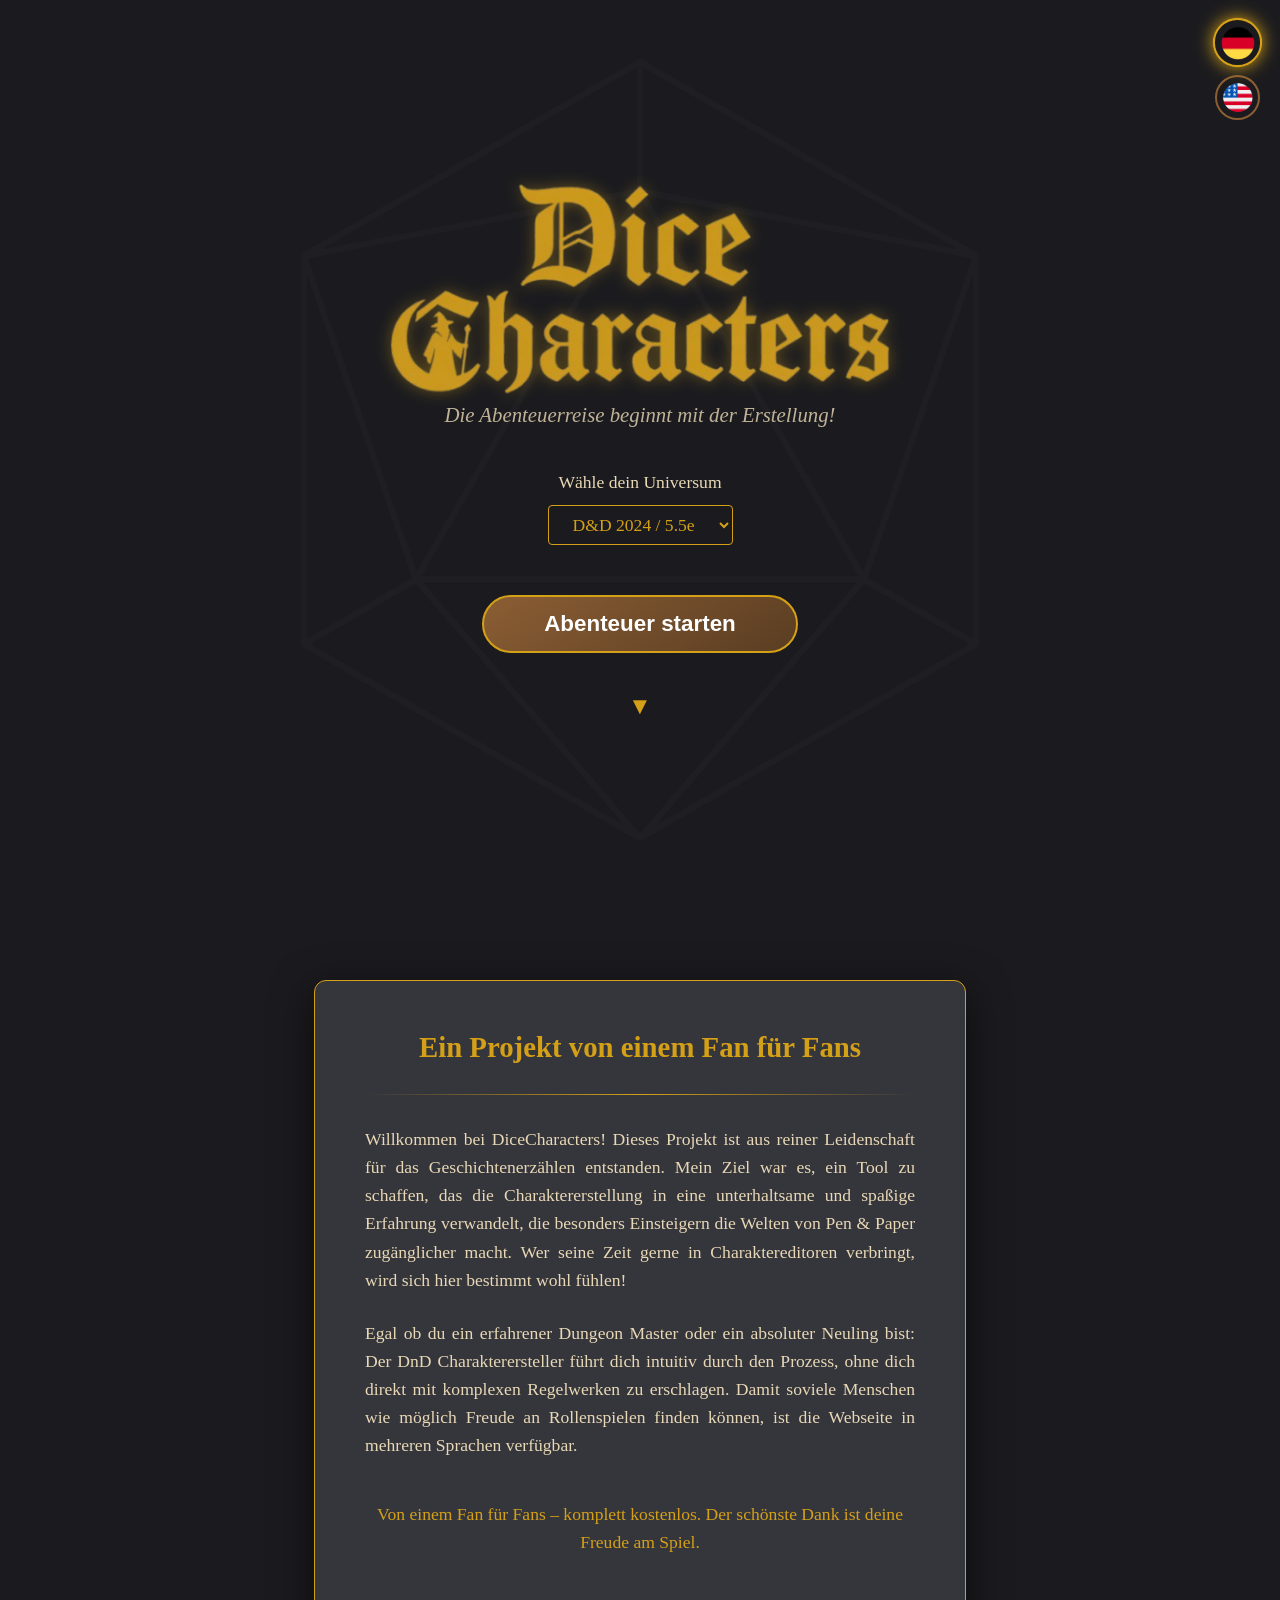
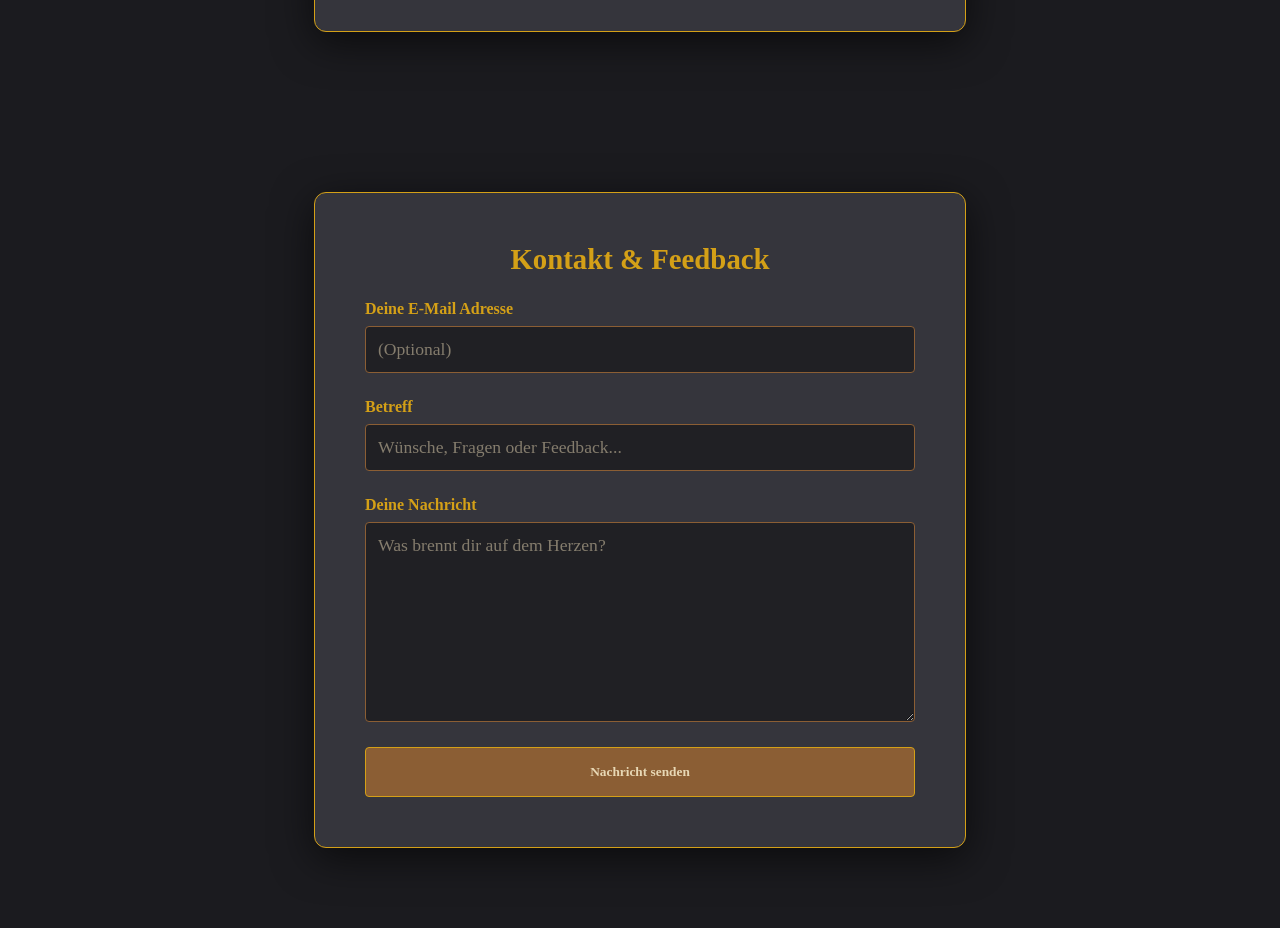
==== index.html @ 12846fd8 "Add files via upload" ====
<!DOCTYPE html>
<html lang="de">
<head>
    <meta charset="UTF-8">
    <meta name="viewport" content="width=device-width, initial-scale=1.0">
    <title id="pageTitle">DiceCharacters</title>
    <meta name="description" id="metaDesc" content="">
    <link rel="stylesheet" href="css/landing.css">

    <script defer data-domain="dicecharacters.com" src="https://plausible.io/js/script.js"></script>
</head>
<body>

    <div id="floatingLang">
        <button onclick="setLanguage('de')" id="langDe" title="Deutsch"><img src="images/germany.png" alt="DE"></button>
        <button onclick="setLanguage('en')" id="langEn" title="English"><img src="images/usa.png" alt="EN"></button>
    </div>

   <section class="hero">
       <div class="hero-content">
           <h1 class="hero-logo-container">
               <img src="images/dclogo_gold.png" alt="DiceCharacters" class="hero-logo">
           </h1>
           <p id="heroSubtitle" class="motto-text"></p>
            
            <div class="universe-group">
                <label for="universe" id="universeLabel"></label>
                <select id="universe" class="dropdown-fancy">
                    <option value="dnd2024" id="dndVersion"></option>
                </select>
            </div>
            
            <div class="cta-area">
                <button onclick="window.location.href='charaktererstellung.html'" class="btn-start" id="startAction"></button>
                <div class="scroll-indicator"><span>&#x25BC;</span></div>
            </div>
        </div>
    </section>

    <section class="info-section">
        <div class="info-card">
            <h2 id="aboutHeader"></h2>
            <div class="divider"></div>
            <p id="aboutText1"></p>
            <p id="aboutText2"></p>
            <p class="highlight-text" id="aboutFooter"></p>
        </div>
    </section>

    <section class="contact-section">
        <div class="contact-card">
            <h2 id="contactHeader"></h2>
        
            <div id="contactSuccessMessage" style="display: none; text-align: center; color: var(--gold); padding: 20px;">
                <p id="successText"></p>
            </div>

            <form id="contactForm" action="https://formspree.io/f/xreykybv" method="POST">
                <div class="input-group">
                    <label id="contactEmailLabel"></label>
                    <input type="email" name="email" id="emailInput">
                </div>

                <div class="input-group">
                    <label id="contactSubject"></label>
                    <input type="text" name="subject" id="subjectInput" required>
                </div>
            
                <div class="input-group">
                     <label id="contactMessage"></label>
                     <textarea name="message" id="messageInput" required></textarea>
                </div>
            
                <button type="submit" class="btn-send" id="contactSend"></button>
            </form>
        </div>
    </section>

    <script src="translations/translationsCore.js"></script>
    <script src="translations/translationsIndex.js"></script>
    <script>
    let currentLang = 'de';

    function setLanguage(lang) {
        currentLang = lang;
        const elements = translations[lang];
        
        // Titel und SEO
        document.title = elements.indexPageTitle;
        const meta = document.getElementById('metaDesc');
        if (meta) meta.content = elements.indexMetaDesc;

        // Auswahl für den Charakterersteller speichern
        localStorage.setItem("currentLanguage", lang);

        Object.keys(elements).forEach(key => {
            const el = document.getElementById(key);
            if (el) {
                if (el.tagName === "INPUT" || el.tagName === "TEXTAREA") {
                    // Automatischer Placeholder-Check
                    const placeholderKey = "contactPlaceholder" + key.replace("Input", "").replace("contact", "");
                    if (elements[placeholderKey]) el.placeholder = elements[placeholderKey];
                } else {
                    el.innerHTML = elements[key];
                }
            }
        });

	const emailField = document.getElementById('emailInput');
	if (emailField) emailField.placeholder = elements.optionalLabel || "Optional";

	document.getElementById('subjectInput').placeholder = elements.contactPlaceholderSubject;
	document.getElementById('messageInput').placeholder = elements.contactPlaceholderMessage;

	// Erfolgstext für später vorbereiten (wird angezeigt, wenn gesendet wurde)
	const successMsg = document.getElementById('successText');
	if (successMsg) successMsg.innerHTML = elements.contactSuccessNote || "";

        // Button-Highlighting
        document.getElementById('langDe').classList.toggle('active-lang', lang === 'de');
        document.getElementById('langEn').classList.toggle('active-lang', lang === 'en');
    }

    // BEIM LADEN: Erst schauen, ob schon was im Speicher ist, sonst 'de'
    document.addEventListener('DOMContentLoaded', () => {
        const savedLang = localStorage.getItem("currentLanguage") || 'de';
        setLanguage(savedLang);
    });


    // Den Formular-Versand abfangen (mit AJAX für Formspree)
    document.getElementById("contactForm").addEventListener("submit", function(ev) {
        ev.preventDefault(); // Verhindert das Neuladen der Seite
        
        const form = ev.target;
        const data = new FormData(form);
        const status = document.getElementById("contactSuccessMessage");
        const formElement = document.getElementById("contactForm");
        const submitBtn = document.getElementById("contactSend");

        // Sprache laden für Fehlermeldungen
        const lang = localStorage.getItem("currentLanguage") || 'de';
        const msg = translations[lang];

        // Button deaktivieren (Sperre gegen Mehrfachklicks)
        const originalBtnText = submitBtn.innerText;
        submitBtn.disabled = true;
        submitBtn.innerText = "..."; 

        fetch(form.action, {
            method: form.method,
            body: data,
            headers: {
                'Accept': 'application/json'
            }
        }).then(response => {
            if (response.ok) {
                // Erfolg: Formular weg, Nachricht da
                status.style.display = "block"; 
                formElement.style.display = "none";
                form.reset();
            } else {
                // Fehler von Formspree (z.B. falsche ID)
                alert(msg.contactErrorSending || "Error");
                submitBtn.disabled = false;
                submitBtn.innerText = originalBtnText;
            }
        }).catch(error => {
            // Netzwerkfehler (kein Internet etc.)
            alert(msg.contactErrorConnection || "Connection Error");
            submitBtn.disabled = false;
            submitBtn.innerText = originalBtnText;
        });
    });

    </script>
</body>
</html>
---- css/landing.css ----
/* landing.css */

:root {
    --bg-dark: #1b1b1f;
    --gold: #d4a017;
    --copper: #8b5e34;
    --text-light: #e8d8b5;
    --glass: rgba(58, 58, 65, 0.85);
}

body {
    background-color: var(--bg-dark);
    color: var(--text-light);
    font-family: 'Garamond', serif;
    margin: 0;
    scroll-behavior: smooth;
    overflow-x: hidden;
}

/* Floating Languages */
#floatingLang {
    position: fixed;
    top: 20px;
    right: 20px;
    display: flex;
    flex-direction: column;
    gap: 10px;
    z-index: 1000;
}
#floatingLang button {
    background: none;
    border: 2px solid var(--copper);
    border-radius: 50%;
    padding: 5px;
    cursor: pointer;
    transition: all 0.3s ease;
    width: 45px;
    height: 45px;
    display: flex;
    align-items: center;
    justify-content: center;
}
#floatingLang img { width: 30px; border-radius: 50%; }
.active-lang { border-color: var(--gold) !important; box-shadow: 0 0 15px var(--gold); transform: scale(1.1); }

/* Hero Section */
.hero {
    height: 100vh;
    display: flex;
    align-items: center;
    justify-content: center;
    text-align: center;
    position: relative;
    overflow: hidden;
}

/* --- DER D20 HINTERGRUND (EINGELOGGT) --- */
.hero::before {
    content: "";
    position: absolute;
    top: 50%;
    left: 50%;
    transform: translate(-50%, -50%);
    width: 92vmin; 
    height: 92vmin;
    
    /* Geometrie ist fix. 
       ÄNDERUNG 1: Deckkraft massiv gesenkt (von 0.04 auf 0.015)
       für maximale Verschmelzung mit dem Hintergrund.
    */
    background-image: url("data:image/svg+xml,%3Csvg xmlns='http://www.w3.org/2000/svg' viewBox='0 0 512 512'%3E%3Cpath fill='none' stroke='rgba(255, 255, 255, 0.015)' stroke-width='4' d='M256 16 L463.8 136 L463.8 376 L256 496 L48.2 376 L48.2 136 Z M256 96 L394.5 336 L117.5 336 Z M256 96 L256 16 M256 96 L463.8 136 M256 96 L48.2 136 M394.5 336 L463.8 136 M394.5 336 L463.8 376 M394.5 336 L256 496 M117.5 336 L256 496 M117.5 336 L48.2 376 M117.5 336 L48.2 136'/%3E%3C/svg%3E");
    background-repeat: no-repeat;
    background-position: center;
    z-index: 0;
    pointer-events: none;
    
    /* Weicher Übergang für den Hover-Effekt */
    transition: background-image 0.4s ease-in-out;
}

/* --- HOVER-INTERAKTION: DUNKLES, MATTES KUPFER --- */
.hero:has(.btn-start:hover)::before {
    /* Farbe: #5a3e2b (Rustikales Bronze-Kupfer)
       Dieses Kupfer ist dunkler und weniger gesättigt, was den "matten" Look erzeugt.
    */
    background-image: url("data:image/svg+xml,%3Csvg xmlns='http://www.w3.org/2000/svg' viewBox='0 0 512 512'%3E%3Cpath fill='none' stroke='%235a3e2b' stroke-width='4' d='M256 16 L463.8 136 L463.8 376 L256 496 L48.2 376 L48.2 136 Z M256 96 L394.5 336 L117.5 336 Z M256 96 L256 16 M256 96 L463.8 136 M256 96 L48.2 136 M394.5 336 L463.8 136 M394.5 336 L463.8 376 M394.5 336 L256 496 M117.5 336 L256 496 M117.5 336 L48.2 376 M117.5 336 L48.2 136'/%3E%3C/svg%3E");
    opacity: 0.6; /* Durch Senken der Opazität des gesamten Elements wirkt die Farbe noch dezenter */
}

.hero-content {
    position: relative;
    z-index: 1;
    display: flex;
    flex-direction: column;
    align-items: center;
}

.hero-content {
    position: relative;
    z-index: 1; /* Text liegt über dem Würfel */
    display: flex;
    flex-direction: column;
    align-items: center;
}

.hero-content h1 {
    font-size: clamp(2.5rem, 8vw, 4.5rem);
    line-height: 1;
    margin: 0;
    text-transform: none;
    letter-spacing: 2px;
    filter: drop-shadow(0 0 8px rgba(212, 160, 23, 0.4));
}
.gold-text { color: var(--gold); }
.motto-text {
    font-size: 1.3rem;
    font-style: italic;
    margin: 2px 0px 40px 0px;
    opacity: 0.8;
    text-align: center; /* Erzwungene Zentrierung */
    width: 100%;
}

/* Universe Selector */
.universe-group {
    display: flex;
    flex-direction: column;
    align-items: center;
    gap: 12px;
    margin-bottom: 50px;
}
#universeLabel {
    font-size: 1.1rem; /* Entspricht Standard-Textgröße */
    color: var(--text-light);
}
.dropdown-fancy {
    background: var(--bg-dark);
    color: var(--gold);
    border: 1px solid var(--gold);
    padding: 8px 20px;
    border-radius: 4px;
    font-family: inherit;
    font-size: 1.1rem;
}

/* CTA Area & Arrow */
.cta-area {
    display: flex;
    flex-direction: column;
    align-items: center;
    gap: 40px;
}
.btn-start {
    background: linear-gradient(145deg, var(--copper), #5a3d22);
    color: white;
    padding: 14px 60px;
    font-size: 1.4rem;
    font-weight: bold;
    border: 2px solid var(--gold);
    border-radius: 50px;
    cursor: pointer;
    transition: all 0.3s ease;
}
.btn-start:hover { transform: scale(1.05); box-shadow: 0 0 25px var(--gold); }

.scroll-indicator {
    font-size: 1.5rem;
    color: var(--gold);
    animation: bounce 2s infinite;
}
@keyframes bounce {
    0%, 20%, 50%, 80%, 100% {transform: translateY(0);}
    40% {transform: translateY(-10px);}
    60% {transform: translateY(-5px);}
}

/* Cards & Titles */
.info-section, .contact-section { padding: 80px 20px; display: flex; justify-content: center; }
.info-card, .contact-card {
    background: var(--glass);
    border: 1px solid var(--gold);
    border-radius: 12px;
    padding: 50px;
    max-width: 550px;
    width: 100%;
    box-shadow: 0 10px 40px rgba(0,0,0,0.6);
}

/* NEU: Titel zentriert */
h2 { 
    color: var(--gold); 
    margin-top: 0; 
    font-size: 1.8rem; 
    text-align: center; 
}

p { line-height: 1.6; font-size: 1.1rem; margin-bottom: 25px; text-align: justify; }

.divider {
    height: 1px;
    background: linear-gradient(to right, transparent, var(--gold), transparent);
    margin: 30px 0;
}

/* NEU: Fußzeile schlicht (nicht fett, nicht kursiv) */
.highlight-text {
    color: var(--gold);
    font-weight: normal;
    font-style: normal;
    text-align: center;
    margin-top: 40px;
}

/* Contact Form - Zusammengefasst für absolute Einheitlichkeit */
.input-group { margin-bottom: 25px; text-align: left; }
.input-group label { display: block; margin-bottom: 8px; color: var(--gold); font-weight: bold; }

/* Alle Eingabefelder (jetzt inklusive Email) */
input[type="text"], 
input[type="email"], 
textarea {
    width: 100%;
    background: rgba(0,0,0,0.4);
    border: 1px solid var(--copper);
    color: var(--text-light);
    padding: 12px;
    border-radius: 4px;
    font-family: inherit; /* Vererbt 'Garamond' vom body */
    font-size: 1.1rem;    /* Feste Größe für den Text */
    box-sizing: border-box;
    display: block;
}

/* Fokus-Effekt für alle Felder */
input[type="text"]:focus,
input[type="email"]:focus,
textarea:focus {
    border-color: var(--gold);
    outline: none;
    background: rgba(0,0,0,0.5);
}

/* PLATZHALTER STYLING - Hier wird die Schriftart & Größe erzwungen */
::placeholder {
    font-family: 'Garamond', serif !important;
    font-size: 1.1rem;
    opacity: 0.5;
    color: var(--text-light);
}

/* Für Safari/Chrome */
::-webkit-input-placeholder {
    font-family: 'Garamond', serif !important;
    font-size: 1.1rem;
    color: var(--text-light);
}

/* Speziell für das Email-Feld, falls es unter dem Label steht */
input[type="email"] {
    margin-bottom: 5px;
}

textarea { height: 200px; resize: vertical; }

.btn-send {
    width: 100%;
    background-color: var(--copper);
    color: var(--text-light);
    padding: 16px;
    border: 1px solid var(--gold);
    border-radius: 4px;
    font-weight: bold;
    font-family: inherit;
    cursor: pointer;
    transition: background 0.3s;
}
.btn-send:hover { background-color: var(--gold); color: black; }

/* Styling für die Erfolgsnachricht */
#contactSuccessMessage {
    background: rgba(212, 160, 23, 0.1);
    border: 1px solid var(--gold);
    border-radius: 8px;
    margin-bottom: 20px;
}

#successText {
    color: var(--gold);
    font-weight: bold;
    text-align: center;
    margin: 0;
    padding: 15px;
}

/* Responsive */
@media (max-width: 768px) {
    #floatingLang { top: auto; bottom: 20px; flex-direction: row; right: auto; left: 50%; transform: translateX(-50%); }
    .hero-content h1 { font-size: 2.8rem; }
}

/* =======================================================================
   MOBILE ANPASSUNGEN (index.html)
   ======================================================================= */

@media (max-width: 768px) {
    /* 1. Zweites Info-Textfeld ausblenden (für besseren Lesefluss) */
    #aboutText2 {
        display: none !important;
    }

    /* 2. Platzhalter-Styling für Kontaktformular (Betreff & Nachricht) */
    /* Verhindert zu große/kleine Schrift im Vergleich zum Tipp-Text */
    
    #subjectInput::placeholder, 
    #messageInput::placeholder {
        font-size: 1.1rem !important;
        opacity: 0.5 !important;
        line-height: normal !important;
        font-family: 'Garamond', serif !important;
    }

    /* Vendor-Prefixes für mobile Safari & Chrome (iOS/Android) */
    #subjectInput::-webkit-input-placeholder,
    #messageInput::-webkit-input-placeholder {
        font-size: 1.1rem !important;
        opacity: 0.5 !important;
    }

    #subjectInput::-moz-placeholder,
    #messageInput::-moz-placeholder {
        font-size: 1.1rem !important;
        opacity: 0.5 !important;
    }

    /* 3. Padding der Cards auf Mobile etwas reduzieren */
    .info-card, .contact-card {
        padding: 30px 20px !important;
    }

    /* 4. Hero Subtitle Abstände optimieren */
    .motto-text {
        font-size: 1.1rem;
        margin-bottom: 25px;
    }
}


/* Logo Container Styling */
.hero-logo-container {
    margin: 0;
    padding: 0;
    filter: drop-shadow(0 0 15px rgba(212, 160, 23, 0.3)); /* Sanfter Gold-Glow um das Logo */
}

/* Das Logo selbst */
.hero-logo {
    width: 500px;         /* Standardbreite am PC */
    max-width: 80vw;      /* Verhindert Überlaufen am Rand */
    height: auto;         /* Proportionalität behalten */
    display: block;
    transition: transform 0.3s ease;
}

/* Kleiner Effekt: Logo hebt sich beim Hover des Start-Buttons leicht ab */
.hero:has(.btn-start:hover) .hero-logo {
    transform: scale(1.02);
    filter: drop-shadow(0 0 20px rgba(212, 160, 23, 0.5));
}

/* MOBILE ANPASSUNG */
@media (max-width: 768px) {
    .hero-logo {
        width: 280px;     /* Schmaler auf dem Handy */
    }
}
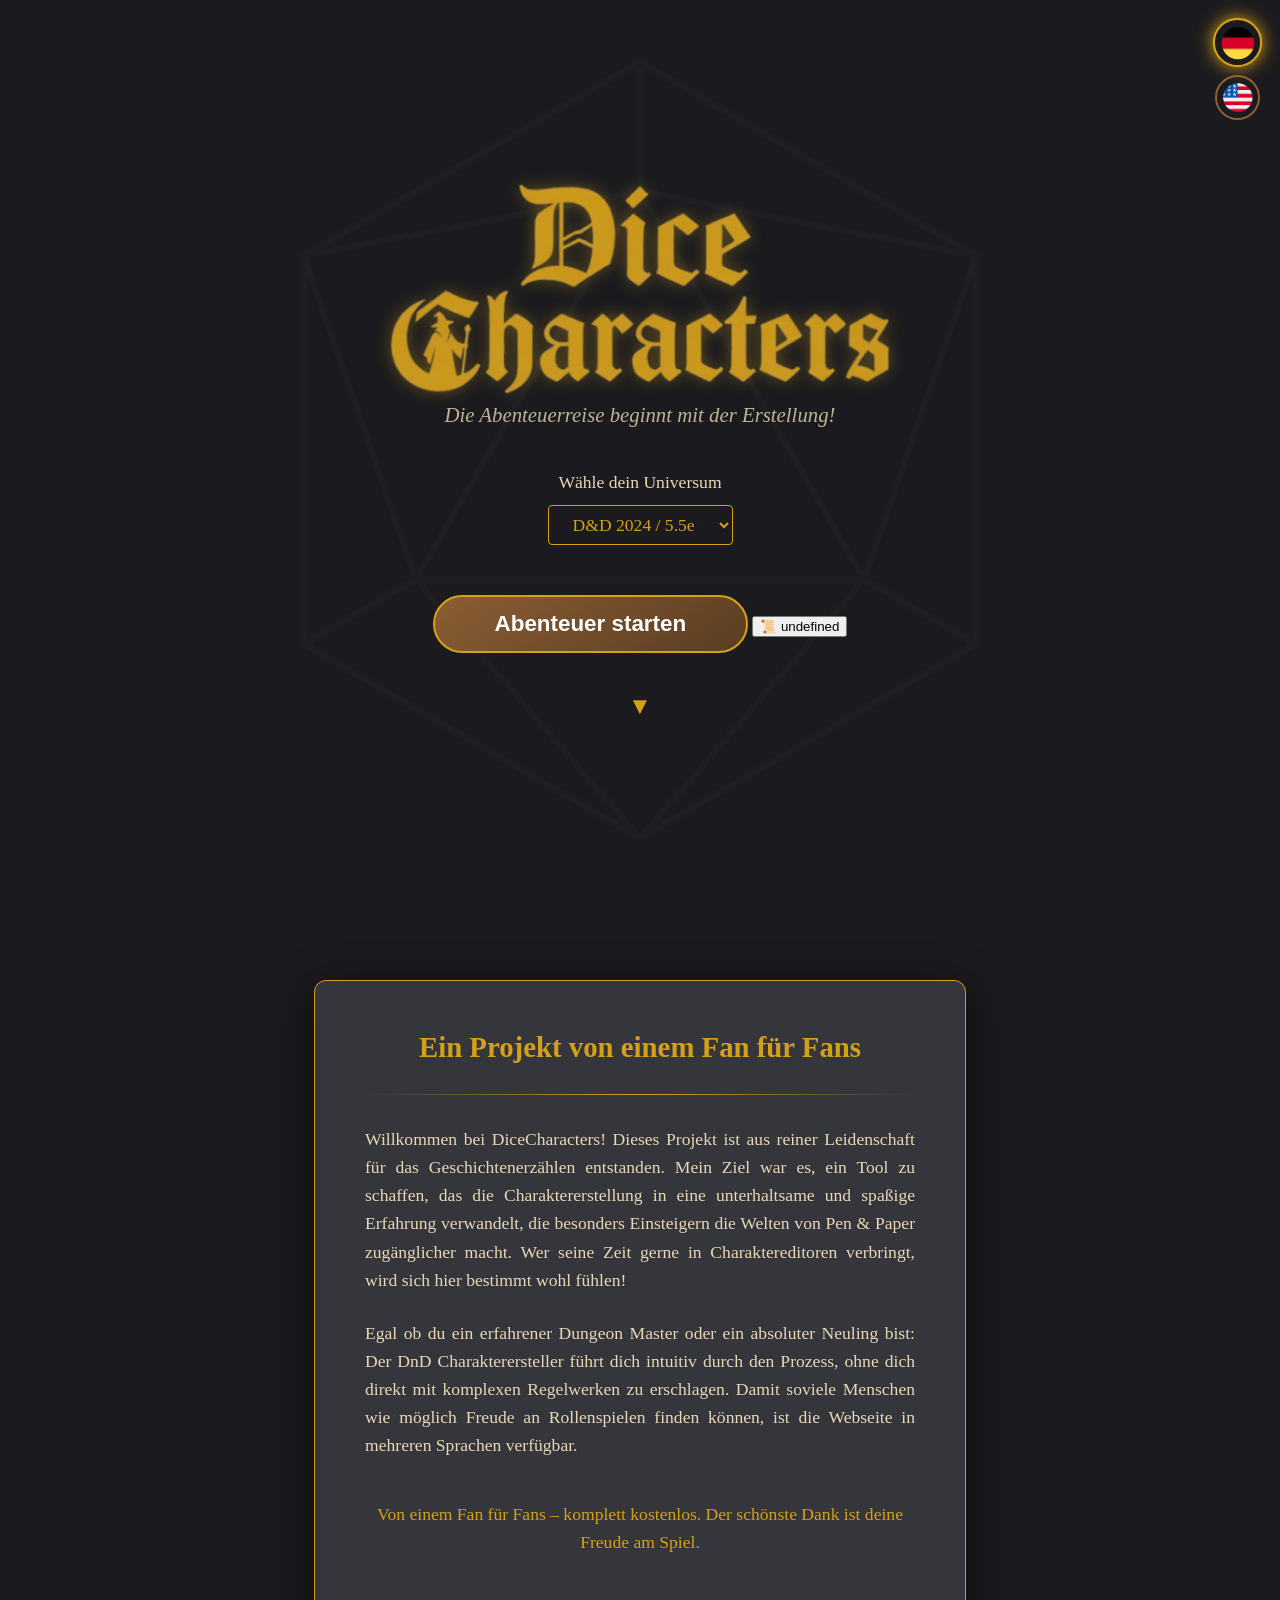
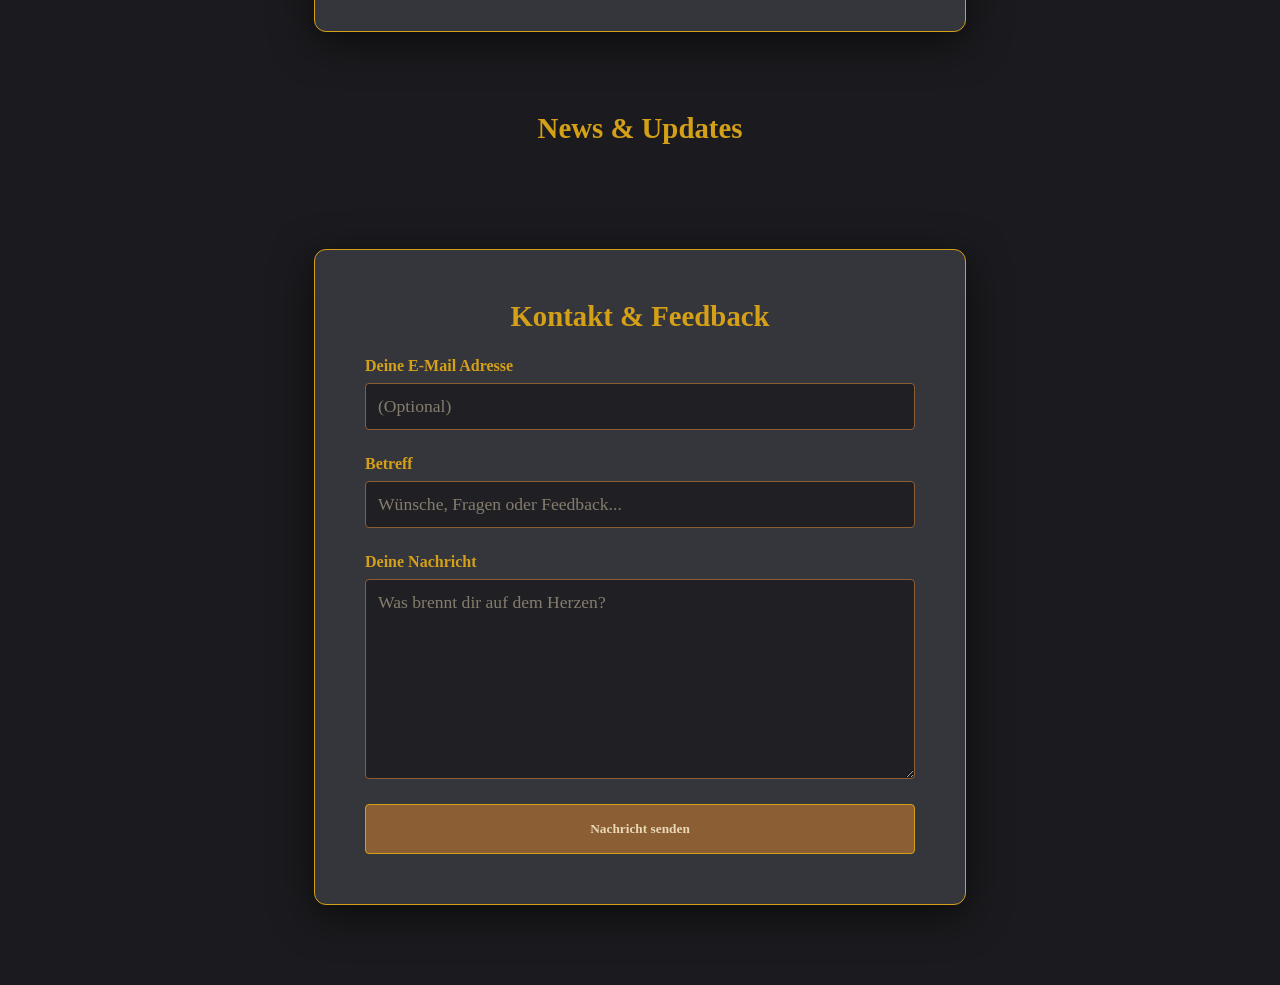
==== commit 5cc87fbd: "Add files via upload" ====
--- a/index.html
+++ b/index.html
@@ -7,21 +7,26 @@
     <meta name="description" id="metaDesc" content="">
     <link rel="stylesheet" href="css/landing.css">
 
-    <script defer data-domain="dicecharacters.com" src="https://plausible.io/js/script.js"></script>
+    <script defer src="https://cloud.umami.is/script.js" data-website-id="69f61406-c360-48a7-9559-13da14ddd7cb"></script>
+
 </head>
 <body>
 
     <div id="floatingLang">
-        <button onclick="setLanguage('de')" id="langDe" title="Deutsch"><img src="images/germany.png" alt="DE"></button>
-        <button onclick="setLanguage('en')" id="langEn" title="English"><img src="images/usa.png" alt="EN"></button>
+        <button onclick="setLanguage('de')" id="langDe" title="Deutsch">
+            <img src="images/germany.png" alt="DE">
+        </button>
+        <button onclick="setLanguage('en')" id="langEn" title="English">
+            <img src="images/usa.png" alt="EN">
+        </button>
     </div>
 
-   <section class="hero">
-       <div class="hero-content">
-           <h1 class="hero-logo-container">
-               <img src="images/dclogo_gold.png" alt="DiceCharacters" class="hero-logo">
-           </h1>
-           <p id="heroSubtitle" class="motto-text"></p>
+    <section class="hero">
+        <div class="hero-content">
+            <h1 class="hero-logo-container">
+                <img src="images/dclogo_gold.png" alt="DiceCharacters" class="hero-logo">
+            </h1>
+            <p id="heroSubtitle" class="motto-text"></p>
             
             <div class="universe-group">
                 <label for="universe" id="universeLabel"></label>
@@ -31,7 +36,14 @@
             </div>
             
             <div class="cta-area">
-                <button onclick="window.location.href='charaktererstellung.html'" class="btn-start" id="startAction"></button>
+                <div class="cta-buttons">
+                    <button onclick="window.location.href='charaktererstellung.html'" class="btn-start" id="startAction"></button>
+                    
+                    <button onclick="clearAndGoToSheet()" class="btn-direct-sheet" id="directToSheetBtn">
+                        <span class="direct-icon-symbol">📜</span>
+                        <span class="tooltip-text" id="directToSheetTextLabel"></span>
+                    </button>
+                </div>
                 <div class="scroll-indicator"><span>&#x25BC;</span></div>
             </div>
         </div>
@@ -47,6 +59,13 @@
         </div>
     </section>
 
+    <section class="news-section">
+        <div class="news-card">
+            <h2 id="newsTitle">News & Updates</h2>
+            <div id="newsContainer" class="news-container"></div>
+        </div>
+    </section>
+
     <section class="contact-section">
         <div class="contact-card">
             <h2 id="contactHeader"></h2>
@@ -76,9 +95,11 @@
         </div>
     </section>
 
+    <script src="data/newsData.js"></script>
     <script src="translations/translationsCore.js"></script>
     <script src="translations/translationsIndex.js"></script>
     <script>
+
     let currentLang = 'de';
 
     function setLanguage(lang) {
@@ -119,6 +140,12 @@
         // Button-Highlighting
         document.getElementById('langDe').classList.toggle('active-lang', lang === 'de');
         document.getElementById('langEn').classList.toggle('active-lang', lang === 'en');
+
+        // Übersetzung Hover-Schrift (Direkt zum Bogen - Button)
+	const directLabel = document.getElementById('directToSheetTextLabel');
+	if (directLabel) directLabel.innerText = elements.directToSheetText;
+
+        renderNews();
     }
 
     // BEIM LADEN: Erst schauen, ob schon was im Speicher ist, sonst 'de'
@@ -173,6 +200,43 @@
         });
     });
 
+    function renderNews() {
+        const container = document.getElementById('newsContainer');
+        if (!container) return;
+
+        container.innerHTML = ""; // Container leeren
+
+        newsUpdates.forEach(update => {
+            const entry = document.createElement('div');
+            entry.className = 'news-entry';
+        
+            entry.innerHTML = `
+                <div class="news-header">
+                    <span class="news-date">${update.date}</span>
+                    <span class="news-version">${update.version}</span>
+                </div>
+                <div class="news-content">
+                    <p>${update.content}</p>
+                </div>
+            `;
+            container.appendChild(entry);
+        });
+    }
+
+    function clearAndGoToSheet() {
+    // Sprache merken
+    const lang = localStorage.getItem("currentLanguage") || 'de';
+    
+    // Alles löschen
+    localStorage.clear();
+    
+    // Sprache wiederherstellen
+    localStorage.setItem("currentLanguage", lang);
+    
+    // Weiterleitung zum Bogen (Dateiname anpassen, falls deiner anders heißt)
+    window.location.href = 'charakterbogen.html';
+    }
+
     </script>
 </body>
 </html>
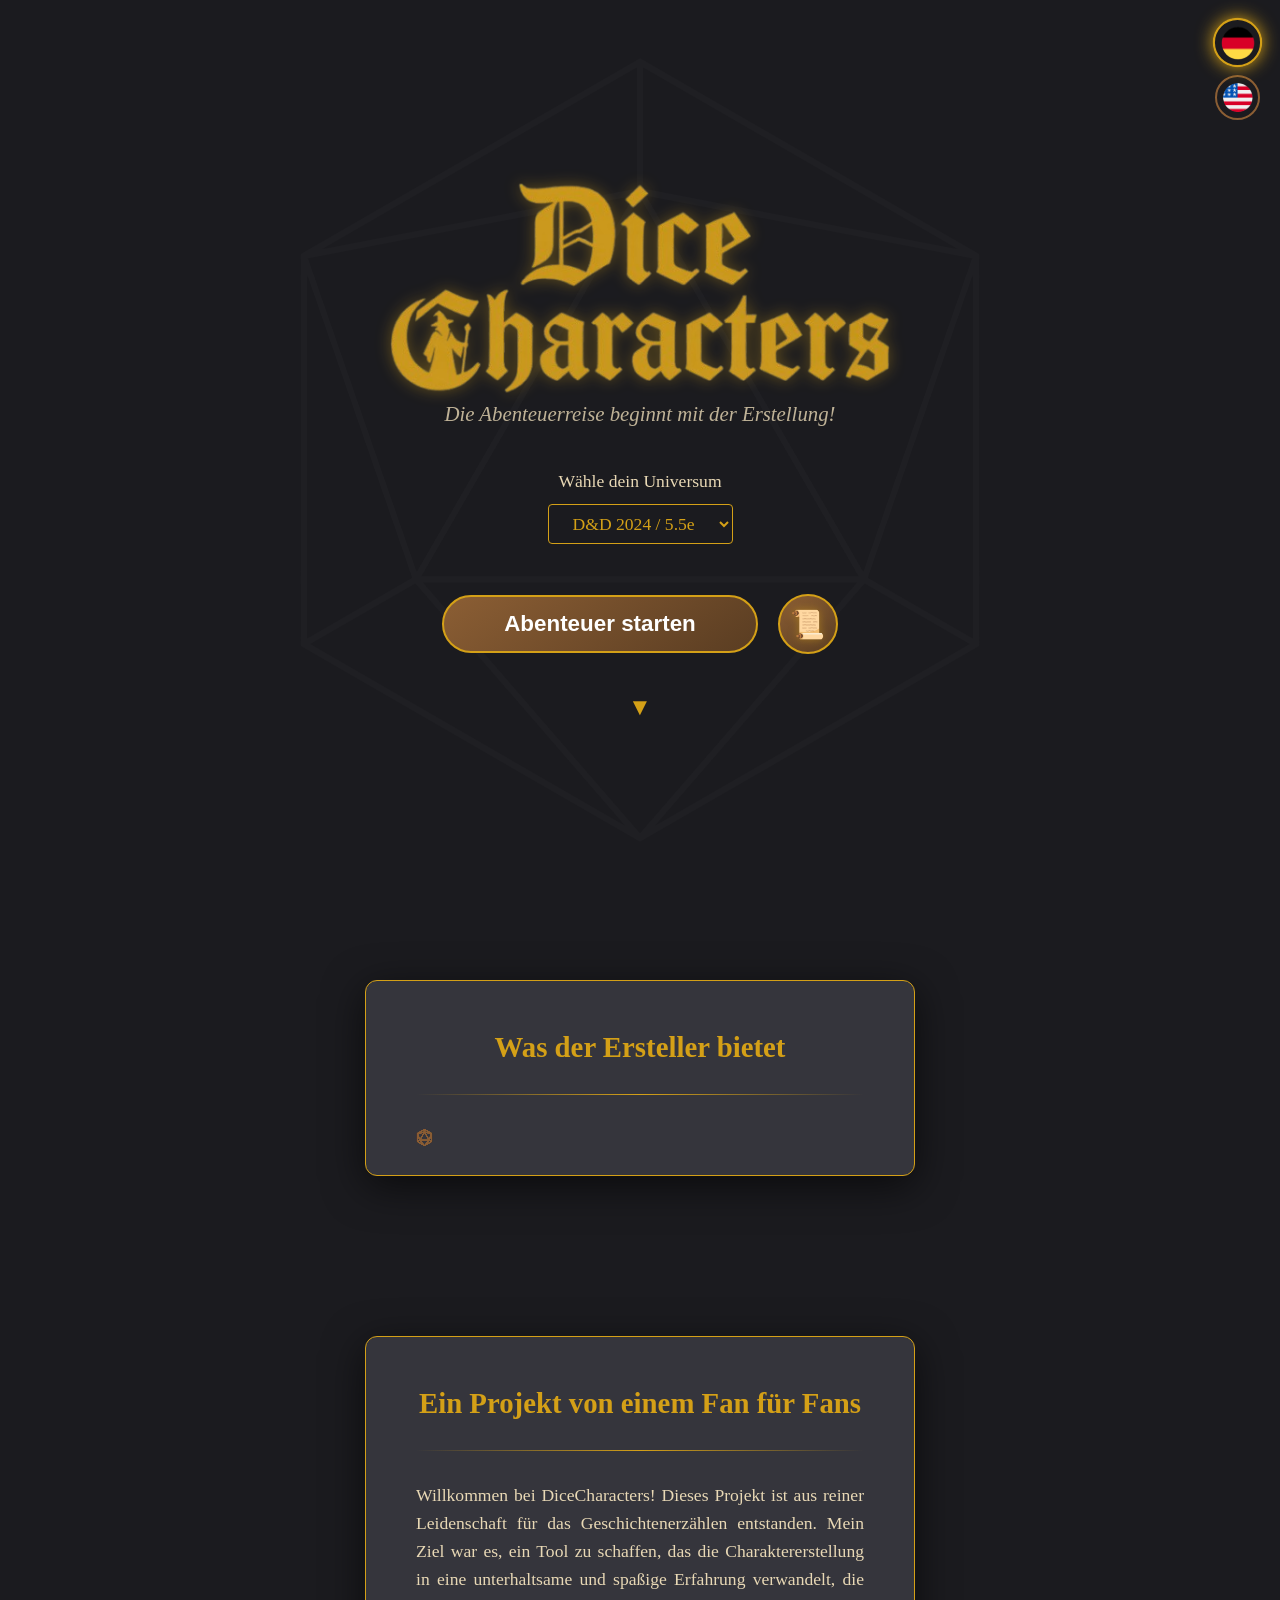
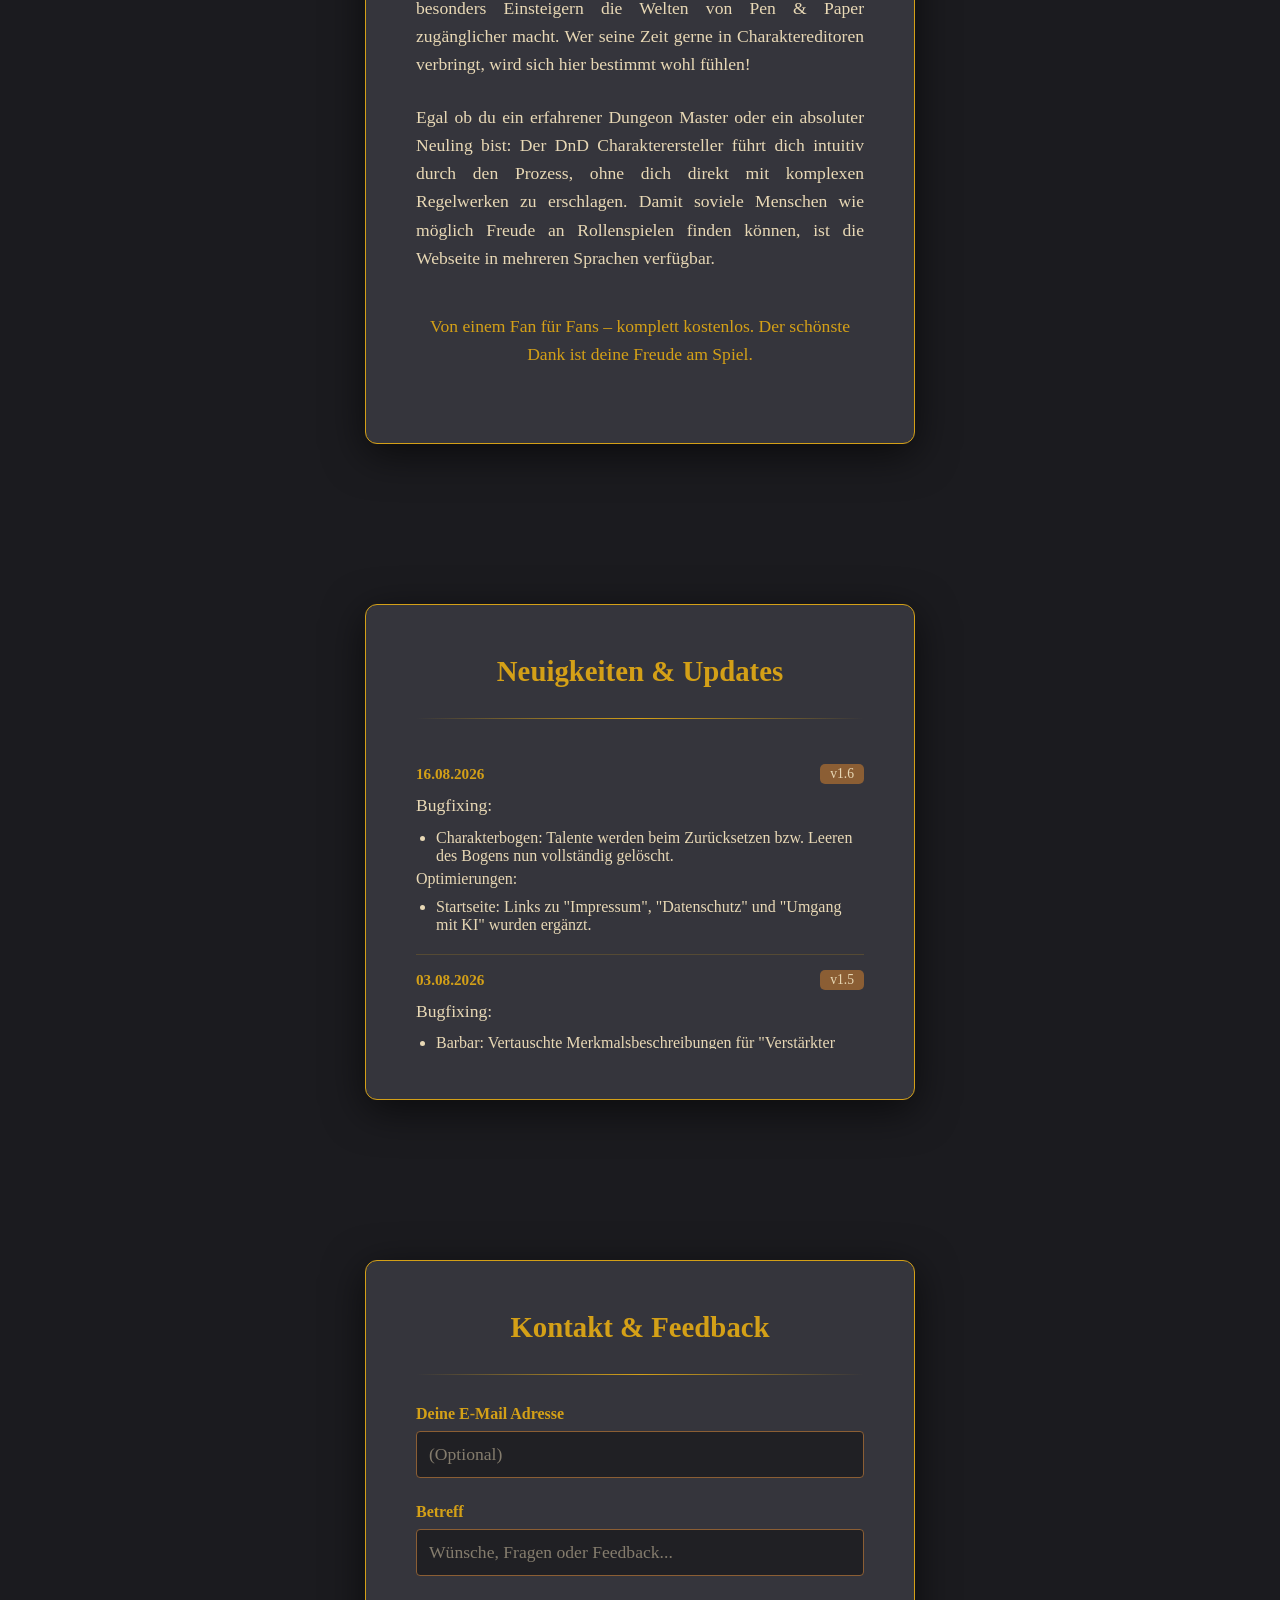
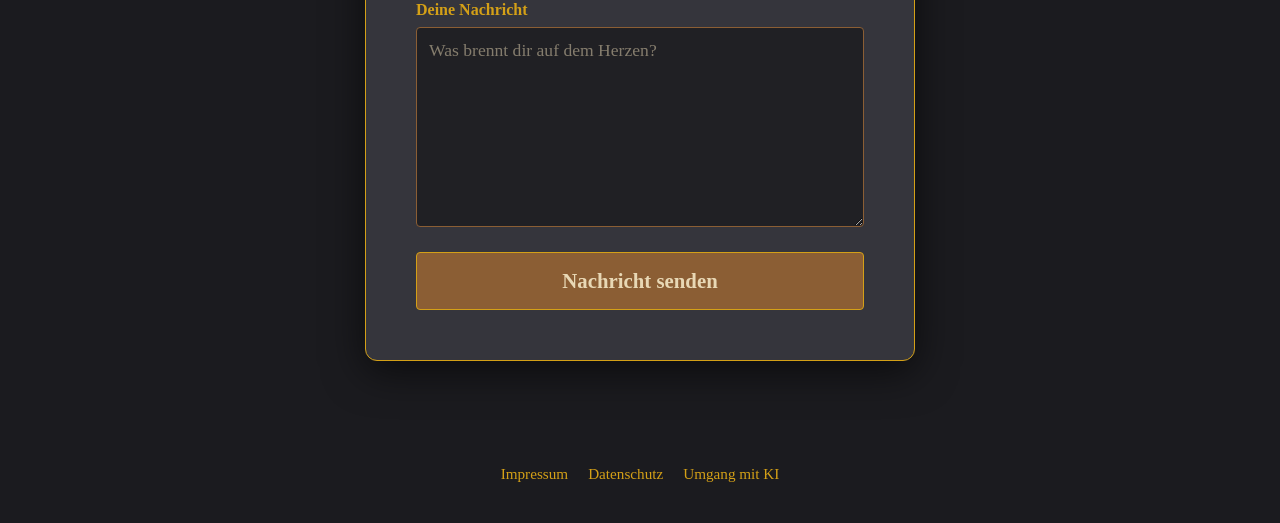
==== commit 8da723e8: "Add files via upload" ====
--- a/index.html
+++ b/index.html
@@ -3,9 +3,35 @@
 <head>
     <meta charset="UTF-8">
     <meta name="viewport" content="width=device-width, initial-scale=1.0">
-    <title id="pageTitle">DiceCharacters</title>
-    <meta name="description" id="metaDesc" content="">
+    <title id="pageTitle">DiceCharacters | Dein Charakterersteller</title>
+    <meta name="description" id="metaDesc" content="Erstelle deinen DnD 5.5e Charakter einfach, kostenlos und auf Deutsch. Der einsteigerfreundliche Generator für deine Abenteuerreise.">
+    <link rel="canonical" href="https://www.dicecharacters.com/">
+    <meta property="og:type" content="website">
+    <meta property="og:locale" content="de_CH">
+    <meta property="og:url" content="https://www.dicecharacters.com/">
+    <meta property="og:title" id="ogTitle" content="DiceCharacters | Dein Charakterersteller">
+    <meta property="og:description" id="ogDesc" content="Erstelle deinen DnD 5.5e Charakter einfach, kostenlos und auf Deutsch. Der einsteigerfreundliche Generator für deine Abenteuerreise.">
+    <meta property="og:image" content="https://www.dicecharacters.com/images/dclogo_gold.png">
+    <meta name="twitter:card" content="summary">
+    <meta name="twitter:title" id="twitterTitle" content="DiceCharacters | Dein Charakterersteller">
+    <meta name="twitter:description" id="twitterDesc" content="Erstelle deinen DnD 5.5e Charakter einfach, kostenlos und auf Deutsch. Der einsteigerfreundliche Generator für deine Abenteuerreise.">
+    <link rel="icon" type="image/webp" href="images/dcLogo_C.webp">
     <link rel="stylesheet" href="css/landing.css">
+
+    <script type="application/ld+json" id="structuredData">
+    {
+        "@context": "https://schema.org",
+        "@type": "WebApplication",
+        "name": "DiceCharacters",
+        "url": "https://www.dicecharacters.com/",
+        "applicationCategory": "GameApplication",
+        "operatingSystem": "Web",
+        "inLanguage": ["de", "en"],
+        "isAccessibleForFree": true,
+        "offers": { "@type": "Offer", "price": "0", "priceCurrency": "CHF" },
+        "description": "Erstelle deinen DnD 5.5e Charakter einfach, kostenlos und auf Deutsch. Der einsteigerfreundliche Generator für deine Abenteuerreise."
+    }
+    </script>
 
     <script defer src="https://cloud.umami.is/script.js" data-website-id="69f61406-c360-48a7-9559-13da14ddd7cb"></script>
 
@@ -25,19 +51,20 @@
         <div class="hero-content">
             <h1 class="hero-logo-container">
                 <img src="images/dclogo_gold.png" alt="DiceCharacters" class="hero-logo">
+                <span id="indexH1" class="visually-hidden">D&amp;D 2024 Charakter erstellen – kostenlos auf Deutsch</span>
             </h1>
-            <p id="heroSubtitle" class="motto-text"></p>
+            <p id="heroSubtitle" class="motto-text">Die Abenteuerreise beginnt mit der Erstellung!</p>
             
             <div class="universe-group">
-                <label for="universe" id="universeLabel"></label>
+                <label for="universe" id="universeLabel">Wähle dein Universum</label>
                 <select id="universe" class="dropdown-fancy">
-                    <option value="dnd2024" id="dndVersion"></option>
+                    <option value="dnd2024" id="dndVersion">D&amp;D 2024 / 5.5e</option>
                 </select>
             </div>
             
             <div class="cta-area">
                 <div class="cta-buttons">
-                    <button onclick="window.location.href='charaktererstellung.html'" class="btn-start" id="startAction"></button>
+                    <button onclick="window.location.href='charaktererstellung.html'" class="btn-start" id="startAction">Abenteuer starten</button>
                     
                     <button onclick="clearAndGoToSheet()" class="btn-direct-sheet" id="directToSheetBtn">
                         <span class="direct-icon-symbol">📜</span>
@@ -49,26 +76,45 @@
         </div>
     </section>
 
+    <section class="info-section" id="universeCardSection">
+        <div class="info-card">
+            <h2 id="universeCardHeading">Was der Ersteller bietet</h2>
+            <div class="divider"></div>
+            <ul id="universeCardList" class="universe-card-list">
+                <li id="universeCardDnd1">D&amp;D-Charakterersteller vollständig auf Deutsch</li>
+                <li id="universeCardDnd2">Kostenloses Fan-Projekt, ohne Werbung und ohne kommerziellen Nutzen</li>
+                <li id="universeCardDnd3">Keine Anmeldung erforderlich</li>
+                <li id="universeCardDnd4">Alle Klassen, Hintergründe und Völker bis Stufe 20 (D&amp;D 2024)</li>
+                <li id="universeCardDnd5">Führt Einsteiger Schritt für Schritt und intuitiv durch die Erstellung</li>
+                <li id="universeCardDnd6">Charakterbogen im DIN-A4-Format, speicherbar, mit PDF-Export</li>
+                <li id="universeCardDnd7">Bearbeitbarer Bogen: Merkmale und Talente rechnen Spielwerte automatisch mit</li>
+                <li id="universeCardDnd8">Läuft am zuverlässigsten in Google Chrome</li>
+            </ul>
+        </div>
+    </section>
+
     <section class="info-section">
         <div class="info-card">
-            <h2 id="aboutHeader"></h2>
+            <h2 id="aboutHeader">Ein Projekt von einem Fan für Fans</h2>
             <div class="divider"></div>
-            <p id="aboutText1"></p>
-            <p id="aboutText2"></p>
-            <p class="highlight-text" id="aboutFooter"></p>
+            <p id="aboutText1">Willkommen bei DiceCharacters! Dieses Projekt ist aus reiner Leidenschaft für das Geschichtenerzählen entstanden. Mein Ziel war es, ein Tool zu schaffen, das die Charaktererstellung in eine unterhaltsame und spaßige Erfahrung verwandelt, die besonders Einsteigern die Welten von Pen &amp; Paper zugänglicher macht. Wer seine Zeit gerne in Charaktereditoren verbringt, wird sich hier bestimmt wohl fühlen!</p>
+            <p id="aboutText2">Egal ob du ein erfahrener Dungeon Master oder ein absoluter Neuling bist: Der DnD Charakterersteller führt dich intuitiv durch den Prozess, ohne dich direkt mit komplexen Regelwerken zu erschlagen. Damit soviele Menschen wie möglich Freude an Rollenspielen finden können, ist die Webseite in mehreren Sprachen verfügbar.</p>
+            <p class="highlight-text" id="aboutFooter">Von einem Fan für Fans – komplett kostenlos. Der schönste Dank ist deine Freude am Spiel.</p>
         </div>
     </section>
 
     <section class="news-section">
         <div class="news-card">
-            <h2 id="newsTitle">News & Updates</h2>
+            <h2 id="newsTitle">Neuigkeiten &amp; Updates</h2>
+            <div class="divider"></div>
             <div id="newsContainer" class="news-container"></div>
         </div>
     </section>
 
     <section class="contact-section">
         <div class="contact-card">
-            <h2 id="contactHeader"></h2>
+            <h2 id="contactHeader">Kontakt &amp; Feedback</h2>
+            <div class="divider"></div>
         
             <div id="contactSuccessMessage" style="display: none; text-align: center; color: var(--gold); padding: 20px;">
                 <p id="successText"></p>
@@ -76,24 +122,32 @@
 
             <form id="contactForm" action="https://formspree.io/f/xreykybv" method="POST">
                 <div class="input-group">
-                    <label id="contactEmailLabel"></label>
+                    <label id="contactEmailLabel">Deine E-Mail Adresse</label>
                     <input type="email" name="email" id="emailInput">
                 </div>
 
                 <div class="input-group">
-                    <label id="contactSubject"></label>
+                    <label id="contactSubject">Betreff</label>
                     <input type="text" name="subject" id="subjectInput" required>
                 </div>
             
                 <div class="input-group">
-                     <label id="contactMessage"></label>
+                     <label id="contactMessage">Deine Nachricht</label>
                      <textarea name="message" id="messageInput" required></textarea>
                 </div>
             
-                <button type="submit" class="btn-send" id="contactSend"></button>
+                <button type="submit" class="btn-send" id="contactSend">Nachricht senden</button>
             </form>
         </div>
     </section>
+
+    <footer class="site-footer">
+        <nav>
+            <a href="impressum.html" id="footerImpressum">Impressum</a>
+            <a href="datenschutz.html" id="footerPrivacy">Datenschutz</a>
+            <a href="umgang-ki.html" id="footerAi">Umgang mit KI</a>
+        </nav>
+    </footer>
 
     <script src="data/newsData.js"></script>
     <script src="translations/translationsCore.js"></script>
@@ -106,10 +160,30 @@
         currentLang = lang;
         const elements = translations[lang];
         
-        // Titel und SEO
+        // Titel, Sprache und SEO (auch ohne JavaScript steht Deutsch schon im HTML)
+        document.documentElement.lang = lang === 'en' ? 'en' : 'de';
         document.title = elements.indexPageTitle;
         const meta = document.getElementById('metaDesc');
         if (meta) meta.content = elements.indexMetaDesc;
+        const ogTitle = document.getElementById('ogTitle');
+        const ogDesc = document.getElementById('ogDesc');
+        const twitterTitle = document.getElementById('twitterTitle');
+        const twitterDesc = document.getElementById('twitterDesc');
+        if (ogTitle) ogTitle.setAttribute('content', elements.indexPageTitle);
+        if (ogDesc) ogDesc.setAttribute('content', elements.indexMetaDesc);
+        if (twitterTitle) twitterTitle.setAttribute('content', elements.indexPageTitle);
+        if (twitterDesc) twitterDesc.setAttribute('content', elements.indexMetaDesc);
+        const structured = document.getElementById('structuredData');
+        if (structured) {
+            try {
+                const data = JSON.parse(structured.textContent);
+                data.description = elements.indexMetaDesc;
+                data.inLanguage = lang === 'en' ? ['en', 'de'] : ['de', 'en'];
+                structured.textContent = JSON.stringify(data);
+            } catch (err) {
+                // Strukturierte Daten bleiben beim HTML-Default
+            }
+        }
 
         // Auswahl für den Charakterersteller speichern
         localStorage.setItem("currentLanguage", lang);
@@ -117,6 +191,8 @@
         Object.keys(elements).forEach(key => {
             const el = document.getElementById(key);
             if (el) {
+                // Title/Meta nicht per innerHTML überschreiben (kollidiert mit translationsCore.pageTitle)
+                if (el.tagName === "TITLE" || el.tagName === "META" || el.tagName === "SCRIPT") return;
                 if (el.tagName === "INPUT" || el.tagName === "TEXTAREA") {
                     // Automatischer Placeholder-Check
                     const placeholderKey = "contactPlaceholder" + key.replace("Input", "").replace("contact", "");
@@ -146,12 +222,44 @@
 	if (directLabel) directLabel.innerText = elements.directToSheetText;
 
         renderNews();
+        renderUniverseCard();
+    }
+
+    // Punkte der Universum-Karte: Keys pro Universum, Text aus der aktuellen Sprache
+    const universeCardItems = {
+        dnd2024: [
+            "universeCardDnd1",
+            "universeCardDnd2",
+            "universeCardDnd3",
+            "universeCardDnd4",
+            "universeCardDnd5",
+            "universeCardDnd6",
+            "universeCardDnd7",
+            "universeCardDnd8"
+        ]
+    };
+
+    function renderUniverseCard() {
+        const list = document.getElementById("universeCardList");
+        const select = document.getElementById("universe");
+        if (!list || !select) return;
+
+        const universe = select.value || "dnd2024";
+        const keys = universeCardItems[universe] || universeCardItems.dnd2024;
+        const elements = translations[currentLang] || translations.de;
+
+        list.innerHTML = keys.map((key) => {
+            const text = elements[key] || "";
+            return `<li id="${key}">${text}</li>`;
+        }).join("");
     }
 
     // BEIM LADEN: Erst schauen, ob schon was im Speicher ist, sonst 'de'
     document.addEventListener('DOMContentLoaded', () => {
         const savedLang = localStorage.getItem("currentLanguage") || 'de';
         setLanguage(savedLang);
+        const universeSelect = document.getElementById("universe");
+        if (universeSelect) universeSelect.addEventListener("change", renderUniverseCard);
     });
 
 
--- a/css/landing.css
+++ b/css/landing.css
@@ -161,7 +161,90 @@
     cursor: pointer;
     transition: all 0.3s ease;
 }
+
 .btn-start:hover { transform: scale(1.05); box-shadow: 0 0 25px var(--gold); }
+
+/* Container für die Buttons */
+.cta-buttons {
+    display: flex;
+    align-items: center;
+    gap: 20px;
+}
+
+/* Der kreisrunde Button */
+.btn-direct-sheet {
+    position: relative; /* Für Tooltip */
+    background: linear-gradient(145deg, var(--copper), #5a3d22);
+    border: 2px solid var(--gold);
+    border-radius: 50%;
+    width: 60px;
+    height: 60px;
+    cursor: pointer;
+    display: flex;
+    align-items: center;
+    justify-content: center;
+    transition: all 0.3s ease;
+}
+
+.btn-direct-sheet:hover {
+    transform: scale(1.1);
+    box-shadow: 0 0 25px var(--gold);
+}
+
+.direct-icon-symbol {
+    font-size: 28px; /* Größe des Symbols */
+    line-height: 1;
+    display: block;
+    transform: translate(0px, 1px);
+    /* Optional: Ein leichter Schatten macht es plastischer */
+    filter: drop-shadow(0 0 5px rgba(212, 160, 23, 0.5));
+}
+
+/* Tooltip (Hover-Text) */
+.tooltip-text {
+    visibility: hidden;
+    width: 220px;
+    background-color: var(--glass);
+    color: var(--gold);
+    text-align: center;
+    border: 1px solid var(--gold);
+    border-radius: 6px;
+    padding: 10px;
+    position: absolute;
+    z-index: 10;
+    bottom: 125%; /* Über dem Button */
+    left: 50%;
+    transform: translateX(-50%);
+    opacity: 0;
+    transition: opacity 0.3s;
+    font-family: 'Garamond', serif;
+    font-size: 0.9rem;
+    pointer-events: none;
+}
+
+.btn-direct-sheet:hover .tooltip-text {
+    visibility: visible;
+    opacity: 1;
+}
+
+/* Versteckt den Direkt-Button auf mobilen Geräten */
+@media (max-width: 767px) {
+    #directToSheetBtn {
+        display: none !important;
+    }
+    
+    /* Zentriert den verbleibenden Start-Button auf Mobile */
+    .cta-buttons {
+        justify-content: center;
+    }
+}
+
+/* Styling für das 📜 Symbol */
+.direct-icon-symbol {
+    font-size: 28px;
+    display: block;
+    line-height: 1;
+}
 
 .scroll-indicator {
     font-size: 1.5rem;
@@ -174,9 +257,20 @@
     60% {transform: translateY(-5px);}
 }
 
-/* Cards & Titles */
-.info-section, .contact-section { padding: 80px 20px; display: flex; justify-content: center; }
-.info-card, .contact-card {
+/* Cards & Titles — alle drei Blöcke teilen dieselben Maße */
+.info-section,
+.news-section,
+.contact-section {
+    padding: 80px 20px;
+    display: flex;
+    justify-content: center;
+}
+
+.info-card,
+.news-card,
+.contact-card {
+    box-sizing: border-box;
+    min-width: 0; /* Flex-Kinder dürfen nicht durch Inhalt breiter werden als max-width */
     background: var(--glass);
     border: 1px solid var(--gold);
     border-radius: 12px;
@@ -186,7 +280,7 @@
     box-shadow: 0 10px 40px rgba(0,0,0,0.6);
 }
 
-/* NEU: Titel zentriert */
+/* Titel zentriert */
 h2 { 
     color: var(--gold); 
     margin-top: 0; 
@@ -196,13 +290,47 @@
 
 p { line-height: 1.6; font-size: 1.1rem; margin-bottom: 25px; text-align: justify; }
 
+/* Aufzählung in der Universum-Karte — kupferfarbene D20-Icons */
+.universe-card-list {
+    margin: 0;
+    padding-left: 0;
+    list-style: none;
+}
+
+.universe-card-list li {
+    position: relative;
+    margin-bottom: 12px;
+    padding-left: 1.7em;
+    line-height: 1.5;
+    font-size: 1.1rem;
+    text-align: left;
+    color: var(--text-light);
+}
+
+.universe-card-list li:last-child {
+    margin-bottom: 0;
+}
+
+.universe-card-list li::before {
+    content: "";
+    position: absolute;
+    left: 0;
+    top: 0.22em;
+    width: 0.95em;
+    height: 0.95em;
+    background-image: url("data:image/svg+xml,%3Csvg xmlns='http://www.w3.org/2000/svg' viewBox='0 0 512 512'%3E%3Cpath fill='none' stroke='%238b5e34' stroke-width='28' d='M256 16 L463.8 136 L463.8 376 L256 496 L48.2 376 L48.2 136 Z M256 96 L394.5 336 L117.5 336 Z M256 96 L256 16 M256 96 L463.8 136 M256 96 L48.2 136 M394.5 336 L463.8 136 M394.5 336 L463.8 376 M394.5 336 L256 496 M117.5 336 L256 496 M117.5 336 L48.2 376 M117.5 336 L48.2 136'/%3E%3C/svg%3E");
+    background-repeat: no-repeat;
+    background-position: center;
+    background-size: contain;
+}
+
 .divider {
     height: 1px;
     background: linear-gradient(to right, transparent, var(--gold), transparent);
     margin: 30px 0;
 }
 
-/* NEU: Fußzeile schlicht (nicht fett, nicht kursiv) */
+/* Fußzeile schlicht (nicht fett, nicht kursiv) */
 .highlight-text {
     color: var(--gold);
     font-weight: normal;
@@ -271,6 +399,7 @@
     border-radius: 4px;
     font-weight: bold;
     font-family: inherit;
+    font-size: 1.3rem;
     cursor: pointer;
     transition: background 0.3s;
 }
@@ -292,25 +421,119 @@
     padding: 15px;
 }
 
-/* Responsive */
+/* --- News & Updates: nur Innenleben, Kartenmaß kommt von der gemeinsamen Card-Regel --- */
+.news-container {
+    box-sizing: border-box;
+    min-width: 0;
+    width: 100%;
+    max-height: 300px;
+    overflow-x: hidden;
+    overflow-y: auto; /* Scrollbar nur bei Bedarf — sonst wird die Karte auf Android breiter */
+    margin-top: 0; /* Abstand kommt vom Divider unter der Überschrift */
+}
+
+/* --- Scrollbar Styling (Dauerhaft Gold) --- */
+.news-container::-webkit-scrollbar {
+    width: 8px;
+}
+.news-container::-webkit-scrollbar-track {
+    background: rgba(255, 255, 255, 0.05);
+    border-radius: 10px;
+}
+.news-container::-webkit-scrollbar-thumb {
+    background: var(--copper);
+    border-radius: 10px;
+    border: 2px solid #1b1b1f;
+}
+
+/* Firefox Support */
+.news-container {
+    scrollbar-width: thin;
+    scrollbar-color: var(--copper) rgba(255, 255, 255, 0.05);
+}
+
+/* --- News Einträge --- */
+.news-entry {
+    border-bottom: 1px solid rgba(212, 160, 23, 0.2);
+    padding: 15px 0;
+}
+.news-entry:last-child { border-bottom: none; }
+
+.news-header {
+    display: flex;
+    justify-content: space-between;
+    align-items: center;
+    flex-wrap: wrap;
+    gap: 8px;
+    min-width: 0;
+    margin-bottom: 8px;
+}
+
+.news-date {
+    color: var(--gold);
+    font-weight: bold;
+    font-size: 0.95rem;
+}
+
+.news-version {
+    background: var(--copper);
+    color: var(--text-light);
+    padding: 2px 10px;
+    border-radius: 5px;
+    font-size: 0.85rem;
+}
+
+.news-content,
+.news-content p,
+.news-list,
+.news-list li {
+    min-width: 0;
+    overflow-wrap: break-word;
+    word-wrap: break-word;
+}
+
+.news-content p {
+    margin: 0;
+    line-height: 1.5;
+    color: var(--text-light);
+    font-size: 1.1rem;
+    text-align: left; /* Bei News ist Blocksatz oft schwer lesbar */
+}
+
+/* Styling für Listen innerhalb der News */
+.news-list {
+    margin: 10px 0 0 0;
+    padding-left: 20px; /* Sorgt für das bündige Einrücken */
+    list-style-type: disc; /* Klassische Punkte */
+}
+
+.news-list li {
+    margin-bottom: 5px;
+    color: var(--text-light);
+    text-align: left; /* Wichtig für die Bündigkeit */
+}
+
+/* Optional: Farbe der Aufzählungspunkte anpassen */
+.news-list li::marker {
+    color: var(--text-light);
+}
+
+
+/* =======================================================================
+   MOBILE ANPASSUNGEN (index.html)
+   ======================================================================= */
+
+/* Responsive — ein Breakpoint, alle drei Karten gleich */
 @media (max-width: 768px) {
     #floatingLang { top: auto; bottom: 20px; flex-direction: row; right: auto; left: 50%; transform: translateX(-50%); }
     .hero-content h1 { font-size: 2.8rem; }
-}
-
-/* =======================================================================
-   MOBILE ANPASSUNGEN (index.html)
-   ======================================================================= */
-
-@media (max-width: 768px) {
+
     /* 1. Zweites Info-Textfeld ausblenden (für besseren Lesefluss) */
     #aboutText2 {
         display: none !important;
     }
 
     /* 2. Platzhalter-Styling für Kontaktformular (Betreff & Nachricht) */
-    /* Verhindert zu große/kleine Schrift im Vergleich zum Tipp-Text */
-    
     #subjectInput::placeholder, 
     #messageInput::placeholder {
         font-size: 1.1rem !important;
@@ -319,7 +542,6 @@
         font-family: 'Garamond', serif !important;
     }
 
-    /* Vendor-Prefixes für mobile Safari & Chrome (iOS/Android) */
     #subjectInput::-webkit-input-placeholder,
     #messageInput::-webkit-input-placeholder {
         font-size: 1.1rem !important;
@@ -332,9 +554,11 @@
         opacity: 0.5 !important;
     }
 
-    /* 3. Padding der Cards auf Mobile etwas reduzieren */
-    .info-card, .contact-card {
-        padding: 30px 20px !important;
+    /* 3. Padding aller Karten identisch */
+    .info-card,
+    .news-card,
+    .contact-card {
+        padding: 30px 20px;
     }
 
     /* 4. Hero Subtitle Abstände optimieren */
@@ -372,4 +596,100 @@
     .hero-logo {
         width: 280px;     /* Schmaler auf dem Handy */
     }
+}
+
+/* SEO-H1 unsichtbar, Logo bleibt das sichtbare Zeichen */
+.visually-hidden {
+    position: absolute;
+    width: 1px;
+    height: 1px;
+    padding: 0;
+    margin: -1px;
+    overflow: hidden;
+    clip: rect(0, 0, 0, 0);
+    white-space: nowrap;
+    border: 0;
+}
+
+/* Rechtliche Seiten: gleiche Kartenbreite wie Info/News/Kontakt */
+.legal-card h1 {
+    color: var(--gold);
+    margin-top: 0;
+    font-size: 1.8rem;
+    text-align: center;
+}
+
+.legal-card h2 {
+    font-size: 1.2rem;
+    text-align: left;
+    margin: 28px 0 10px;
+}
+
+.legal-card p,
+.legal-dl {
+    text-align: left;
+}
+
+.legal-dl {
+    margin: 0 0 20px;
+}
+
+.legal-dl dt {
+    color: var(--gold);
+    font-weight: bold;
+    margin-top: 14px;
+}
+
+.legal-dl dd {
+    margin: 4px 0 0;
+}
+
+/* Zurück-Link im Gold der Landingpage */
+.legal-back {
+    display: block;
+    text-align: center;
+    margin-top: 28px;
+    text-decoration: none;
+    color: var(--gold);
+}
+
+.legal-back:hover {
+    color: #e8b84a;
+    text-decoration: underline;
+}
+
+/* Gedecktes Blau nur für E-Mail-Links, nicht für Footer oder Zurück */
+.legal-card a[href^="mailto"],
+.legal-dl a[href^="mailto"] {
+    color: #6d8aa3;
+}
+
+.legal-card a[href^="mailto"]:hover,
+.legal-dl a[href^="mailto"]:hover {
+    color: #8aa6bc;
+    text-decoration: underline;
+}
+
+/* Schlichter Footer — einziger sichtbarer Phase-0-Zusatz auf der Startseite */
+.site-footer {
+    padding: 24px 20px 40px;
+    text-align: center;
+}
+
+.site-footer nav {
+    display: flex;
+    justify-content: center;
+    flex-wrap: wrap;
+    gap: 8px 20px;
+}
+
+.site-footer a {
+    color: var(--gold);
+    text-decoration: none;
+    font-size: 0.95rem;
+}
+
+.site-footer a:hover {
+    color: #e8b84a;
+    text-decoration: underline;
 }
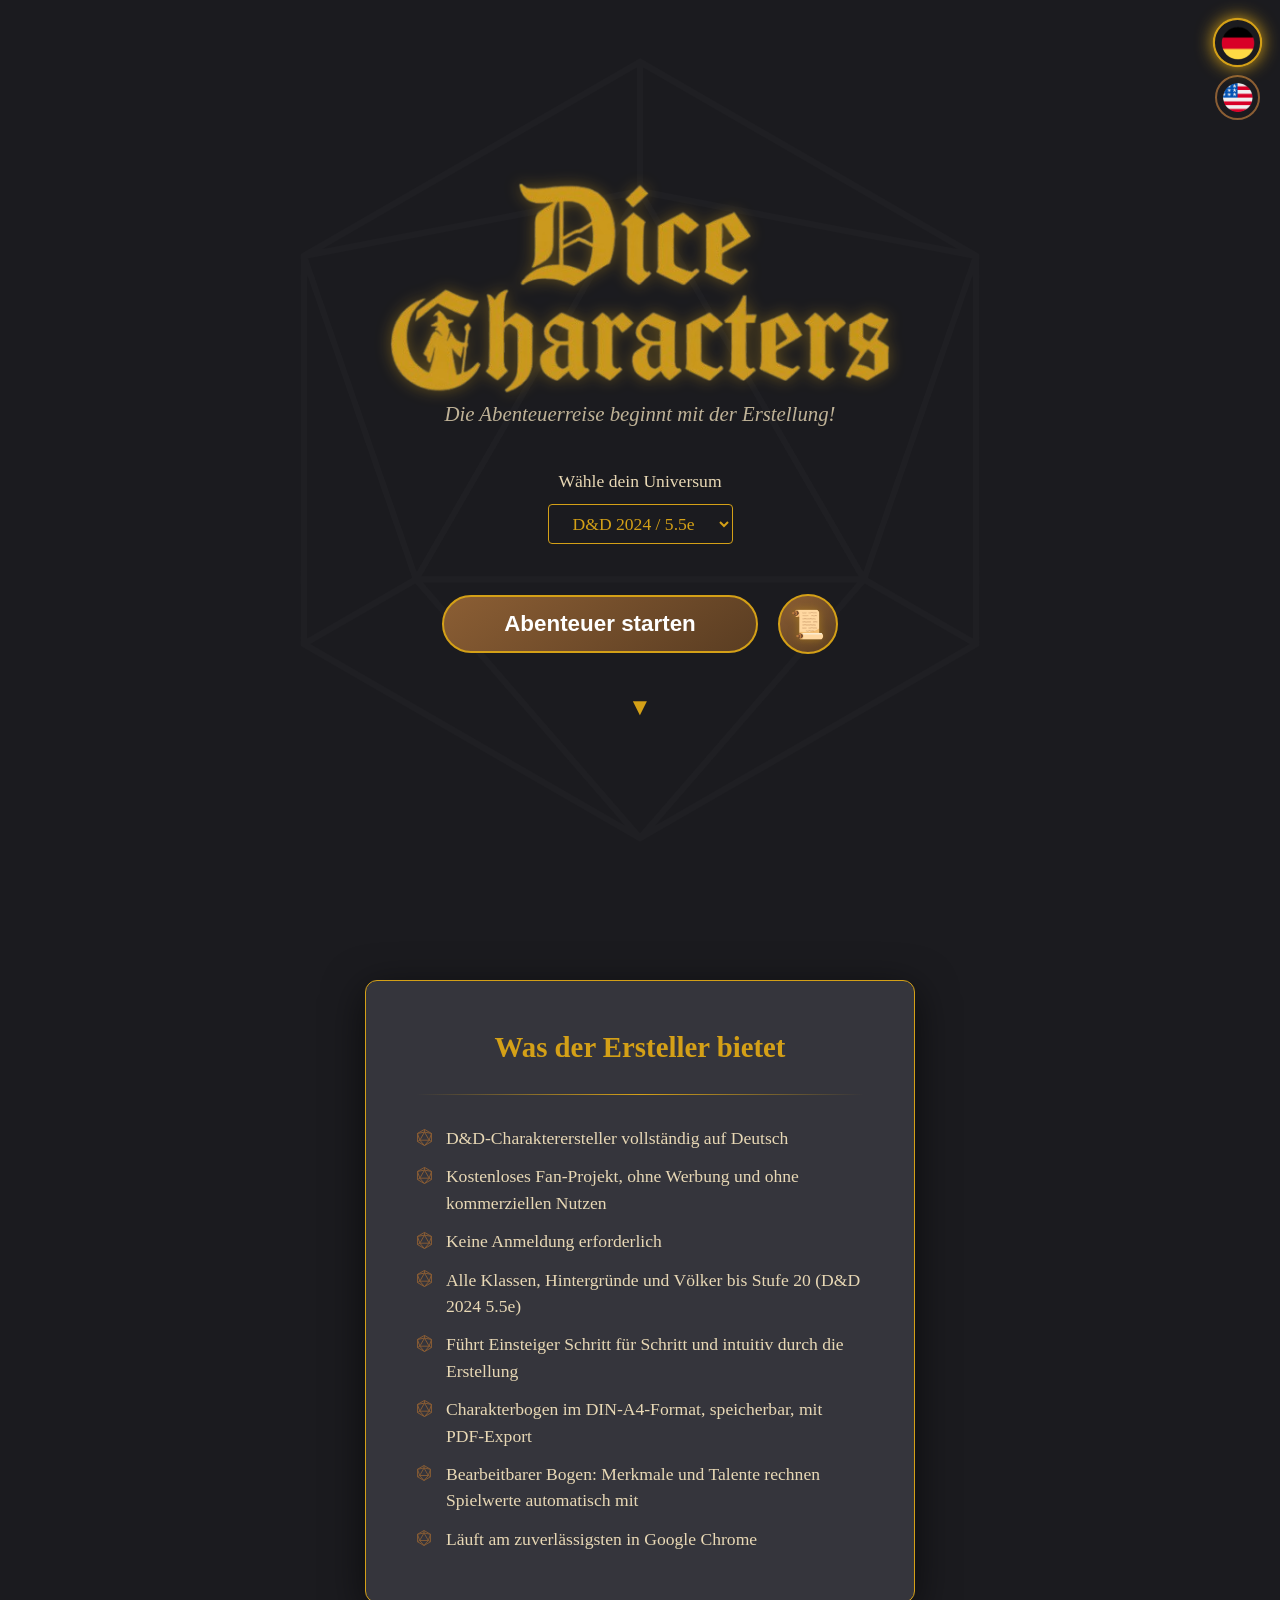
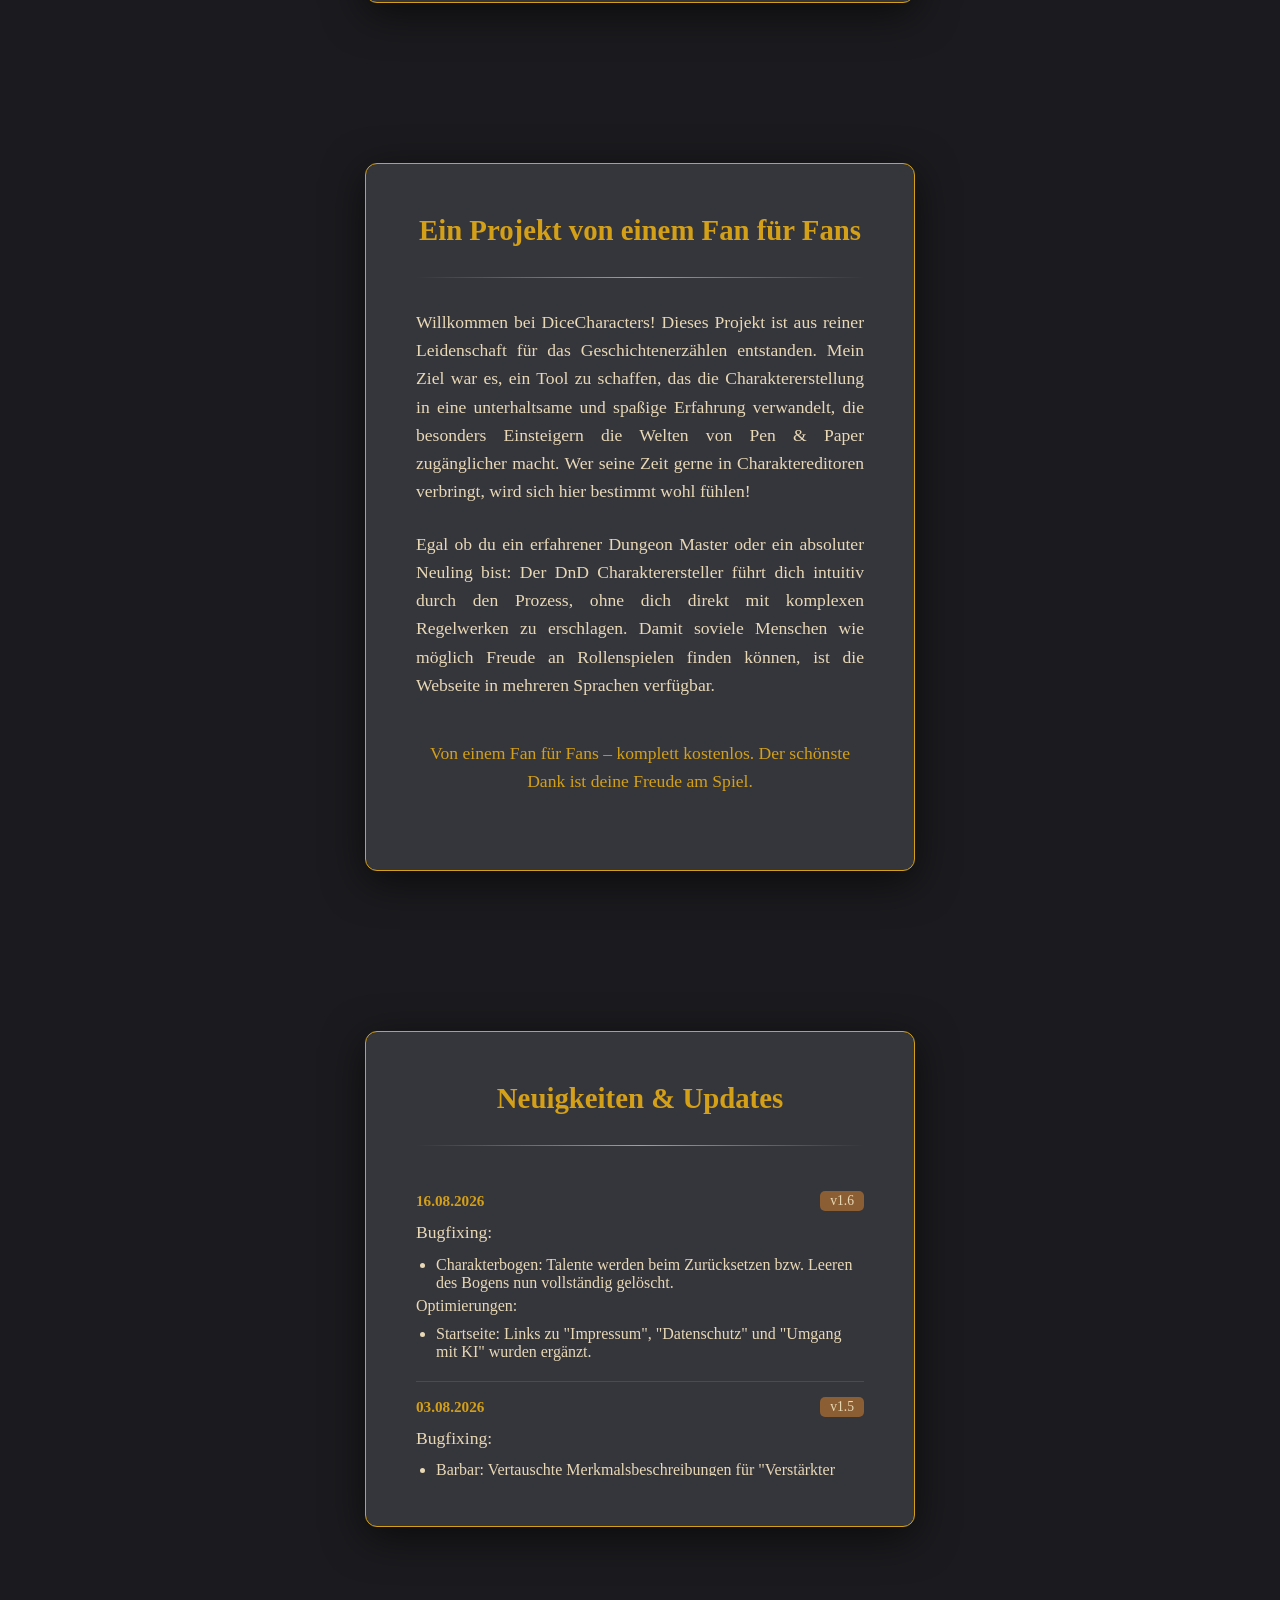
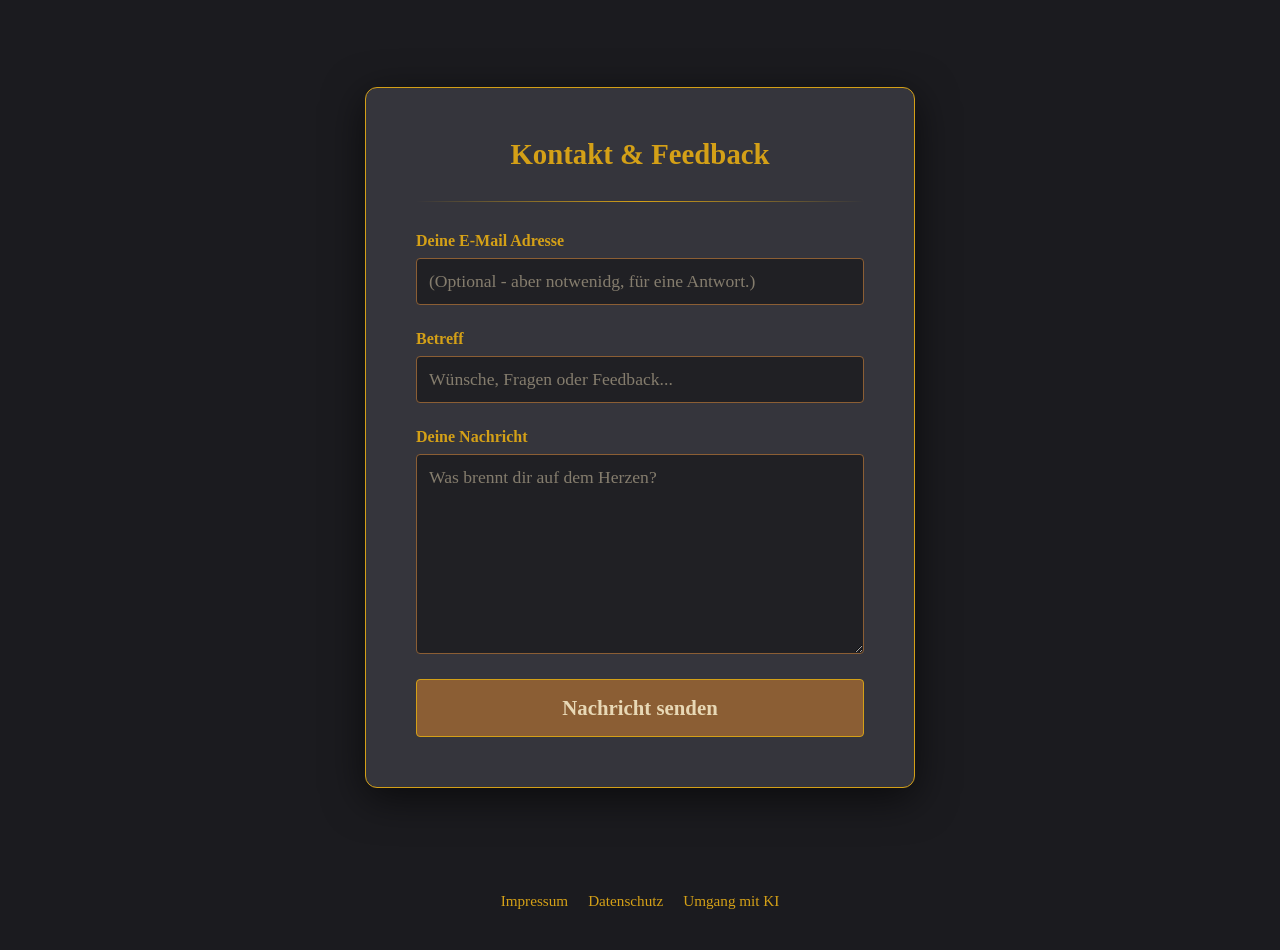
==== commit 69b4e3f1: "Add files via upload" ====
--- a/index.html
+++ b/index.html
@@ -5,13 +5,13 @@
     <meta name="viewport" content="width=device-width, initial-scale=1.0">
     <title id="pageTitle">DiceCharacters | Dein Charakterersteller</title>
     <meta name="description" id="metaDesc" content="Erstelle deinen DnD 5.5e Charakter einfach, kostenlos und auf Deutsch. Der einsteigerfreundliche Generator für deine Abenteuerreise.">
-    <link rel="canonical" href="https://www.dicecharacters.com/">
+    <link rel="canonical" href="https://dicecharacters.com/">
     <meta property="og:type" content="website">
     <meta property="og:locale" content="de_CH">
-    <meta property="og:url" content="https://www.dicecharacters.com/">
+    <meta property="og:url" content="https://dicecharacters.com/">
     <meta property="og:title" id="ogTitle" content="DiceCharacters | Dein Charakterersteller">
     <meta property="og:description" id="ogDesc" content="Erstelle deinen DnD 5.5e Charakter einfach, kostenlos und auf Deutsch. Der einsteigerfreundliche Generator für deine Abenteuerreise.">
-    <meta property="og:image" content="https://www.dicecharacters.com/images/dclogo_gold.png">
+    <meta property="og:image" content="https://dicecharacters.com/images/dclogo_gold.png">
     <meta name="twitter:card" content="summary">
     <meta name="twitter:title" id="twitterTitle" content="DiceCharacters | Dein Charakterersteller">
     <meta name="twitter:description" id="twitterDesc" content="Erstelle deinen DnD 5.5e Charakter einfach, kostenlos und auf Deutsch. Der einsteigerfreundliche Generator für deine Abenteuerreise.">
@@ -23,7 +23,7 @@
         "@context": "https://schema.org",
         "@type": "WebApplication",
         "name": "DiceCharacters",
-        "url": "https://www.dicecharacters.com/",
+        "url": "https://dicecharacters.com/",
         "applicationCategory": "GameApplication",
         "operatingSystem": "Web",
         "inLanguage": ["de", "en"],
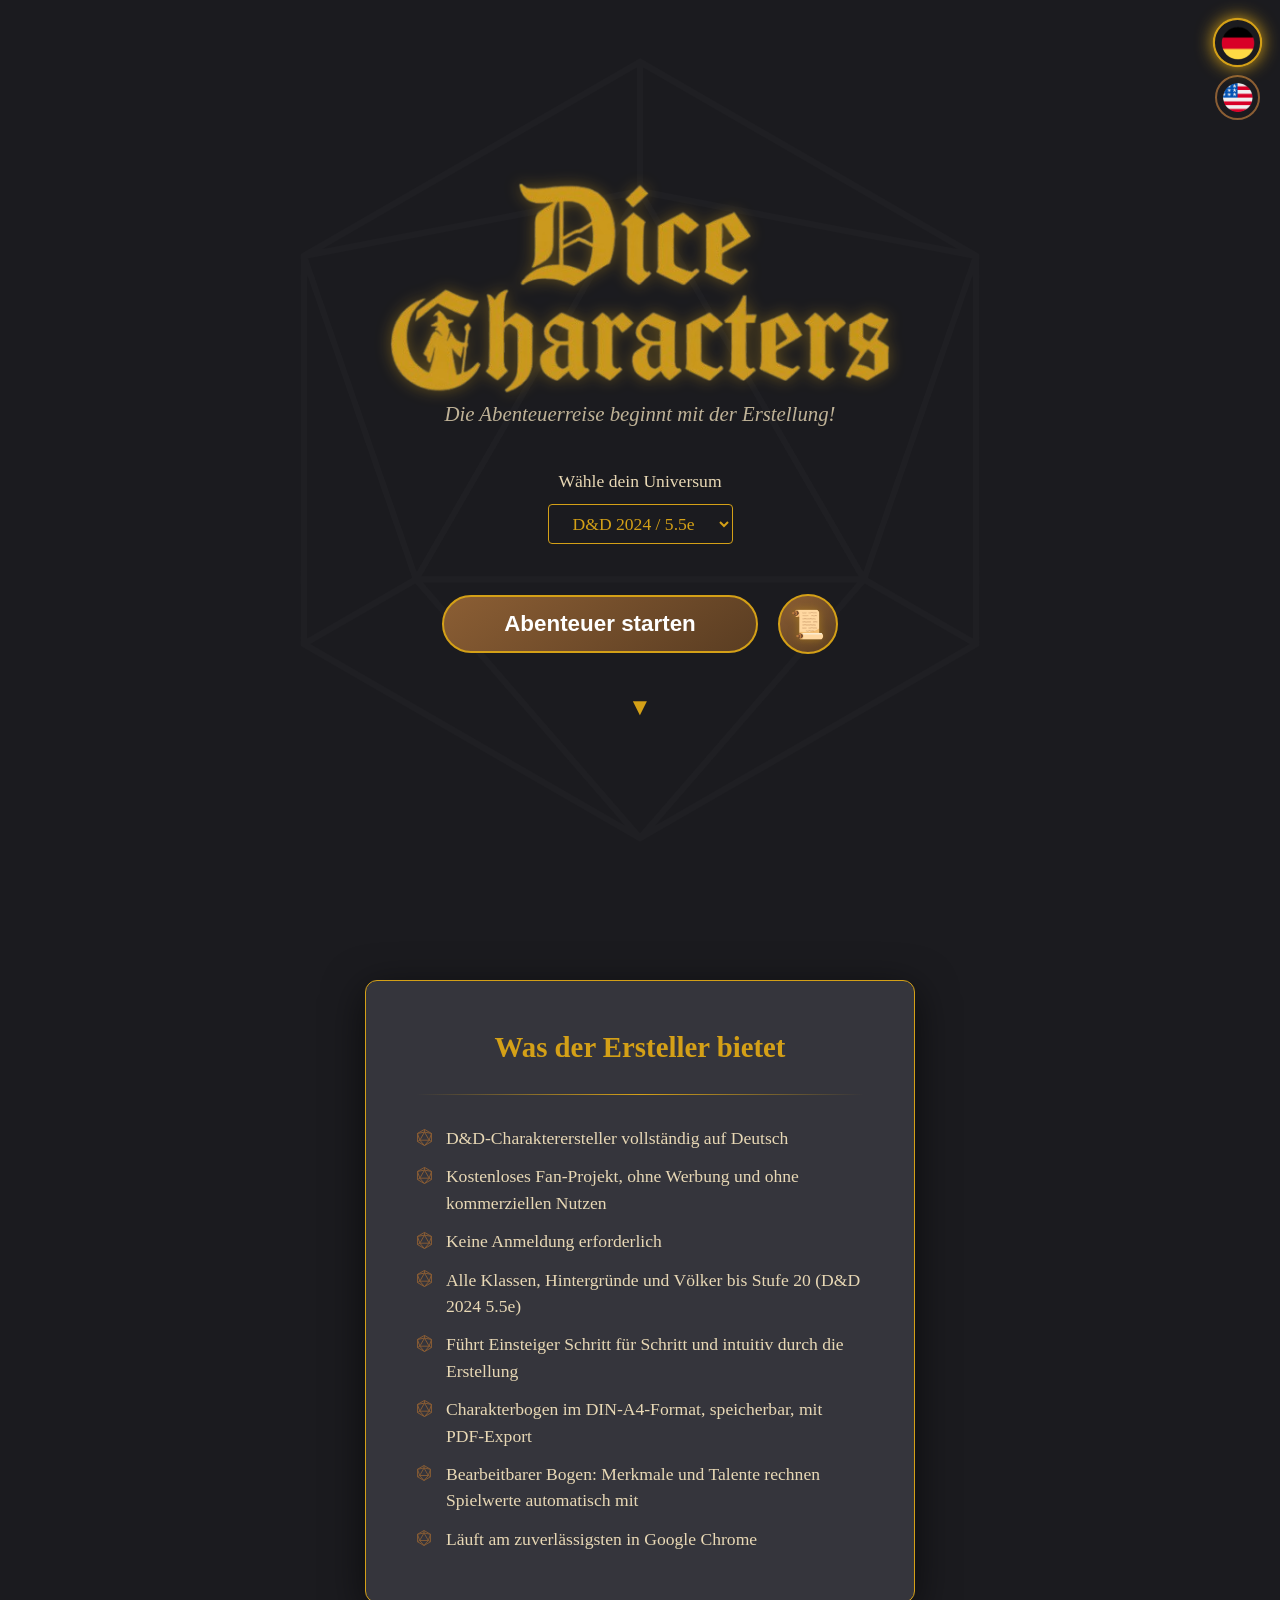
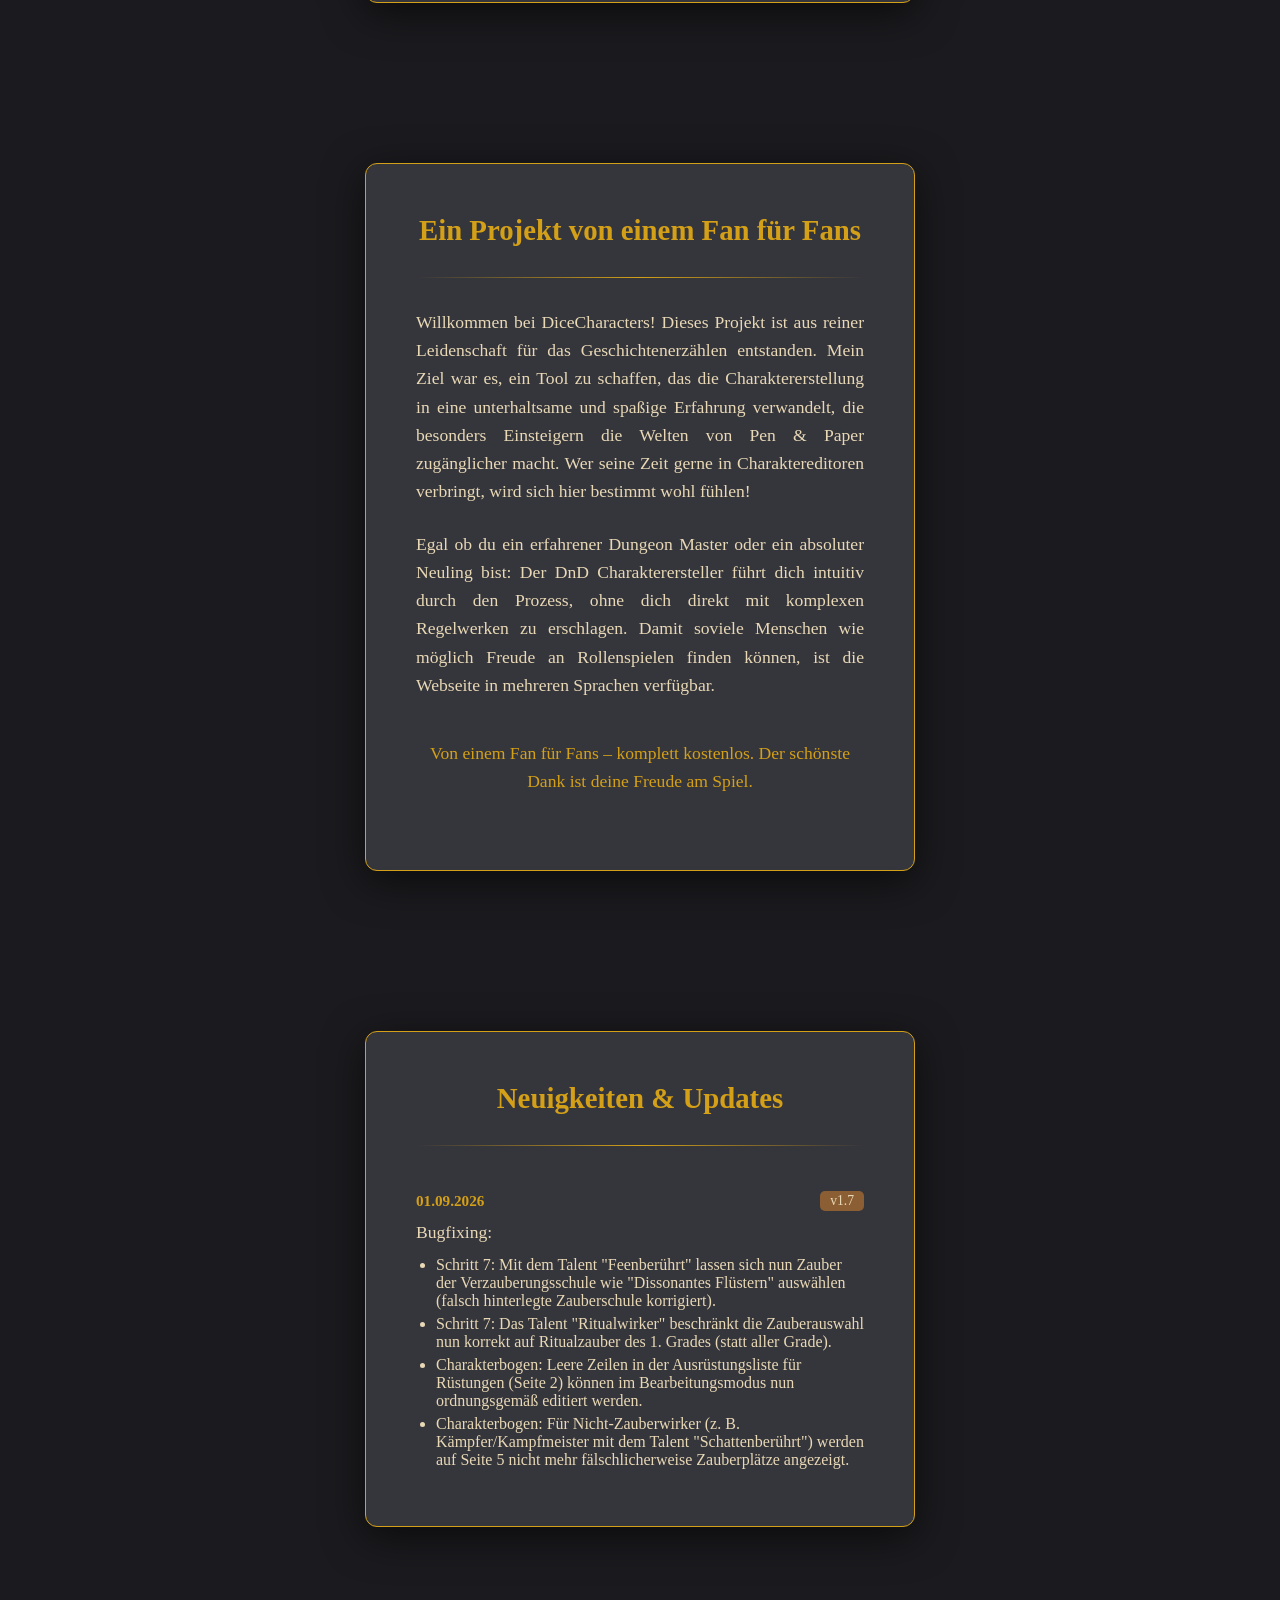
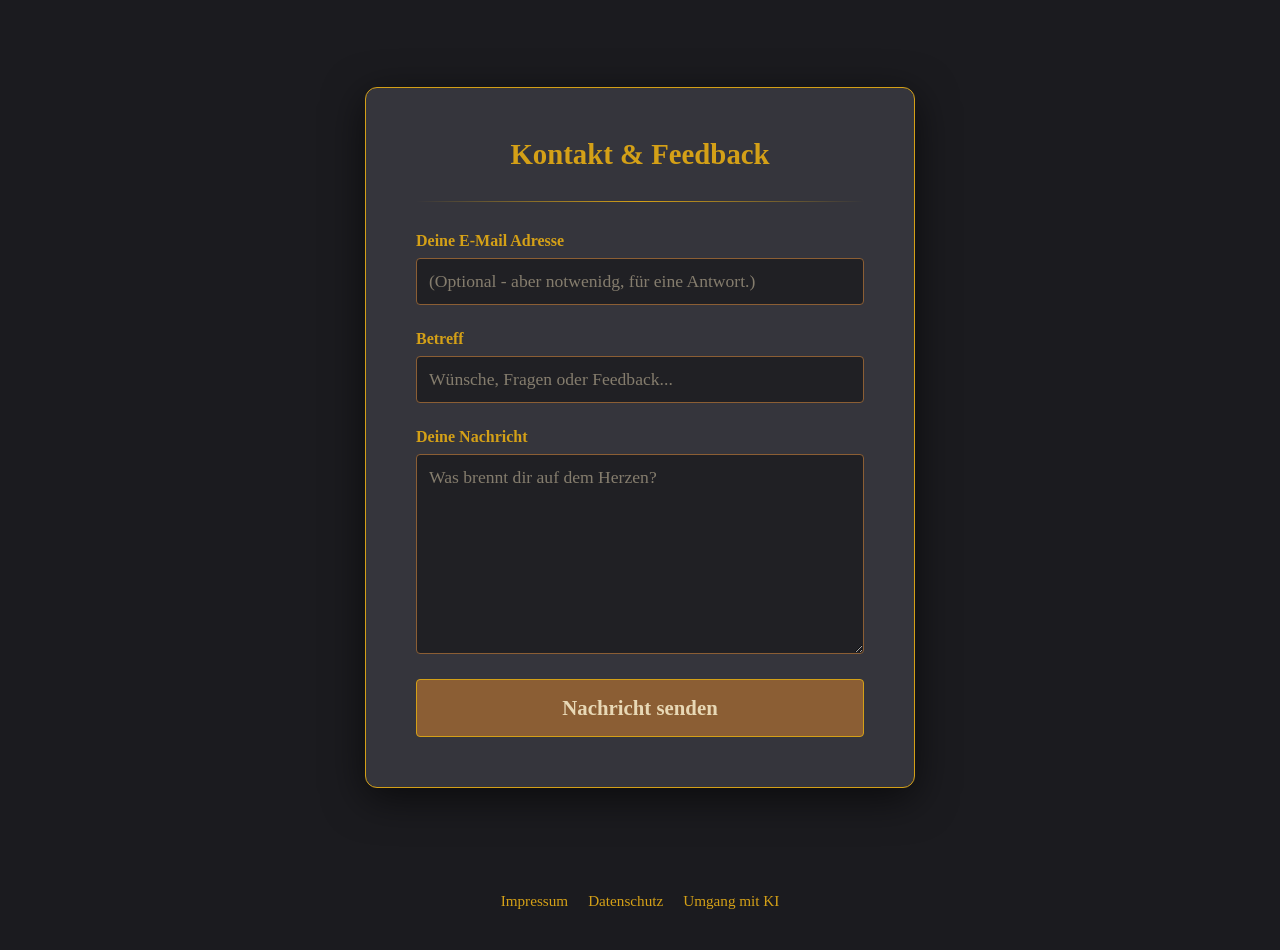
==== commit ecaeae2e: "Add files via upload" ====
--- a/index.html
+++ b/index.html
@@ -87,7 +87,7 @@
                 <li id="universeCardDnd4">Alle Klassen, Hintergründe und Völker bis Stufe 20 (D&amp;D 2024)</li>
                 <li id="universeCardDnd5">Führt Einsteiger Schritt für Schritt und intuitiv durch die Erstellung</li>
                 <li id="universeCardDnd6">Charakterbogen im DIN-A4-Format, speicherbar, mit PDF-Export</li>
-                <li id="universeCardDnd7">Bearbeitbarer Bogen: Merkmale und Talente rechnen Spielwerte automatisch mit</li>
+                <li id="universeCardDnd7">Bearbeitbarer Bogen, Merkmale und Talente rechnen Spielwerte automatisch mit,<br>Stufenaufstieg bestehender Charaktere</li>
                 <li id="universeCardDnd8">Läuft am zuverlässigsten in Google Chrome</li>
             </ul>
         </div>
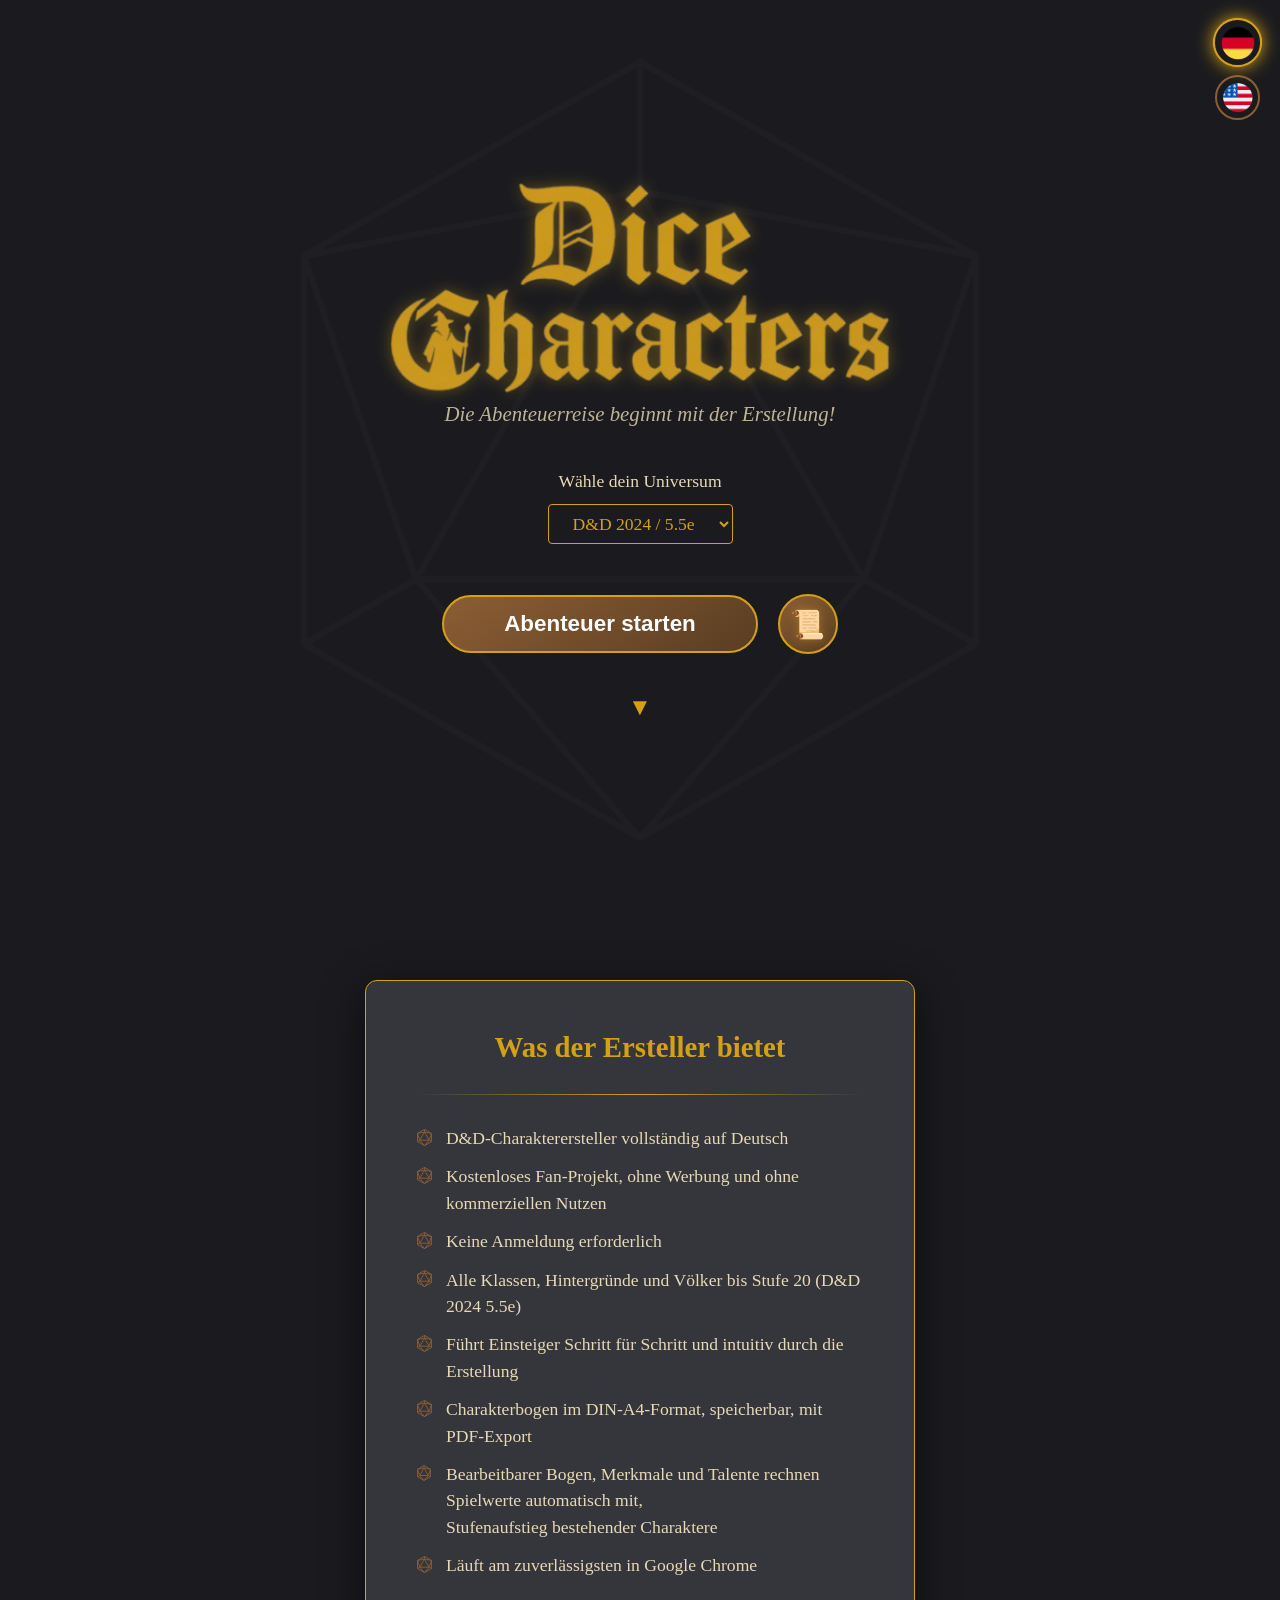
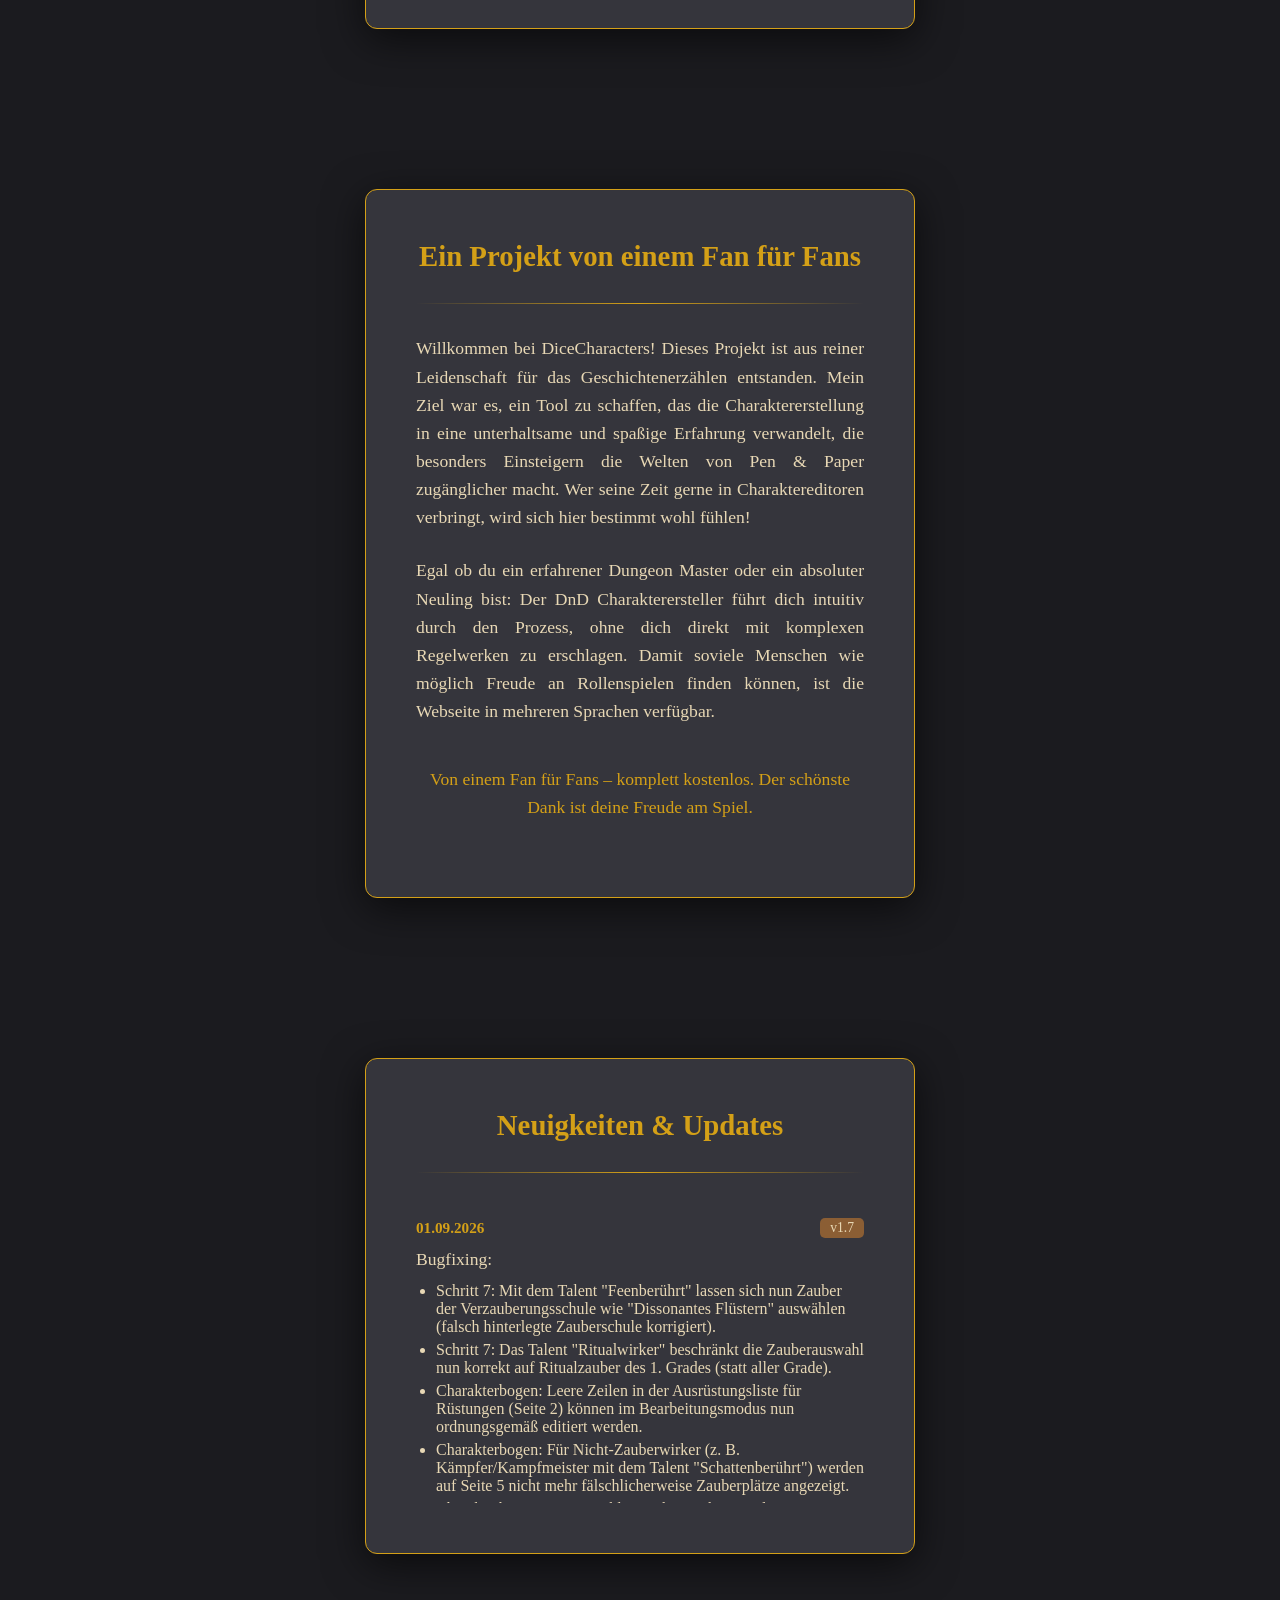
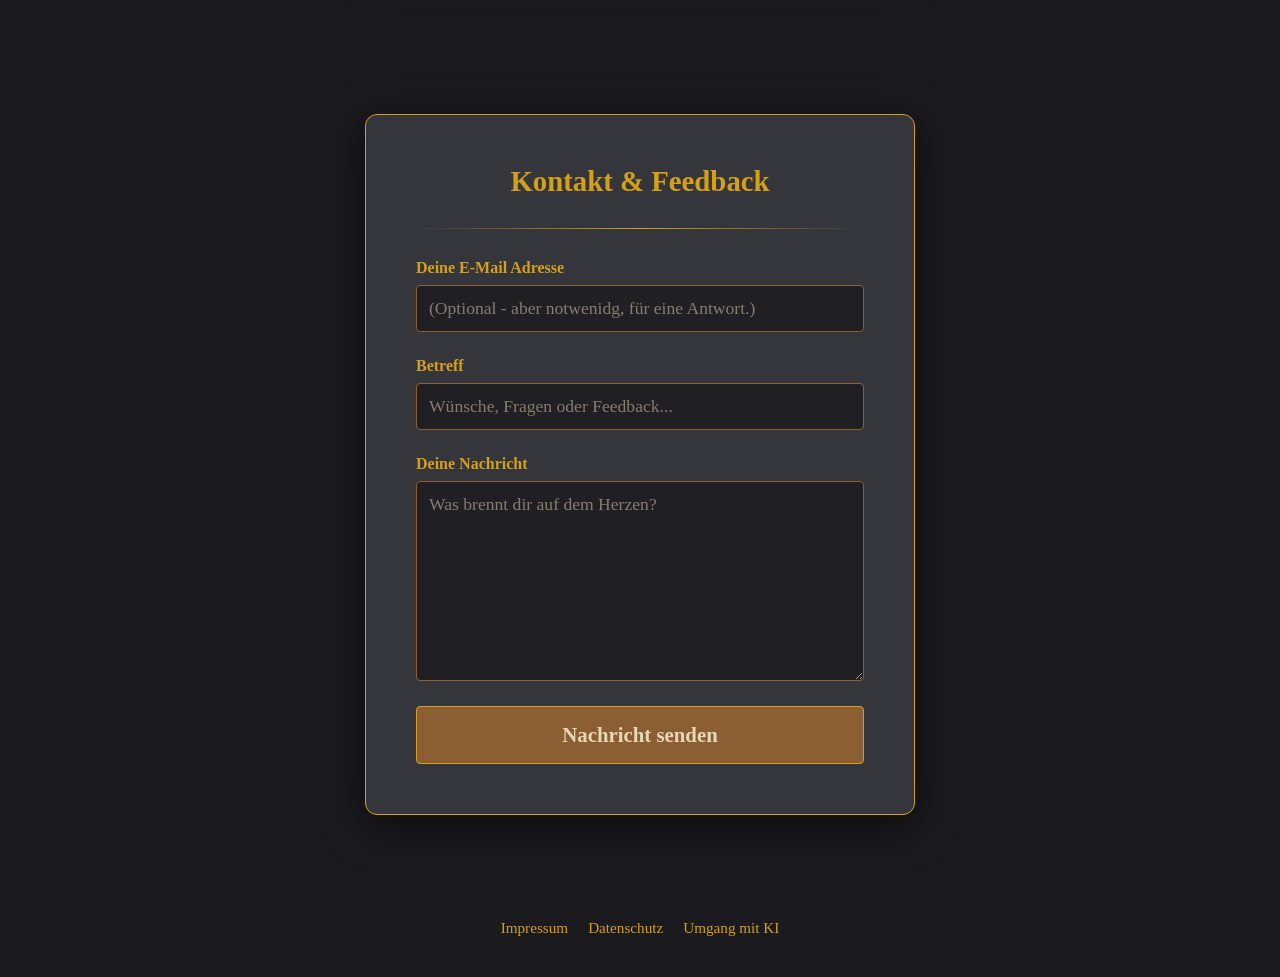
==== commit b9b04b58: "unified line endings (unix)" ====
--- a/index.html
+++ b/index.html
@@ -1,350 +1,350 @@
-<!DOCTYPE html>
-<html lang="de">
-<head>
-    <meta charset="UTF-8">
-    <meta name="viewport" content="width=device-width, initial-scale=1.0">
-    <title id="pageTitle">DiceCharacters | Dein Charakterersteller</title>
-    <meta name="description" id="metaDesc" content="Erstelle deinen DnD 5.5e Charakter einfach, kostenlos und auf Deutsch. Der einsteigerfreundliche Generator für deine Abenteuerreise.">
-    <link rel="canonical" href="https://dicecharacters.com/">
-    <meta property="og:type" content="website">
-    <meta property="og:locale" content="de_CH">
-    <meta property="og:url" content="https://dicecharacters.com/">
-    <meta property="og:title" id="ogTitle" content="DiceCharacters | Dein Charakterersteller">
-    <meta property="og:description" id="ogDesc" content="Erstelle deinen DnD 5.5e Charakter einfach, kostenlos und auf Deutsch. Der einsteigerfreundliche Generator für deine Abenteuerreise.">
-    <meta property="og:image" content="https://dicecharacters.com/images/dclogo_gold.png">
-    <meta name="twitter:card" content="summary">
-    <meta name="twitter:title" id="twitterTitle" content="DiceCharacters | Dein Charakterersteller">
-    <meta name="twitter:description" id="twitterDesc" content="Erstelle deinen DnD 5.5e Charakter einfach, kostenlos und auf Deutsch. Der einsteigerfreundliche Generator für deine Abenteuerreise.">
-    <link rel="icon" type="image/webp" href="images/dcLogo_C.webp">
-    <link rel="stylesheet" href="css/landing.css">
-
-    <script type="application/ld+json" id="structuredData">
-    {
-        "@context": "https://schema.org",
-        "@type": "WebApplication",
-        "name": "DiceCharacters",
-        "url": "https://dicecharacters.com/",
-        "applicationCategory": "GameApplication",
-        "operatingSystem": "Web",
-        "inLanguage": ["de", "en"],
-        "isAccessibleForFree": true,
-        "offers": { "@type": "Offer", "price": "0", "priceCurrency": "CHF" },
-        "description": "Erstelle deinen DnD 5.5e Charakter einfach, kostenlos und auf Deutsch. Der einsteigerfreundliche Generator für deine Abenteuerreise."
-    }
-    </script>
-
-    <script defer src="https://cloud.umami.is/script.js" data-website-id="69f61406-c360-48a7-9559-13da14ddd7cb"></script>
-
-</head>
-<body>
-
-    <div id="floatingLang">
-        <button onclick="setLanguage('de')" id="langDe" title="Deutsch">
-            <img src="images/germany.png" alt="DE">
-        </button>
-        <button onclick="setLanguage('en')" id="langEn" title="English">
-            <img src="images/usa.png" alt="EN">
-        </button>
-    </div>
-
-    <section class="hero">
-        <div class="hero-content">
-            <h1 class="hero-logo-container">
-                <img src="images/dclogo_gold.png" alt="DiceCharacters" class="hero-logo">
-                <span id="indexH1" class="visually-hidden">D&amp;D 2024 Charakter erstellen – kostenlos auf Deutsch</span>
-            </h1>
-            <p id="heroSubtitle" class="motto-text">Die Abenteuerreise beginnt mit der Erstellung!</p>
-            
-            <div class="universe-group">
-                <label for="universe" id="universeLabel">Wähle dein Universum</label>
-                <select id="universe" class="dropdown-fancy">
-                    <option value="dnd2024" id="dndVersion">D&amp;D 2024 / 5.5e</option>
-                </select>
-            </div>
-            
-            <div class="cta-area">
-                <div class="cta-buttons">
-                    <button onclick="window.location.href='charaktererstellung.html'" class="btn-start" id="startAction">Abenteuer starten</button>
-                    
-                    <button onclick="clearAndGoToSheet()" class="btn-direct-sheet" id="directToSheetBtn">
-                        <span class="direct-icon-symbol">📜</span>
-                        <span class="tooltip-text" id="directToSheetTextLabel"></span>
-                    </button>
-                </div>
-                <div class="scroll-indicator"><span>&#x25BC;</span></div>
-            </div>
-        </div>
-    </section>
-
-    <section class="info-section" id="universeCardSection">
-        <div class="info-card">
-            <h2 id="universeCardHeading">Was der Ersteller bietet</h2>
-            <div class="divider"></div>
-            <ul id="universeCardList" class="universe-card-list">
-                <li id="universeCardDnd1">D&amp;D-Charakterersteller vollständig auf Deutsch</li>
-                <li id="universeCardDnd2">Kostenloses Fan-Projekt, ohne Werbung und ohne kommerziellen Nutzen</li>
-                <li id="universeCardDnd3">Keine Anmeldung erforderlich</li>
-                <li id="universeCardDnd4">Alle Klassen, Hintergründe und Völker bis Stufe 20 (D&amp;D 2024)</li>
-                <li id="universeCardDnd5">Führt Einsteiger Schritt für Schritt und intuitiv durch die Erstellung</li>
-                <li id="universeCardDnd6">Charakterbogen im DIN-A4-Format, speicherbar, mit PDF-Export</li>
-                <li id="universeCardDnd7">Bearbeitbarer Bogen, Merkmale und Talente rechnen Spielwerte automatisch mit,<br>Stufenaufstieg bestehender Charaktere</li>
-                <li id="universeCardDnd8">Läuft am zuverlässigsten in Google Chrome</li>
-            </ul>
-        </div>
-    </section>
-
-    <section class="info-section">
-        <div class="info-card">
-            <h2 id="aboutHeader">Ein Projekt von einem Fan für Fans</h2>
-            <div class="divider"></div>
-            <p id="aboutText1">Willkommen bei DiceCharacters! Dieses Projekt ist aus reiner Leidenschaft für das Geschichtenerzählen entstanden. Mein Ziel war es, ein Tool zu schaffen, das die Charaktererstellung in eine unterhaltsame und spaßige Erfahrung verwandelt, die besonders Einsteigern die Welten von Pen &amp; Paper zugänglicher macht. Wer seine Zeit gerne in Charaktereditoren verbringt, wird sich hier bestimmt wohl fühlen!</p>
-            <p id="aboutText2">Egal ob du ein erfahrener Dungeon Master oder ein absoluter Neuling bist: Der DnD Charakterersteller führt dich intuitiv durch den Prozess, ohne dich direkt mit komplexen Regelwerken zu erschlagen. Damit soviele Menschen wie möglich Freude an Rollenspielen finden können, ist die Webseite in mehreren Sprachen verfügbar.</p>
-            <p class="highlight-text" id="aboutFooter">Von einem Fan für Fans – komplett kostenlos. Der schönste Dank ist deine Freude am Spiel.</p>
-        </div>
-    </section>
-
-    <section class="news-section">
-        <div class="news-card">
-            <h2 id="newsTitle">Neuigkeiten &amp; Updates</h2>
-            <div class="divider"></div>
-            <div id="newsContainer" class="news-container"></div>
-        </div>
-    </section>
-
-    <section class="contact-section">
-        <div class="contact-card">
-            <h2 id="contactHeader">Kontakt &amp; Feedback</h2>
-            <div class="divider"></div>
-        
-            <div id="contactSuccessMessage" style="display: none; text-align: center; color: var(--gold); padding: 20px;">
-                <p id="successText"></p>
-            </div>
-
-            <form id="contactForm" action="https://formspree.io/f/xreykybv" method="POST">
-                <div class="input-group">
-                    <label id="contactEmailLabel">Deine E-Mail Adresse</label>
-                    <input type="email" name="email" id="emailInput">
-                </div>
-
-                <div class="input-group">
-                    <label id="contactSubject">Betreff</label>
-                    <input type="text" name="subject" id="subjectInput" required>
-                </div>
-            
-                <div class="input-group">
-                     <label id="contactMessage">Deine Nachricht</label>
-                     <textarea name="message" id="messageInput" required></textarea>
-                </div>
-            
-                <button type="submit" class="btn-send" id="contactSend">Nachricht senden</button>
-            </form>
-        </div>
-    </section>
-
-    <footer class="site-footer">
-        <nav>
-            <a href="impressum.html" id="footerImpressum">Impressum</a>
-            <a href="datenschutz.html" id="footerPrivacy">Datenschutz</a>
-            <a href="umgang-ki.html" id="footerAi">Umgang mit KI</a>
-        </nav>
-    </footer>
-
-    <script src="data/newsData.js"></script>
-    <script src="translations/translationsCore.js"></script>
-    <script src="translations/translationsIndex.js"></script>
-    <script>
-
-    let currentLang = 'de';
-
-    function setLanguage(lang) {
-        currentLang = lang;
-        const elements = translations[lang];
-        
-        // Titel, Sprache und SEO (auch ohne JavaScript steht Deutsch schon im HTML)
-        document.documentElement.lang = lang === 'en' ? 'en' : 'de';
-        document.title = elements.indexPageTitle;
-        const meta = document.getElementById('metaDesc');
-        if (meta) meta.content = elements.indexMetaDesc;
-        const ogTitle = document.getElementById('ogTitle');
-        const ogDesc = document.getElementById('ogDesc');
-        const twitterTitle = document.getElementById('twitterTitle');
-        const twitterDesc = document.getElementById('twitterDesc');
-        if (ogTitle) ogTitle.setAttribute('content', elements.indexPageTitle);
-        if (ogDesc) ogDesc.setAttribute('content', elements.indexMetaDesc);
-        if (twitterTitle) twitterTitle.setAttribute('content', elements.indexPageTitle);
-        if (twitterDesc) twitterDesc.setAttribute('content', elements.indexMetaDesc);
-        const structured = document.getElementById('structuredData');
-        if (structured) {
-            try {
-                const data = JSON.parse(structured.textContent);
-                data.description = elements.indexMetaDesc;
-                data.inLanguage = lang === 'en' ? ['en', 'de'] : ['de', 'en'];
-                structured.textContent = JSON.stringify(data);
-            } catch (err) {
-                // Strukturierte Daten bleiben beim HTML-Default
-            }
-        }
-
-        // Auswahl für den Charakterersteller speichern
-        localStorage.setItem("currentLanguage", lang);
-
-        Object.keys(elements).forEach(key => {
-            const el = document.getElementById(key);
-            if (el) {
-                // Title/Meta nicht per innerHTML überschreiben (kollidiert mit translationsCore.pageTitle)
-                if (el.tagName === "TITLE" || el.tagName === "META" || el.tagName === "SCRIPT") return;
-                if (el.tagName === "INPUT" || el.tagName === "TEXTAREA") {
-                    // Automatischer Placeholder-Check
-                    const placeholderKey = "contactPlaceholder" + key.replace("Input", "").replace("contact", "");
-                    if (elements[placeholderKey]) el.placeholder = elements[placeholderKey];
-                } else {
-                    el.innerHTML = elements[key];
-                }
-            }
-        });
-
-	const emailField = document.getElementById('emailInput');
-	if (emailField) emailField.placeholder = elements.optionalLabel || "Optional";
-
-	document.getElementById('subjectInput').placeholder = elements.contactPlaceholderSubject;
-	document.getElementById('messageInput').placeholder = elements.contactPlaceholderMessage;
-
-	// Erfolgstext für später vorbereiten (wird angezeigt, wenn gesendet wurde)
-	const successMsg = document.getElementById('successText');
-	if (successMsg) successMsg.innerHTML = elements.contactSuccessNote || "";
-
-        // Button-Highlighting
-        document.getElementById('langDe').classList.toggle('active-lang', lang === 'de');
-        document.getElementById('langEn').classList.toggle('active-lang', lang === 'en');
-
-        // Übersetzung Hover-Schrift (Direkt zum Bogen - Button)
-	const directLabel = document.getElementById('directToSheetTextLabel');
-	if (directLabel) directLabel.innerText = elements.directToSheetText;
-
-        renderNews();
-        renderUniverseCard();
-    }
-
-    // Punkte der Universum-Karte: Keys pro Universum, Text aus der aktuellen Sprache
-    const universeCardItems = {
-        dnd2024: [
-            "universeCardDnd1",
-            "universeCardDnd2",
-            "universeCardDnd3",
-            "universeCardDnd4",
-            "universeCardDnd5",
-            "universeCardDnd6",
-            "universeCardDnd7",
-            "universeCardDnd8"
-        ]
-    };
-
-    function renderUniverseCard() {
-        const list = document.getElementById("universeCardList");
-        const select = document.getElementById("universe");
-        if (!list || !select) return;
-
-        const universe = select.value || "dnd2024";
-        const keys = universeCardItems[universe] || universeCardItems.dnd2024;
-        const elements = translations[currentLang] || translations.de;
-
-        list.innerHTML = keys.map((key) => {
-            const text = elements[key] || "";
-            return `<li id="${key}">${text}</li>`;
-        }).join("");
-    }
-
-    // BEIM LADEN: Erst schauen, ob schon was im Speicher ist, sonst 'de'
-    document.addEventListener('DOMContentLoaded', () => {
-        const savedLang = localStorage.getItem("currentLanguage") || 'de';
-        setLanguage(savedLang);
-        const universeSelect = document.getElementById("universe");
-        if (universeSelect) universeSelect.addEventListener("change", renderUniverseCard);
-    });
-
-
-    // Den Formular-Versand abfangen (mit AJAX für Formspree)
-    document.getElementById("contactForm").addEventListener("submit", function(ev) {
-        ev.preventDefault(); // Verhindert das Neuladen der Seite
-        
-        const form = ev.target;
-        const data = new FormData(form);
-        const status = document.getElementById("contactSuccessMessage");
-        const formElement = document.getElementById("contactForm");
-        const submitBtn = document.getElementById("contactSend");
-
-        // Sprache laden für Fehlermeldungen
-        const lang = localStorage.getItem("currentLanguage") || 'de';
-        const msg = translations[lang];
-
-        // Button deaktivieren (Sperre gegen Mehrfachklicks)
-        const originalBtnText = submitBtn.innerText;
-        submitBtn.disabled = true;
-        submitBtn.innerText = "..."; 
-
-        fetch(form.action, {
-            method: form.method,
-            body: data,
-            headers: {
-                'Accept': 'application/json'
-            }
-        }).then(response => {
-            if (response.ok) {
-                // Erfolg: Formular weg, Nachricht da
-                status.style.display = "block"; 
-                formElement.style.display = "none";
-                form.reset();
-            } else {
-                // Fehler von Formspree (z.B. falsche ID)
-                alert(msg.contactErrorSending || "Error");
-                submitBtn.disabled = false;
-                submitBtn.innerText = originalBtnText;
-            }
-        }).catch(error => {
-            // Netzwerkfehler (kein Internet etc.)
-            alert(msg.contactErrorConnection || "Connection Error");
-            submitBtn.disabled = false;
-            submitBtn.innerText = originalBtnText;
-        });
-    });
-
-    function renderNews() {
-        const container = document.getElementById('newsContainer');
-        if (!container) return;
-
-        container.innerHTML = ""; // Container leeren
-
-        newsUpdates.forEach(update => {
-            const entry = document.createElement('div');
-            entry.className = 'news-entry';
-        
-            entry.innerHTML = `
-                <div class="news-header">
-                    <span class="news-date">${update.date}</span>
-                    <span class="news-version">${update.version}</span>
-                </div>
-                <div class="news-content">
-                    <p>${update.content}</p>
-                </div>
-            `;
-            container.appendChild(entry);
-        });
-    }
-
-    function clearAndGoToSheet() {
-    // Sprache merken
-    const lang = localStorage.getItem("currentLanguage") || 'de';
-    
-    // Alles löschen
-    localStorage.clear();
-    
-    // Sprache wiederherstellen
-    localStorage.setItem("currentLanguage", lang);
-    
-    // Weiterleitung zum Bogen (Dateiname anpassen, falls deiner anders heißt)
-    window.location.href = 'charakterbogen.html';
-    }
-
-    </script>
-</body>
+<!DOCTYPE html>
+<html lang="de">
+<head>
+    <meta charset="UTF-8">
+    <meta name="viewport" content="width=device-width, initial-scale=1.0">
+    <title id="pageTitle">DiceCharacters | Dein Charakterersteller</title>
+    <meta name="description" id="metaDesc" content="Erstelle deinen DnD 5.5e Charakter einfach, kostenlos und auf Deutsch. Der einsteigerfreundliche Generator für deine Abenteuerreise.">
+    <link rel="canonical" href="https://dicecharacters.com/">
+    <meta property="og:type" content="website">
+    <meta property="og:locale" content="de_CH">
+    <meta property="og:url" content="https://dicecharacters.com/">
+    <meta property="og:title" id="ogTitle" content="DiceCharacters | Dein Charakterersteller">
+    <meta property="og:description" id="ogDesc" content="Erstelle deinen DnD 5.5e Charakter einfach, kostenlos und auf Deutsch. Der einsteigerfreundliche Generator für deine Abenteuerreise.">
+    <meta property="og:image" content="https://dicecharacters.com/images/dclogo_gold.png">
+    <meta name="twitter:card" content="summary">
+    <meta name="twitter:title" id="twitterTitle" content="DiceCharacters | Dein Charakterersteller">
+    <meta name="twitter:description" id="twitterDesc" content="Erstelle deinen DnD 5.5e Charakter einfach, kostenlos und auf Deutsch. Der einsteigerfreundliche Generator für deine Abenteuerreise.">
+    <link rel="icon" type="image/webp" href="images/dcLogo_C.webp">
+    <link rel="stylesheet" href="css/landing.css">
+
+    <script type="application/ld+json" id="structuredData">
+    {
+        "@context": "https://schema.org",
+        "@type": "WebApplication",
+        "name": "DiceCharacters",
+        "url": "https://dicecharacters.com/",
+        "applicationCategory": "GameApplication",
+        "operatingSystem": "Web",
+        "inLanguage": ["de", "en"],
+        "isAccessibleForFree": true,
+        "offers": { "@type": "Offer", "price": "0", "priceCurrency": "CHF" },
+        "description": "Erstelle deinen DnD 5.5e Charakter einfach, kostenlos und auf Deutsch. Der einsteigerfreundliche Generator für deine Abenteuerreise."
+    }
+    </script>
+
+    <script defer src="https://cloud.umami.is/script.js" data-website-id="69f61406-c360-48a7-9559-13da14ddd7cb"></script>
+
+</head>
+<body>
+
+    <div id="floatingLang">
+        <button onclick="setLanguage('de')" id="langDe" title="Deutsch">
+            <img src="images/germany.png" alt="DE">
+        </button>
+        <button onclick="setLanguage('en')" id="langEn" title="English">
+            <img src="images/usa.png" alt="EN">
+        </button>
+    </div>
+
+    <section class="hero">
+        <div class="hero-content">
+            <h1 class="hero-logo-container">
+                <img src="images/dclogo_gold.png" alt="DiceCharacters" class="hero-logo">
+                <span id="indexH1" class="visually-hidden">D&amp;D 2024 Charakter erstellen – kostenlos auf Deutsch</span>
+            </h1>
+            <p id="heroSubtitle" class="motto-text">Die Abenteuerreise beginnt mit der Erstellung!</p>
+            
+            <div class="universe-group">
+                <label for="universe" id="universeLabel">Wähle dein Universum</label>
+                <select id="universe" class="dropdown-fancy">
+                    <option value="dnd2024" id="dndVersion">D&amp;D 2024 / 5.5e</option>
+                </select>
+            </div>
+            
+            <div class="cta-area">
+                <div class="cta-buttons">
+                    <button onclick="window.location.href='charaktererstellung.html'" class="btn-start" id="startAction">Abenteuer starten</button>
+                    
+                    <button onclick="clearAndGoToSheet()" class="btn-direct-sheet" id="directToSheetBtn">
+                        <span class="direct-icon-symbol">📜</span>
+                        <span class="tooltip-text" id="directToSheetTextLabel"></span>
+                    </button>
+                </div>
+                <div class="scroll-indicator"><span>&#x25BC;</span></div>
+            </div>
+        </div>
+    </section>
+
+    <section class="info-section" id="universeCardSection">
+        <div class="info-card">
+            <h2 id="universeCardHeading">Was der Ersteller bietet</h2>
+            <div class="divider"></div>
+            <ul id="universeCardList" class="universe-card-list">
+                <li id="universeCardDnd1">D&amp;D-Charakterersteller vollständig auf Deutsch</li>
+                <li id="universeCardDnd2">Kostenloses Fan-Projekt, ohne Werbung und ohne kommerziellen Nutzen</li>
+                <li id="universeCardDnd3">Keine Anmeldung erforderlich</li>
+                <li id="universeCardDnd4">Alle Klassen, Hintergründe und Völker bis Stufe 20 (D&amp;D 2024)</li>
+                <li id="universeCardDnd5">Führt Einsteiger Schritt für Schritt und intuitiv durch die Erstellung</li>
+                <li id="universeCardDnd6">Charakterbogen im DIN-A4-Format, speicherbar, mit PDF-Export</li>
+                <li id="universeCardDnd7">Bearbeitbarer Bogen, Merkmale und Talente rechnen Spielwerte automatisch mit,<br>Stufenaufstieg bestehender Charaktere</li>
+                <li id="universeCardDnd8">Läuft am zuverlässigsten in Google Chrome</li>
+            </ul>
+        </div>
+    </section>
+
+    <section class="info-section">
+        <div class="info-card">
+            <h2 id="aboutHeader">Ein Projekt von einem Fan für Fans</h2>
+            <div class="divider"></div>
+            <p id="aboutText1">Willkommen bei DiceCharacters! Dieses Projekt ist aus reiner Leidenschaft für das Geschichtenerzählen entstanden. Mein Ziel war es, ein Tool zu schaffen, das die Charaktererstellung in eine unterhaltsame und spaßige Erfahrung verwandelt, die besonders Einsteigern die Welten von Pen &amp; Paper zugänglicher macht. Wer seine Zeit gerne in Charaktereditoren verbringt, wird sich hier bestimmt wohl fühlen!</p>
+            <p id="aboutText2">Egal ob du ein erfahrener Dungeon Master oder ein absoluter Neuling bist: Der DnD Charakterersteller führt dich intuitiv durch den Prozess, ohne dich direkt mit komplexen Regelwerken zu erschlagen. Damit soviele Menschen wie möglich Freude an Rollenspielen finden können, ist die Webseite in mehreren Sprachen verfügbar.</p>
+            <p class="highlight-text" id="aboutFooter">Von einem Fan für Fans – komplett kostenlos. Der schönste Dank ist deine Freude am Spiel.</p>
+        </div>
+    </section>
+
+    <section class="news-section">
+        <div class="news-card">
+            <h2 id="newsTitle">Neuigkeiten &amp; Updates</h2>
+            <div class="divider"></div>
+            <div id="newsContainer" class="news-container"></div>
+        </div>
+    </section>
+
+    <section class="contact-section">
+        <div class="contact-card">
+            <h2 id="contactHeader">Kontakt &amp; Feedback</h2>
+            <div class="divider"></div>
+        
+            <div id="contactSuccessMessage" style="display: none; text-align: center; color: var(--gold); padding: 20px;">
+                <p id="successText"></p>
+            </div>
+
+            <form id="contactForm" action="https://formspree.io/f/xreykybv" method="POST">
+                <div class="input-group">
+                    <label id="contactEmailLabel">Deine E-Mail Adresse</label>
+                    <input type="email" name="email" id="emailInput">
+                </div>
+
+                <div class="input-group">
+                    <label id="contactSubject">Betreff</label>
+                    <input type="text" name="subject" id="subjectInput" required>
+                </div>
+            
+                <div class="input-group">
+                     <label id="contactMessage">Deine Nachricht</label>
+                     <textarea name="message" id="messageInput" required></textarea>
+                </div>
+            
+                <button type="submit" class="btn-send" id="contactSend">Nachricht senden</button>
+            </form>
+        </div>
+    </section>
+
+    <footer class="site-footer">
+        <nav>
+            <a href="impressum.html" id="footerImpressum">Impressum</a>
+            <a href="datenschutz.html" id="footerPrivacy">Datenschutz</a>
+            <a href="umgang-ki.html" id="footerAi">Umgang mit KI</a>
+        </nav>
+    </footer>
+
+    <script src="data/newsData.js"></script>
+    <script src="translations/translationsCore.js"></script>
+    <script src="translations/translationsIndex.js"></script>
+    <script>
+
+    let currentLang = 'de';
+
+    function setLanguage(lang) {
+        currentLang = lang;
+        const elements = translations[lang];
+        
+        // Titel, Sprache und SEO (auch ohne JavaScript steht Deutsch schon im HTML)
+        document.documentElement.lang = lang === 'en' ? 'en' : 'de';
+        document.title = elements.indexPageTitle;
+        const meta = document.getElementById('metaDesc');
+        if (meta) meta.content = elements.indexMetaDesc;
+        const ogTitle = document.getElementById('ogTitle');
+        const ogDesc = document.getElementById('ogDesc');
+        const twitterTitle = document.getElementById('twitterTitle');
+        const twitterDesc = document.getElementById('twitterDesc');
+        if (ogTitle) ogTitle.setAttribute('content', elements.indexPageTitle);
+        if (ogDesc) ogDesc.setAttribute('content', elements.indexMetaDesc);
+        if (twitterTitle) twitterTitle.setAttribute('content', elements.indexPageTitle);
+        if (twitterDesc) twitterDesc.setAttribute('content', elements.indexMetaDesc);
+        const structured = document.getElementById('structuredData');
+        if (structured) {
+            try {
+                const data = JSON.parse(structured.textContent);
+                data.description = elements.indexMetaDesc;
+                data.inLanguage = lang === 'en' ? ['en', 'de'] : ['de', 'en'];
+                structured.textContent = JSON.stringify(data);
+            } catch (err) {
+                // Strukturierte Daten bleiben beim HTML-Default
+            }
+        }
+
+        // Auswahl für den Charakterersteller speichern
+        localStorage.setItem("currentLanguage", lang);
+
+        Object.keys(elements).forEach(key => {
+            const el = document.getElementById(key);
+            if (el) {
+                // Title/Meta nicht per innerHTML überschreiben (kollidiert mit translationsCore.pageTitle)
+                if (el.tagName === "TITLE" || el.tagName === "META" || el.tagName === "SCRIPT") return;
+                if (el.tagName === "INPUT" || el.tagName === "TEXTAREA") {
+                    // Automatischer Placeholder-Check
+                    const placeholderKey = "contactPlaceholder" + key.replace("Input", "").replace("contact", "");
+                    if (elements[placeholderKey]) el.placeholder = elements[placeholderKey];
+                } else {
+                    el.innerHTML = elements[key];
+                }
+            }
+        });
+
+	const emailField = document.getElementById('emailInput');
+	if (emailField) emailField.placeholder = elements.optionalLabel || "Optional";
+
+	document.getElementById('subjectInput').placeholder = elements.contactPlaceholderSubject;
+	document.getElementById('messageInput').placeholder = elements.contactPlaceholderMessage;
+
+	// Erfolgstext für später vorbereiten (wird angezeigt, wenn gesendet wurde)
+	const successMsg = document.getElementById('successText');
+	if (successMsg) successMsg.innerHTML = elements.contactSuccessNote || "";
+
+        // Button-Highlighting
+        document.getElementById('langDe').classList.toggle('active-lang', lang === 'de');
+        document.getElementById('langEn').classList.toggle('active-lang', lang === 'en');
+
+        // Übersetzung Hover-Schrift (Direkt zum Bogen - Button)
+	const directLabel = document.getElementById('directToSheetTextLabel');
+	if (directLabel) directLabel.innerText = elements.directToSheetText;
+
+        renderNews();
+        renderUniverseCard();
+    }
+
+    // Punkte der Universum-Karte: Keys pro Universum, Text aus der aktuellen Sprache
+    const universeCardItems = {
+        dnd2024: [
+            "universeCardDnd1",
+            "universeCardDnd2",
+            "universeCardDnd3",
+            "universeCardDnd4",
+            "universeCardDnd5",
+            "universeCardDnd6",
+            "universeCardDnd7",
+            "universeCardDnd8"
+        ]
+    };
+
+    function renderUniverseCard() {
+        const list = document.getElementById("universeCardList");
+        const select = document.getElementById("universe");
+        if (!list || !select) return;
+
+        const universe = select.value || "dnd2024";
+        const keys = universeCardItems[universe] || universeCardItems.dnd2024;
+        const elements = translations[currentLang] || translations.de;
+
+        list.innerHTML = keys.map((key) => {
+            const text = elements[key] || "";
+            return `<li id="${key}">${text}</li>`;
+        }).join("");
+    }
+
+    // BEIM LADEN: Erst schauen, ob schon was im Speicher ist, sonst 'de'
+    document.addEventListener('DOMContentLoaded', () => {
+        const savedLang = localStorage.getItem("currentLanguage") || 'de';
+        setLanguage(savedLang);
+        const universeSelect = document.getElementById("universe");
+        if (universeSelect) universeSelect.addEventListener("change", renderUniverseCard);
+    });
+
+
+    // Den Formular-Versand abfangen (mit AJAX für Formspree)
+    document.getElementById("contactForm").addEventListener("submit", function(ev) {
+        ev.preventDefault(); // Verhindert das Neuladen der Seite
+        
+        const form = ev.target;
+        const data = new FormData(form);
+        const status = document.getElementById("contactSuccessMessage");
+        const formElement = document.getElementById("contactForm");
+        const submitBtn = document.getElementById("contactSend");
+
+        // Sprache laden für Fehlermeldungen
+        const lang = localStorage.getItem("currentLanguage") || 'de';
+        const msg = translations[lang];
+
+        // Button deaktivieren (Sperre gegen Mehrfachklicks)
+        const originalBtnText = submitBtn.innerText;
+        submitBtn.disabled = true;
+        submitBtn.innerText = "..."; 
+
+        fetch(form.action, {
+            method: form.method,
+            body: data,
+            headers: {
+                'Accept': 'application/json'
+            }
+        }).then(response => {
+            if (response.ok) {
+                // Erfolg: Formular weg, Nachricht da
+                status.style.display = "block"; 
+                formElement.style.display = "none";
+                form.reset();
+            } else {
+                // Fehler von Formspree (z.B. falsche ID)
+                alert(msg.contactErrorSending || "Error");
+                submitBtn.disabled = false;
+                submitBtn.innerText = originalBtnText;
+            }
+        }).catch(error => {
+            // Netzwerkfehler (kein Internet etc.)
+            alert(msg.contactErrorConnection || "Connection Error");
+            submitBtn.disabled = false;
+            submitBtn.innerText = originalBtnText;
+        });
+    });
+
+    function renderNews() {
+        const container = document.getElementById('newsContainer');
+        if (!container) return;
+
+        container.innerHTML = ""; // Container leeren
+
+        newsUpdates.forEach(update => {
+            const entry = document.createElement('div');
+            entry.className = 'news-entry';
+        
+            entry.innerHTML = `
+                <div class="news-header">
+                    <span class="news-date">${update.date}</span>
+                    <span class="news-version">${update.version}</span>
+                </div>
+                <div class="news-content">
+                    <p>${update.content}</p>
+                </div>
+            `;
+            container.appendChild(entry);
+        });
+    }
+
+    function clearAndGoToSheet() {
+    // Sprache merken
+    const lang = localStorage.getItem("currentLanguage") || 'de';
+    
+    // Alles löschen
+    localStorage.clear();
+    
+    // Sprache wiederherstellen
+    localStorage.setItem("currentLanguage", lang);
+    
+    // Weiterleitung zum Bogen (Dateiname anpassen, falls deiner anders heißt)
+    window.location.href = 'charakterbogen.html';
+    }
+
+    </script>
+</body>
 </html>
--- a/css/landing.css
+++ b/css/landing.css
@@ -1,695 +1,695 @@
-/* landing.css */
-
-:root {
-    --bg-dark: #1b1b1f;
-    --gold: #d4a017;
-    --copper: #8b5e34;
-    --text-light: #e8d8b5;
-    --glass: rgba(58, 58, 65, 0.85);
-}
-
-body {
-    background-color: var(--bg-dark);
-    color: var(--text-light);
-    font-family: 'Garamond', serif;
-    margin: 0;
-    scroll-behavior: smooth;
-    overflow-x: hidden;
-}
-
-/* Floating Languages */
-#floatingLang {
-    position: fixed;
-    top: 20px;
-    right: 20px;
-    display: flex;
-    flex-direction: column;
-    gap: 10px;
-    z-index: 1000;
-}
-#floatingLang button {
-    background: none;
-    border: 2px solid var(--copper);
-    border-radius: 50%;
-    padding: 5px;
-    cursor: pointer;
-    transition: all 0.3s ease;
-    width: 45px;
-    height: 45px;
-    display: flex;
-    align-items: center;
-    justify-content: center;
-}
-#floatingLang img { width: 30px; border-radius: 50%; }
-.active-lang { border-color: var(--gold) !important; box-shadow: 0 0 15px var(--gold); transform: scale(1.1); }
-
-/* Hero Section */
-.hero {
-    height: 100vh;
-    display: flex;
-    align-items: center;
-    justify-content: center;
-    text-align: center;
-    position: relative;
-    overflow: hidden;
-}
-
-/* --- DER D20 HINTERGRUND (EINGELOGGT) --- */
-.hero::before {
-    content: "";
-    position: absolute;
-    top: 50%;
-    left: 50%;
-    transform: translate(-50%, -50%);
-    width: 92vmin; 
-    height: 92vmin;
-    
-    /* Geometrie ist fix. 
-       ÄNDERUNG 1: Deckkraft massiv gesenkt (von 0.04 auf 0.015)
-       für maximale Verschmelzung mit dem Hintergrund.
-    */
-    background-image: url("data:image/svg+xml,%3Csvg xmlns='http://www.w3.org/2000/svg' viewBox='0 0 512 512'%3E%3Cpath fill='none' stroke='rgba(255, 255, 255, 0.015)' stroke-width='4' d='M256 16 L463.8 136 L463.8 376 L256 496 L48.2 376 L48.2 136 Z M256 96 L394.5 336 L117.5 336 Z M256 96 L256 16 M256 96 L463.8 136 M256 96 L48.2 136 M394.5 336 L463.8 136 M394.5 336 L463.8 376 M394.5 336 L256 496 M117.5 336 L256 496 M117.5 336 L48.2 376 M117.5 336 L48.2 136'/%3E%3C/svg%3E");
-    background-repeat: no-repeat;
-    background-position: center;
-    z-index: 0;
-    pointer-events: none;
-    
-    /* Weicher Übergang für den Hover-Effekt */
-    transition: background-image 0.4s ease-in-out;
-}
-
-/* --- HOVER-INTERAKTION: DUNKLES, MATTES KUPFER --- */
-.hero:has(.btn-start:hover)::before {
-    /* Farbe: #5a3e2b (Rustikales Bronze-Kupfer)
-       Dieses Kupfer ist dunkler und weniger gesättigt, was den "matten" Look erzeugt.
-    */
-    background-image: url("data:image/svg+xml,%3Csvg xmlns='http://www.w3.org/2000/svg' viewBox='0 0 512 512'%3E%3Cpath fill='none' stroke='%235a3e2b' stroke-width='4' d='M256 16 L463.8 136 L463.8 376 L256 496 L48.2 376 L48.2 136 Z M256 96 L394.5 336 L117.5 336 Z M256 96 L256 16 M256 96 L463.8 136 M256 96 L48.2 136 M394.5 336 L463.8 136 M394.5 336 L463.8 376 M394.5 336 L256 496 M117.5 336 L256 496 M117.5 336 L48.2 376 M117.5 336 L48.2 136'/%3E%3C/svg%3E");
-    opacity: 0.6; /* Durch Senken der Opazität des gesamten Elements wirkt die Farbe noch dezenter */
-}
-
-.hero-content {
-    position: relative;
-    z-index: 1;
-    display: flex;
-    flex-direction: column;
-    align-items: center;
-}
-
-.hero-content {
-    position: relative;
-    z-index: 1; /* Text liegt über dem Würfel */
-    display: flex;
-    flex-direction: column;
-    align-items: center;
-}
-
-.hero-content h1 {
-    font-size: clamp(2.5rem, 8vw, 4.5rem);
-    line-height: 1;
-    margin: 0;
-    text-transform: none;
-    letter-spacing: 2px;
-    filter: drop-shadow(0 0 8px rgba(212, 160, 23, 0.4));
-}
-.gold-text { color: var(--gold); }
-.motto-text {
-    font-size: 1.3rem;
-    font-style: italic;
-    margin: 2px 0px 40px 0px;
-    opacity: 0.8;
-    text-align: center; /* Erzwungene Zentrierung */
-    width: 100%;
-}
-
-/* Universe Selector */
-.universe-group {
-    display: flex;
-    flex-direction: column;
-    align-items: center;
-    gap: 12px;
-    margin-bottom: 50px;
-}
-#universeLabel {
-    font-size: 1.1rem; /* Entspricht Standard-Textgröße */
-    color: var(--text-light);
-}
-.dropdown-fancy {
-    background: var(--bg-dark);
-    color: var(--gold);
-    border: 1px solid var(--gold);
-    padding: 8px 20px;
-    border-radius: 4px;
-    font-family: inherit;
-    font-size: 1.1rem;
-}
-
-/* CTA Area & Arrow */
-.cta-area {
-    display: flex;
-    flex-direction: column;
-    align-items: center;
-    gap: 40px;
-}
-.btn-start {
-    background: linear-gradient(145deg, var(--copper), #5a3d22);
-    color: white;
-    padding: 14px 60px;
-    font-size: 1.4rem;
-    font-weight: bold;
-    border: 2px solid var(--gold);
-    border-radius: 50px;
-    cursor: pointer;
-    transition: all 0.3s ease;
-}
-
-.btn-start:hover { transform: scale(1.05); box-shadow: 0 0 25px var(--gold); }
-
-/* Container für die Buttons */
-.cta-buttons {
-    display: flex;
-    align-items: center;
-    gap: 20px;
-}
-
-/* Der kreisrunde Button */
-.btn-direct-sheet {
-    position: relative; /* Für Tooltip */
-    background: linear-gradient(145deg, var(--copper), #5a3d22);
-    border: 2px solid var(--gold);
-    border-radius: 50%;
-    width: 60px;
-    height: 60px;
-    cursor: pointer;
-    display: flex;
-    align-items: center;
-    justify-content: center;
-    transition: all 0.3s ease;
-}
-
-.btn-direct-sheet:hover {
-    transform: scale(1.1);
-    box-shadow: 0 0 25px var(--gold);
-}
-
-.direct-icon-symbol {
-    font-size: 28px; /* Größe des Symbols */
-    line-height: 1;
-    display: block;
-    transform: translate(0px, 1px);
-    /* Optional: Ein leichter Schatten macht es plastischer */
-    filter: drop-shadow(0 0 5px rgba(212, 160, 23, 0.5));
-}
-
-/* Tooltip (Hover-Text) */
-.tooltip-text {
-    visibility: hidden;
-    width: 220px;
-    background-color: var(--glass);
-    color: var(--gold);
-    text-align: center;
-    border: 1px solid var(--gold);
-    border-radius: 6px;
-    padding: 10px;
-    position: absolute;
-    z-index: 10;
-    bottom: 125%; /* Über dem Button */
-    left: 50%;
-    transform: translateX(-50%);
-    opacity: 0;
-    transition: opacity 0.3s;
-    font-family: 'Garamond', serif;
-    font-size: 0.9rem;
-    pointer-events: none;
-}
-
-.btn-direct-sheet:hover .tooltip-text {
-    visibility: visible;
-    opacity: 1;
-}
-
-/* Versteckt den Direkt-Button auf mobilen Geräten */
-@media (max-width: 767px) {
-    #directToSheetBtn {
-        display: none !important;
-    }
-    
-    /* Zentriert den verbleibenden Start-Button auf Mobile */
-    .cta-buttons {
-        justify-content: center;
-    }
-}
-
-/* Styling für das 📜 Symbol */
-.direct-icon-symbol {
-    font-size: 28px;
-    display: block;
-    line-height: 1;
-}
-
-.scroll-indicator {
-    font-size: 1.5rem;
-    color: var(--gold);
-    animation: bounce 2s infinite;
-}
-@keyframes bounce {
-    0%, 20%, 50%, 80%, 100% {transform: translateY(0);}
-    40% {transform: translateY(-10px);}
-    60% {transform: translateY(-5px);}
-}
-
-/* Cards & Titles — alle drei Blöcke teilen dieselben Maße */
-.info-section,
-.news-section,
-.contact-section {
-    padding: 80px 20px;
-    display: flex;
-    justify-content: center;
-}
-
-.info-card,
-.news-card,
-.contact-card {
-    box-sizing: border-box;
-    min-width: 0; /* Flex-Kinder dürfen nicht durch Inhalt breiter werden als max-width */
-    background: var(--glass);
-    border: 1px solid var(--gold);
-    border-radius: 12px;
-    padding: 50px;
-    max-width: 550px;
-    width: 100%;
-    box-shadow: 0 10px 40px rgba(0,0,0,0.6);
-}
-
-/* Titel zentriert */
-h2 { 
-    color: var(--gold); 
-    margin-top: 0; 
-    font-size: 1.8rem; 
-    text-align: center; 
-}
-
-p { line-height: 1.6; font-size: 1.1rem; margin-bottom: 25px; text-align: justify; }
-
-/* Aufzählung in der Universum-Karte — kupferfarbene D20-Icons */
-.universe-card-list {
-    margin: 0;
-    padding-left: 0;
-    list-style: none;
-}
-
-.universe-card-list li {
-    position: relative;
-    margin-bottom: 12px;
-    padding-left: 1.7em;
-    line-height: 1.5;
-    font-size: 1.1rem;
-    text-align: left;
-    color: var(--text-light);
-}
-
-.universe-card-list li:last-child {
-    margin-bottom: 0;
-}
-
-.universe-card-list li::before {
-    content: "";
-    position: absolute;
-    left: 0;
-    top: 0.22em;
-    width: 0.95em;
-    height: 0.95em;
-    background-image: url("data:image/svg+xml,%3Csvg xmlns='http://www.w3.org/2000/svg' viewBox='0 0 512 512'%3E%3Cpath fill='none' stroke='%238b5e34' stroke-width='28' d='M256 16 L463.8 136 L463.8 376 L256 496 L48.2 376 L48.2 136 Z M256 96 L394.5 336 L117.5 336 Z M256 96 L256 16 M256 96 L463.8 136 M256 96 L48.2 136 M394.5 336 L463.8 136 M394.5 336 L463.8 376 M394.5 336 L256 496 M117.5 336 L256 496 M117.5 336 L48.2 376 M117.5 336 L48.2 136'/%3E%3C/svg%3E");
-    background-repeat: no-repeat;
-    background-position: center;
-    background-size: contain;
-}
-
-.divider {
-    height: 1px;
-    background: linear-gradient(to right, transparent, var(--gold), transparent);
-    margin: 30px 0;
-}
-
-/* Fußzeile schlicht (nicht fett, nicht kursiv) */
-.highlight-text {
-    color: var(--gold);
-    font-weight: normal;
-    font-style: normal;
-    text-align: center;
-    margin-top: 40px;
-}
-
-/* Contact Form - Zusammengefasst für absolute Einheitlichkeit */
-.input-group { margin-bottom: 25px; text-align: left; }
-.input-group label { display: block; margin-bottom: 8px; color: var(--gold); font-weight: bold; }
-
-/* Alle Eingabefelder (jetzt inklusive Email) */
-input[type="text"], 
-input[type="email"], 
-textarea {
-    width: 100%;
-    background: rgba(0,0,0,0.4);
-    border: 1px solid var(--copper);
-    color: var(--text-light);
-    padding: 12px;
-    border-radius: 4px;
-    font-family: inherit; /* Vererbt 'Garamond' vom body */
-    font-size: 1.1rem;    /* Feste Größe für den Text */
-    box-sizing: border-box;
-    display: block;
-}
-
-/* Fokus-Effekt für alle Felder */
-input[type="text"]:focus,
-input[type="email"]:focus,
-textarea:focus {
-    border-color: var(--gold);
-    outline: none;
-    background: rgba(0,0,0,0.5);
-}
-
-/* PLATZHALTER STYLING - Hier wird die Schriftart & Größe erzwungen */
-::placeholder {
-    font-family: 'Garamond', serif !important;
-    font-size: 1.1rem;
-    opacity: 0.5;
-    color: var(--text-light);
-}
-
-/* Für Safari/Chrome */
-::-webkit-input-placeholder {
-    font-family: 'Garamond', serif !important;
-    font-size: 1.1rem;
-    color: var(--text-light);
-}
-
-/* Speziell für das Email-Feld, falls es unter dem Label steht */
-input[type="email"] {
-    margin-bottom: 5px;
-}
-
-textarea { height: 200px; resize: vertical; }
-
-.btn-send {
-    width: 100%;
-    background-color: var(--copper);
-    color: var(--text-light);
-    padding: 16px;
-    border: 1px solid var(--gold);
-    border-radius: 4px;
-    font-weight: bold;
-    font-family: inherit;
-    font-size: 1.3rem;
-    cursor: pointer;
-    transition: background 0.3s;
-}
-.btn-send:hover { background-color: var(--gold); color: black; }
-
-/* Styling für die Erfolgsnachricht */
-#contactSuccessMessage {
-    background: rgba(212, 160, 23, 0.1);
-    border: 1px solid var(--gold);
-    border-radius: 8px;
-    margin-bottom: 20px;
-}
-
-#successText {
-    color: var(--gold);
-    font-weight: bold;
-    text-align: center;
-    margin: 0;
-    padding: 15px;
-}
-
-/* --- News & Updates: nur Innenleben, Kartenmaß kommt von der gemeinsamen Card-Regel --- */
-.news-container {
-    box-sizing: border-box;
-    min-width: 0;
-    width: 100%;
-    max-height: 300px;
-    overflow-x: hidden;
-    overflow-y: auto; /* Scrollbar nur bei Bedarf — sonst wird die Karte auf Android breiter */
-    margin-top: 0; /* Abstand kommt vom Divider unter der Überschrift */
-}
-
-/* --- Scrollbar Styling (Dauerhaft Gold) --- */
-.news-container::-webkit-scrollbar {
-    width: 8px;
-}
-.news-container::-webkit-scrollbar-track {
-    background: rgba(255, 255, 255, 0.05);
-    border-radius: 10px;
-}
-.news-container::-webkit-scrollbar-thumb {
-    background: var(--copper);
-    border-radius: 10px;
-    border: 2px solid #1b1b1f;
-}
-
-/* Firefox Support */
-.news-container {
-    scrollbar-width: thin;
-    scrollbar-color: var(--copper) rgba(255, 255, 255, 0.05);
-}
-
-/* --- News Einträge --- */
-.news-entry {
-    border-bottom: 1px solid rgba(212, 160, 23, 0.2);
-    padding: 15px 0;
-}
-.news-entry:last-child { border-bottom: none; }
-
-.news-header {
-    display: flex;
-    justify-content: space-between;
-    align-items: center;
-    flex-wrap: wrap;
-    gap: 8px;
-    min-width: 0;
-    margin-bottom: 8px;
-}
-
-.news-date {
-    color: var(--gold);
-    font-weight: bold;
-    font-size: 0.95rem;
-}
-
-.news-version {
-    background: var(--copper);
-    color: var(--text-light);
-    padding: 2px 10px;
-    border-radius: 5px;
-    font-size: 0.85rem;
-}
-
-.news-content,
-.news-content p,
-.news-list,
-.news-list li {
-    min-width: 0;
-    overflow-wrap: break-word;
-    word-wrap: break-word;
-}
-
-.news-content p {
-    margin: 0;
-    line-height: 1.5;
-    color: var(--text-light);
-    font-size: 1.1rem;
-    text-align: left; /* Bei News ist Blocksatz oft schwer lesbar */
-}
-
-/* Styling für Listen innerhalb der News */
-.news-list {
-    margin: 10px 0 0 0;
-    padding-left: 20px; /* Sorgt für das bündige Einrücken */
-    list-style-type: disc; /* Klassische Punkte */
-}
-
-.news-list li {
-    margin-bottom: 5px;
-    color: var(--text-light);
-    text-align: left; /* Wichtig für die Bündigkeit */
-}
-
-/* Optional: Farbe der Aufzählungspunkte anpassen */
-.news-list li::marker {
-    color: var(--text-light);
-}
-
-
-/* =======================================================================
-   MOBILE ANPASSUNGEN (index.html)
-   ======================================================================= */
-
-/* Responsive — ein Breakpoint, alle drei Karten gleich */
-@media (max-width: 768px) {
-    #floatingLang { top: auto; bottom: 20px; flex-direction: row; right: auto; left: 50%; transform: translateX(-50%); }
-    .hero-content h1 { font-size: 2.8rem; }
-
-    /* 1. Zweites Info-Textfeld ausblenden (für besseren Lesefluss) */
-    #aboutText2 {
-        display: none !important;
-    }
-
-    /* 2. Platzhalter-Styling für Kontaktformular (Betreff & Nachricht) */
-    #subjectInput::placeholder, 
-    #messageInput::placeholder {
-        font-size: 1.1rem !important;
-        opacity: 0.5 !important;
-        line-height: normal !important;
-        font-family: 'Garamond', serif !important;
-    }
-
-    #subjectInput::-webkit-input-placeholder,
-    #messageInput::-webkit-input-placeholder {
-        font-size: 1.1rem !important;
-        opacity: 0.5 !important;
-    }
-
-    #subjectInput::-moz-placeholder,
-    #messageInput::-moz-placeholder {
-        font-size: 1.1rem !important;
-        opacity: 0.5 !important;
-    }
-
-    /* 3. Padding aller Karten identisch */
-    .info-card,
-    .news-card,
-    .contact-card {
-        padding: 30px 20px;
-    }
-
-    /* 4. Hero Subtitle Abstände optimieren */
-    .motto-text {
-        font-size: 1.1rem;
-        margin-bottom: 25px;
-    }
-}
-
-
-/* Logo Container Styling */
-.hero-logo-container {
-    margin: 0;
-    padding: 0;
-    filter: drop-shadow(0 0 15px rgba(212, 160, 23, 0.3)); /* Sanfter Gold-Glow um das Logo */
-}
-
-/* Das Logo selbst */
-.hero-logo {
-    width: 500px;         /* Standardbreite am PC */
-    max-width: 80vw;      /* Verhindert Überlaufen am Rand */
-    height: auto;         /* Proportionalität behalten */
-    display: block;
-    transition: transform 0.3s ease;
-}
-
-/* Kleiner Effekt: Logo hebt sich beim Hover des Start-Buttons leicht ab */
-.hero:has(.btn-start:hover) .hero-logo {
-    transform: scale(1.02);
-    filter: drop-shadow(0 0 20px rgba(212, 160, 23, 0.5));
-}
-
-/* MOBILE ANPASSUNG */
-@media (max-width: 768px) {
-    .hero-logo {
-        width: 280px;     /* Schmaler auf dem Handy */
-    }
-}
-
-/* SEO-H1 unsichtbar, Logo bleibt das sichtbare Zeichen */
-.visually-hidden {
-    position: absolute;
-    width: 1px;
-    height: 1px;
-    padding: 0;
-    margin: -1px;
-    overflow: hidden;
-    clip: rect(0, 0, 0, 0);
-    white-space: nowrap;
-    border: 0;
-}
-
-/* Rechtliche Seiten: gleiche Kartenbreite wie Info/News/Kontakt */
-.legal-card h1 {
-    color: var(--gold);
-    margin-top: 0;
-    font-size: 1.8rem;
-    text-align: center;
-}
-
-.legal-card h2 {
-    font-size: 1.2rem;
-    text-align: left;
-    margin: 28px 0 10px;
-}
-
-.legal-card p,
-.legal-dl {
-    text-align: left;
-}
-
-.legal-dl {
-    margin: 0 0 20px;
-}
-
-.legal-dl dt {
-    color: var(--gold);
-    font-weight: bold;
-    margin-top: 14px;
-}
-
-.legal-dl dd {
-    margin: 4px 0 0;
-}
-
-/* Zurück-Link im Gold der Landingpage */
-.legal-back {
-    display: block;
-    text-align: center;
-    margin-top: 28px;
-    text-decoration: none;
-    color: var(--gold);
-}
-
-.legal-back:hover {
-    color: #e8b84a;
-    text-decoration: underline;
-}
-
-/* Gedecktes Blau nur für E-Mail-Links, nicht für Footer oder Zurück */
-.legal-card a[href^="mailto"],
-.legal-dl a[href^="mailto"] {
-    color: #6d8aa3;
-}
-
-.legal-card a[href^="mailto"]:hover,
-.legal-dl a[href^="mailto"]:hover {
-    color: #8aa6bc;
-    text-decoration: underline;
-}
-
-/* Schlichter Footer — einziger sichtbarer Phase-0-Zusatz auf der Startseite */
-.site-footer {
-    padding: 24px 20px 40px;
-    text-align: center;
-}
-
-.site-footer nav {
-    display: flex;
-    justify-content: center;
-    flex-wrap: wrap;
-    gap: 8px 20px;
-}
-
-.site-footer a {
-    color: var(--gold);
-    text-decoration: none;
-    font-size: 0.95rem;
-}
-
-.site-footer a:hover {
-    color: #e8b84a;
-    text-decoration: underline;
+/* landing.css */
+
+:root {
+    --bg-dark: #1b1b1f;
+    --gold: #d4a017;
+    --copper: #8b5e34;
+    --text-light: #e8d8b5;
+    --glass: rgba(58, 58, 65, 0.85);
+}
+
+body {
+    background-color: var(--bg-dark);
+    color: var(--text-light);
+    font-family: 'Garamond', serif;
+    margin: 0;
+    scroll-behavior: smooth;
+    overflow-x: hidden;
+}
+
+/* Floating Languages */
+#floatingLang {
+    position: fixed;
+    top: 20px;
+    right: 20px;
+    display: flex;
+    flex-direction: column;
+    gap: 10px;
+    z-index: 1000;
+}
+#floatingLang button {
+    background: none;
+    border: 2px solid var(--copper);
+    border-radius: 50%;
+    padding: 5px;
+    cursor: pointer;
+    transition: all 0.3s ease;
+    width: 45px;
+    height: 45px;
+    display: flex;
+    align-items: center;
+    justify-content: center;
+}
+#floatingLang img { width: 30px; border-radius: 50%; }
+.active-lang { border-color: var(--gold) !important; box-shadow: 0 0 15px var(--gold); transform: scale(1.1); }
+
+/* Hero Section */
+.hero {
+    height: 100vh;
+    display: flex;
+    align-items: center;
+    justify-content: center;
+    text-align: center;
+    position: relative;
+    overflow: hidden;
+}
+
+/* --- DER D20 HINTERGRUND (EINGELOGGT) --- */
+.hero::before {
+    content: "";
+    position: absolute;
+    top: 50%;
+    left: 50%;
+    transform: translate(-50%, -50%);
+    width: 92vmin; 
+    height: 92vmin;
+    
+    /* Geometrie ist fix. 
+       ÄNDERUNG 1: Deckkraft massiv gesenkt (von 0.04 auf 0.015)
+       für maximale Verschmelzung mit dem Hintergrund.
+    */
+    background-image: url("data:image/svg+xml,%3Csvg xmlns='http://www.w3.org/2000/svg' viewBox='0 0 512 512'%3E%3Cpath fill='none' stroke='rgba(255, 255, 255, 0.015)' stroke-width='4' d='M256 16 L463.8 136 L463.8 376 L256 496 L48.2 376 L48.2 136 Z M256 96 L394.5 336 L117.5 336 Z M256 96 L256 16 M256 96 L463.8 136 M256 96 L48.2 136 M394.5 336 L463.8 136 M394.5 336 L463.8 376 M394.5 336 L256 496 M117.5 336 L256 496 M117.5 336 L48.2 376 M117.5 336 L48.2 136'/%3E%3C/svg%3E");
+    background-repeat: no-repeat;
+    background-position: center;
+    z-index: 0;
+    pointer-events: none;
+    
+    /* Weicher Übergang für den Hover-Effekt */
+    transition: background-image 0.4s ease-in-out;
+}
+
+/* --- HOVER-INTERAKTION: DUNKLES, MATTES KUPFER --- */
+.hero:has(.btn-start:hover)::before {
+    /* Farbe: #5a3e2b (Rustikales Bronze-Kupfer)
+       Dieses Kupfer ist dunkler und weniger gesättigt, was den "matten" Look erzeugt.
+    */
+    background-image: url("data:image/svg+xml,%3Csvg xmlns='http://www.w3.org/2000/svg' viewBox='0 0 512 512'%3E%3Cpath fill='none' stroke='%235a3e2b' stroke-width='4' d='M256 16 L463.8 136 L463.8 376 L256 496 L48.2 376 L48.2 136 Z M256 96 L394.5 336 L117.5 336 Z M256 96 L256 16 M256 96 L463.8 136 M256 96 L48.2 136 M394.5 336 L463.8 136 M394.5 336 L463.8 376 M394.5 336 L256 496 M117.5 336 L256 496 M117.5 336 L48.2 376 M117.5 336 L48.2 136'/%3E%3C/svg%3E");
+    opacity: 0.6; /* Durch Senken der Opazität des gesamten Elements wirkt die Farbe noch dezenter */
+}
+
+.hero-content {
+    position: relative;
+    z-index: 1;
+    display: flex;
+    flex-direction: column;
+    align-items: center;
+}
+
+.hero-content {
+    position: relative;
+    z-index: 1; /* Text liegt über dem Würfel */
+    display: flex;
+    flex-direction: column;
+    align-items: center;
+}
+
+.hero-content h1 {
+    font-size: clamp(2.5rem, 8vw, 4.5rem);
+    line-height: 1;
+    margin: 0;
+    text-transform: none;
+    letter-spacing: 2px;
+    filter: drop-shadow(0 0 8px rgba(212, 160, 23, 0.4));
+}
+.gold-text { color: var(--gold); }
+.motto-text {
+    font-size: 1.3rem;
+    font-style: italic;
+    margin: 2px 0px 40px 0px;
+    opacity: 0.8;
+    text-align: center; /* Erzwungene Zentrierung */
+    width: 100%;
+}
+
+/* Universe Selector */
+.universe-group {
+    display: flex;
+    flex-direction: column;
+    align-items: center;
+    gap: 12px;
+    margin-bottom: 50px;
+}
+#universeLabel {
+    font-size: 1.1rem; /* Entspricht Standard-Textgröße */
+    color: var(--text-light);
+}
+.dropdown-fancy {
+    background: var(--bg-dark);
+    color: var(--gold);
+    border: 1px solid var(--gold);
+    padding: 8px 20px;
+    border-radius: 4px;
+    font-family: inherit;
+    font-size: 1.1rem;
+}
+
+/* CTA Area & Arrow */
+.cta-area {
+    display: flex;
+    flex-direction: column;
+    align-items: center;
+    gap: 40px;
+}
+.btn-start {
+    background: linear-gradient(145deg, var(--copper), #5a3d22);
+    color: white;
+    padding: 14px 60px;
+    font-size: 1.4rem;
+    font-weight: bold;
+    border: 2px solid var(--gold);
+    border-radius: 50px;
+    cursor: pointer;
+    transition: all 0.3s ease;
+}
+
+.btn-start:hover { transform: scale(1.05); box-shadow: 0 0 25px var(--gold); }
+
+/* Container für die Buttons */
+.cta-buttons {
+    display: flex;
+    align-items: center;
+    gap: 20px;
+}
+
+/* Der kreisrunde Button */
+.btn-direct-sheet {
+    position: relative; /* Für Tooltip */
+    background: linear-gradient(145deg, var(--copper), #5a3d22);
+    border: 2px solid var(--gold);
+    border-radius: 50%;
+    width: 60px;
+    height: 60px;
+    cursor: pointer;
+    display: flex;
+    align-items: center;
+    justify-content: center;
+    transition: all 0.3s ease;
+}
+
+.btn-direct-sheet:hover {
+    transform: scale(1.1);
+    box-shadow: 0 0 25px var(--gold);
+}
+
+.direct-icon-symbol {
+    font-size: 28px; /* Größe des Symbols */
+    line-height: 1;
+    display: block;
+    transform: translate(0px, 1px);
+    /* Optional: Ein leichter Schatten macht es plastischer */
+    filter: drop-shadow(0 0 5px rgba(212, 160, 23, 0.5));
+}
+
+/* Tooltip (Hover-Text) */
+.tooltip-text {
+    visibility: hidden;
+    width: 220px;
+    background-color: var(--glass);
+    color: var(--gold);
+    text-align: center;
+    border: 1px solid var(--gold);
+    border-radius: 6px;
+    padding: 10px;
+    position: absolute;
+    z-index: 10;
+    bottom: 125%; /* Über dem Button */
+    left: 50%;
+    transform: translateX(-50%);
+    opacity: 0;
+    transition: opacity 0.3s;
+    font-family: 'Garamond', serif;
+    font-size: 0.9rem;
+    pointer-events: none;
+}
+
+.btn-direct-sheet:hover .tooltip-text {
+    visibility: visible;
+    opacity: 1;
+}
+
+/* Versteckt den Direkt-Button auf mobilen Geräten */
+@media (max-width: 767px) {
+    #directToSheetBtn {
+        display: none !important;
+    }
+    
+    /* Zentriert den verbleibenden Start-Button auf Mobile */
+    .cta-buttons {
+        justify-content: center;
+    }
+}
+
+/* Styling für das 📜 Symbol */
+.direct-icon-symbol {
+    font-size: 28px;
+    display: block;
+    line-height: 1;
+}
+
+.scroll-indicator {
+    font-size: 1.5rem;
+    color: var(--gold);
+    animation: bounce 2s infinite;
+}
+@keyframes bounce {
+    0%, 20%, 50%, 80%, 100% {transform: translateY(0);}
+    40% {transform: translateY(-10px);}
+    60% {transform: translateY(-5px);}
+}
+
+/* Cards & Titles — alle drei Blöcke teilen dieselben Maße */
+.info-section,
+.news-section,
+.contact-section {
+    padding: 80px 20px;
+    display: flex;
+    justify-content: center;
+}
+
+.info-card,
+.news-card,
+.contact-card {
+    box-sizing: border-box;
+    min-width: 0; /* Flex-Kinder dürfen nicht durch Inhalt breiter werden als max-width */
+    background: var(--glass);
+    border: 1px solid var(--gold);
+    border-radius: 12px;
+    padding: 50px;
+    max-width: 550px;
+    width: 100%;
+    box-shadow: 0 10px 40px rgba(0,0,0,0.6);
+}
+
+/* Titel zentriert */
+h2 { 
+    color: var(--gold); 
+    margin-top: 0; 
+    font-size: 1.8rem; 
+    text-align: center; 
+}
+
+p { line-height: 1.6; font-size: 1.1rem; margin-bottom: 25px; text-align: justify; }
+
+/* Aufzählung in der Universum-Karte — kupferfarbene D20-Icons */
+.universe-card-list {
+    margin: 0;
+    padding-left: 0;
+    list-style: none;
+}
+
+.universe-card-list li {
+    position: relative;
+    margin-bottom: 12px;
+    padding-left: 1.7em;
+    line-height: 1.5;
+    font-size: 1.1rem;
+    text-align: left;
+    color: var(--text-light);
+}
+
+.universe-card-list li:last-child {
+    margin-bottom: 0;
+}
+
+.universe-card-list li::before {
+    content: "";
+    position: absolute;
+    left: 0;
+    top: 0.22em;
+    width: 0.95em;
+    height: 0.95em;
+    background-image: url("data:image/svg+xml,%3Csvg xmlns='http://www.w3.org/2000/svg' viewBox='0 0 512 512'%3E%3Cpath fill='none' stroke='%238b5e34' stroke-width='28' d='M256 16 L463.8 136 L463.8 376 L256 496 L48.2 376 L48.2 136 Z M256 96 L394.5 336 L117.5 336 Z M256 96 L256 16 M256 96 L463.8 136 M256 96 L48.2 136 M394.5 336 L463.8 136 M394.5 336 L463.8 376 M394.5 336 L256 496 M117.5 336 L256 496 M117.5 336 L48.2 376 M117.5 336 L48.2 136'/%3E%3C/svg%3E");
+    background-repeat: no-repeat;
+    background-position: center;
+    background-size: contain;
+}
+
+.divider {
+    height: 1px;
+    background: linear-gradient(to right, transparent, var(--gold), transparent);
+    margin: 30px 0;
+}
+
+/* Fußzeile schlicht (nicht fett, nicht kursiv) */
+.highlight-text {
+    color: var(--gold);
+    font-weight: normal;
+    font-style: normal;
+    text-align: center;
+    margin-top: 40px;
+}
+
+/* Contact Form - Zusammengefasst für absolute Einheitlichkeit */
+.input-group { margin-bottom: 25px; text-align: left; }
+.input-group label { display: block; margin-bottom: 8px; color: var(--gold); font-weight: bold; }
+
+/* Alle Eingabefelder (jetzt inklusive Email) */
+input[type="text"], 
+input[type="email"], 
+textarea {
+    width: 100%;
+    background: rgba(0,0,0,0.4);
+    border: 1px solid var(--copper);
+    color: var(--text-light);
+    padding: 12px;
+    border-radius: 4px;
+    font-family: inherit; /* Vererbt 'Garamond' vom body */
+    font-size: 1.1rem;    /* Feste Größe für den Text */
+    box-sizing: border-box;
+    display: block;
+}
+
+/* Fokus-Effekt für alle Felder */
+input[type="text"]:focus,
+input[type="email"]:focus,
+textarea:focus {
+    border-color: var(--gold);
+    outline: none;
+    background: rgba(0,0,0,0.5);
+}
+
+/* PLATZHALTER STYLING - Hier wird die Schriftart & Größe erzwungen */
+::placeholder {
+    font-family: 'Garamond', serif !important;
+    font-size: 1.1rem;
+    opacity: 0.5;
+    color: var(--text-light);
+}
+
+/* Für Safari/Chrome */
+::-webkit-input-placeholder {
+    font-family: 'Garamond', serif !important;
+    font-size: 1.1rem;
+    color: var(--text-light);
+}
+
+/* Speziell für das Email-Feld, falls es unter dem Label steht */
+input[type="email"] {
+    margin-bottom: 5px;
+}
+
+textarea { height: 200px; resize: vertical; }
+
+.btn-send {
+    width: 100%;
+    background-color: var(--copper);
+    color: var(--text-light);
+    padding: 16px;
+    border: 1px solid var(--gold);
+    border-radius: 4px;
+    font-weight: bold;
+    font-family: inherit;
+    font-size: 1.3rem;
+    cursor: pointer;
+    transition: background 0.3s;
+}
+.btn-send:hover { background-color: var(--gold); color: black; }
+
+/* Styling für die Erfolgsnachricht */
+#contactSuccessMessage {
+    background: rgba(212, 160, 23, 0.1);
+    border: 1px solid var(--gold);
+    border-radius: 8px;
+    margin-bottom: 20px;
+}
+
+#successText {
+    color: var(--gold);
+    font-weight: bold;
+    text-align: center;
+    margin: 0;
+    padding: 15px;
+}
+
+/* --- News & Updates: nur Innenleben, Kartenmaß kommt von der gemeinsamen Card-Regel --- */
+.news-container {
+    box-sizing: border-box;
+    min-width: 0;
+    width: 100%;
+    max-height: 300px;
+    overflow-x: hidden;
+    overflow-y: auto; /* Scrollbar nur bei Bedarf — sonst wird die Karte auf Android breiter */
+    margin-top: 0; /* Abstand kommt vom Divider unter der Überschrift */
+}
+
+/* --- Scrollbar Styling (Dauerhaft Gold) --- */
+.news-container::-webkit-scrollbar {
+    width: 8px;
+}
+.news-container::-webkit-scrollbar-track {
+    background: rgba(255, 255, 255, 0.05);
+    border-radius: 10px;
+}
+.news-container::-webkit-scrollbar-thumb {
+    background: var(--copper);
+    border-radius: 10px;
+    border: 2px solid #1b1b1f;
+}
+
+/* Firefox Support */
+.news-container {
+    scrollbar-width: thin;
+    scrollbar-color: var(--copper) rgba(255, 255, 255, 0.05);
+}
+
+/* --- News Einträge --- */
+.news-entry {
+    border-bottom: 1px solid rgba(212, 160, 23, 0.2);
+    padding: 15px 0;
+}
+.news-entry:last-child { border-bottom: none; }
+
+.news-header {
+    display: flex;
+    justify-content: space-between;
+    align-items: center;
+    flex-wrap: wrap;
+    gap: 8px;
+    min-width: 0;
+    margin-bottom: 8px;
+}
+
+.news-date {
+    color: var(--gold);
+    font-weight: bold;
+    font-size: 0.95rem;
+}
+
+.news-version {
+    background: var(--copper);
+    color: var(--text-light);
+    padding: 2px 10px;
+    border-radius: 5px;
+    font-size: 0.85rem;
+}
+
+.news-content,
+.news-content p,
+.news-list,
+.news-list li {
+    min-width: 0;
+    overflow-wrap: break-word;
+    word-wrap: break-word;
+}
+
+.news-content p {
+    margin: 0;
+    line-height: 1.5;
+    color: var(--text-light);
+    font-size: 1.1rem;
+    text-align: left; /* Bei News ist Blocksatz oft schwer lesbar */
+}
+
+/* Styling für Listen innerhalb der News */
+.news-list {
+    margin: 10px 0 0 0;
+    padding-left: 20px; /* Sorgt für das bündige Einrücken */
+    list-style-type: disc; /* Klassische Punkte */
+}
+
+.news-list li {
+    margin-bottom: 5px;
+    color: var(--text-light);
+    text-align: left; /* Wichtig für die Bündigkeit */
+}
+
+/* Optional: Farbe der Aufzählungspunkte anpassen */
+.news-list li::marker {
+    color: var(--text-light);
+}
+
+
+/* =======================================================================
+   MOBILE ANPASSUNGEN (index.html)
+   ======================================================================= */
+
+/* Responsive — ein Breakpoint, alle drei Karten gleich */
+@media (max-width: 768px) {
+    #floatingLang { top: auto; bottom: 20px; flex-direction: row; right: auto; left: 50%; transform: translateX(-50%); }
+    .hero-content h1 { font-size: 2.8rem; }
+
+    /* 1. Zweites Info-Textfeld ausblenden (für besseren Lesefluss) */
+    #aboutText2 {
+        display: none !important;
+    }
+
+    /* 2. Platzhalter-Styling für Kontaktformular (Betreff & Nachricht) */
+    #subjectInput::placeholder, 
+    #messageInput::placeholder {
+        font-size: 1.1rem !important;
+        opacity: 0.5 !important;
+        line-height: normal !important;
+        font-family: 'Garamond', serif !important;
+    }
+
+    #subjectInput::-webkit-input-placeholder,
+    #messageInput::-webkit-input-placeholder {
+        font-size: 1.1rem !important;
+        opacity: 0.5 !important;
+    }
+
+    #subjectInput::-moz-placeholder,
+    #messageInput::-moz-placeholder {
+        font-size: 1.1rem !important;
+        opacity: 0.5 !important;
+    }
+
+    /* 3. Padding aller Karten identisch */
+    .info-card,
+    .news-card,
+    .contact-card {
+        padding: 30px 20px;
+    }
+
+    /* 4. Hero Subtitle Abstände optimieren */
+    .motto-text {
+        font-size: 1.1rem;
+        margin-bottom: 25px;
+    }
+}
+
+
+/* Logo Container Styling */
+.hero-logo-container {
+    margin: 0;
+    padding: 0;
+    filter: drop-shadow(0 0 15px rgba(212, 160, 23, 0.3)); /* Sanfter Gold-Glow um das Logo */
+}
+
+/* Das Logo selbst */
+.hero-logo {
+    width: 500px;         /* Standardbreite am PC */
+    max-width: 80vw;      /* Verhindert Überlaufen am Rand */
+    height: auto;         /* Proportionalität behalten */
+    display: block;
+    transition: transform 0.3s ease;
+}
+
+/* Kleiner Effekt: Logo hebt sich beim Hover des Start-Buttons leicht ab */
+.hero:has(.btn-start:hover) .hero-logo {
+    transform: scale(1.02);
+    filter: drop-shadow(0 0 20px rgba(212, 160, 23, 0.5));
+}
+
+/* MOBILE ANPASSUNG */
+@media (max-width: 768px) {
+    .hero-logo {
+        width: 280px;     /* Schmaler auf dem Handy */
+    }
+}
+
+/* SEO-H1 unsichtbar, Logo bleibt das sichtbare Zeichen */
+.visually-hidden {
+    position: absolute;
+    width: 1px;
+    height: 1px;
+    padding: 0;
+    margin: -1px;
+    overflow: hidden;
+    clip: rect(0, 0, 0, 0);
+    white-space: nowrap;
+    border: 0;
+}
+
+/* Rechtliche Seiten: gleiche Kartenbreite wie Info/News/Kontakt */
+.legal-card h1 {
+    color: var(--gold);
+    margin-top: 0;
+    font-size: 1.8rem;
+    text-align: center;
+}
+
+.legal-card h2 {
+    font-size: 1.2rem;
+    text-align: left;
+    margin: 28px 0 10px;
+}
+
+.legal-card p,
+.legal-dl {
+    text-align: left;
+}
+
+.legal-dl {
+    margin: 0 0 20px;
+}
+
+.legal-dl dt {
+    color: var(--gold);
+    font-weight: bold;
+    margin-top: 14px;
+}
+
+.legal-dl dd {
+    margin: 4px 0 0;
+}
+
+/* Zurück-Link im Gold der Landingpage */
+.legal-back {
+    display: block;
+    text-align: center;
+    margin-top: 28px;
+    text-decoration: none;
+    color: var(--gold);
+}
+
+.legal-back:hover {
+    color: #e8b84a;
+    text-decoration: underline;
+}
+
+/* Gedecktes Blau nur für E-Mail-Links, nicht für Footer oder Zurück */
+.legal-card a[href^="mailto"],
+.legal-dl a[href^="mailto"] {
+    color: #6d8aa3;
+}
+
+.legal-card a[href^="mailto"]:hover,
+.legal-dl a[href^="mailto"]:hover {
+    color: #8aa6bc;
+    text-decoration: underline;
+}
+
+/* Schlichter Footer — einziger sichtbarer Phase-0-Zusatz auf der Startseite */
+.site-footer {
+    padding: 24px 20px 40px;
+    text-align: center;
+}
+
+.site-footer nav {
+    display: flex;
+    justify-content: center;
+    flex-wrap: wrap;
+    gap: 8px 20px;
+}
+
+.site-footer a {
+    color: var(--gold);
+    text-decoration: none;
+    font-size: 0.95rem;
+}
+
+.site-footer a:hover {
+    color: #e8b84a;
+    text-decoration: underline;
 }
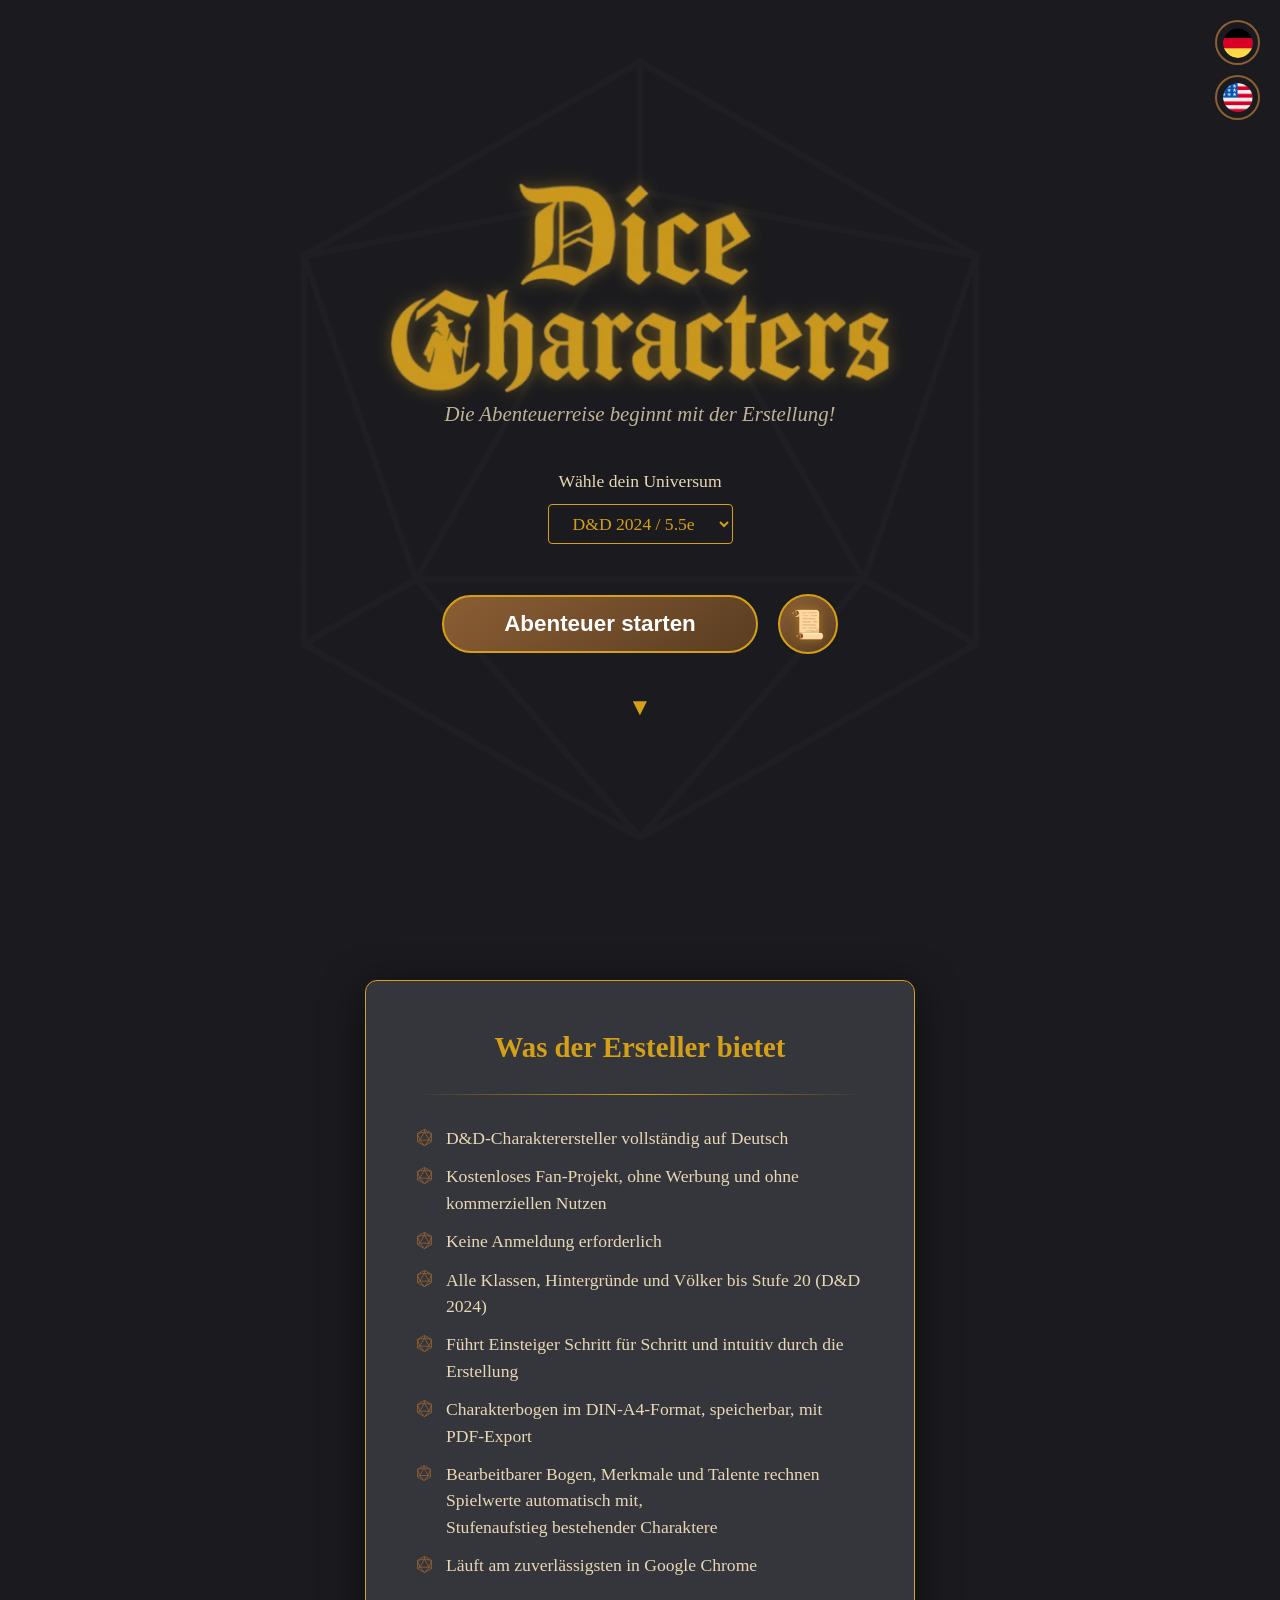
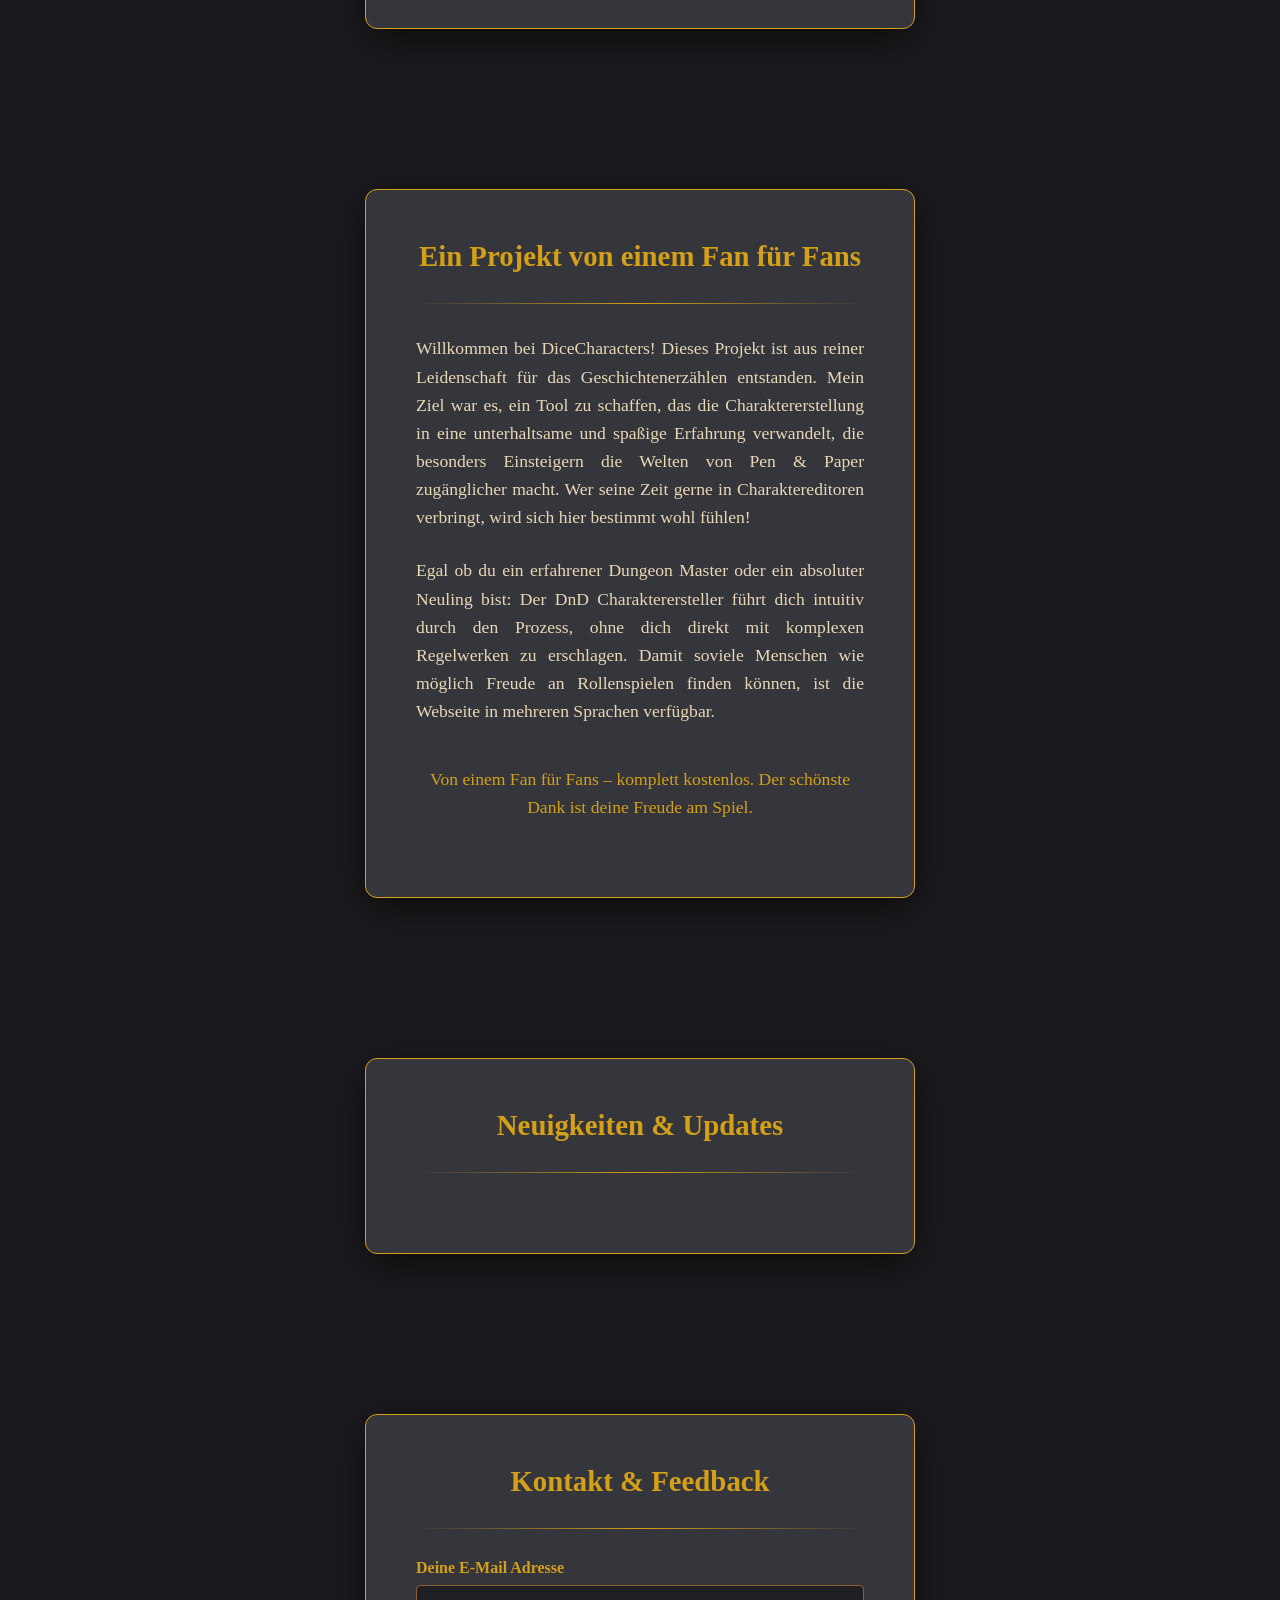
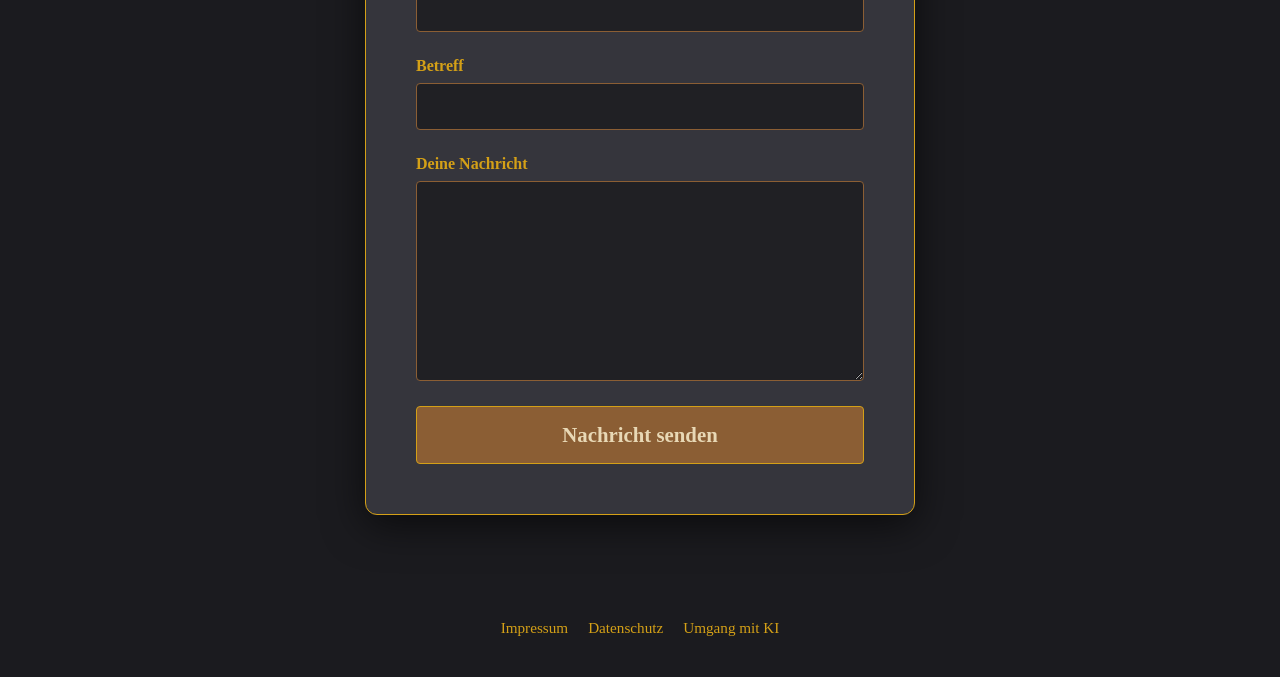
==== commit e2aa23c0: "Add files via upload" ====
--- a/index.html
+++ b/index.html
@@ -1,350 +1,353 @@
-<!DOCTYPE html>
-<html lang="de">
-<head>
-    <meta charset="UTF-8">
-    <meta name="viewport" content="width=device-width, initial-scale=1.0">
-    <title id="pageTitle">DiceCharacters | Dein Charakterersteller</title>
-    <meta name="description" id="metaDesc" content="Erstelle deinen DnD 5.5e Charakter einfach, kostenlos und auf Deutsch. Der einsteigerfreundliche Generator für deine Abenteuerreise.">
-    <link rel="canonical" href="https://dicecharacters.com/">
-    <meta property="og:type" content="website">
-    <meta property="og:locale" content="de_CH">
-    <meta property="og:url" content="https://dicecharacters.com/">
-    <meta property="og:title" id="ogTitle" content="DiceCharacters | Dein Charakterersteller">
-    <meta property="og:description" id="ogDesc" content="Erstelle deinen DnD 5.5e Charakter einfach, kostenlos und auf Deutsch. Der einsteigerfreundliche Generator für deine Abenteuerreise.">
-    <meta property="og:image" content="https://dicecharacters.com/images/dclogo_gold.png">
-    <meta name="twitter:card" content="summary">
-    <meta name="twitter:title" id="twitterTitle" content="DiceCharacters | Dein Charakterersteller">
-    <meta name="twitter:description" id="twitterDesc" content="Erstelle deinen DnD 5.5e Charakter einfach, kostenlos und auf Deutsch. Der einsteigerfreundliche Generator für deine Abenteuerreise.">
-    <link rel="icon" type="image/webp" href="images/dcLogo_C.webp">
-    <link rel="stylesheet" href="css/landing.css">
-
-    <script type="application/ld+json" id="structuredData">
-    {
-        "@context": "https://schema.org",
-        "@type": "WebApplication",
-        "name": "DiceCharacters",
-        "url": "https://dicecharacters.com/",
-        "applicationCategory": "GameApplication",
-        "operatingSystem": "Web",
-        "inLanguage": ["de", "en"],
-        "isAccessibleForFree": true,
-        "offers": { "@type": "Offer", "price": "0", "priceCurrency": "CHF" },
-        "description": "Erstelle deinen DnD 5.5e Charakter einfach, kostenlos und auf Deutsch. Der einsteigerfreundliche Generator für deine Abenteuerreise."
-    }
-    </script>
-
-    <script defer src="https://cloud.umami.is/script.js" data-website-id="69f61406-c360-48a7-9559-13da14ddd7cb"></script>
-
-</head>
-<body>
-
-    <div id="floatingLang">
-        <button onclick="setLanguage('de')" id="langDe" title="Deutsch">
-            <img src="images/germany.png" alt="DE">
-        </button>
-        <button onclick="setLanguage('en')" id="langEn" title="English">
-            <img src="images/usa.png" alt="EN">
-        </button>
-    </div>
-
-    <section class="hero">
-        <div class="hero-content">
-            <h1 class="hero-logo-container">
-                <img src="images/dclogo_gold.png" alt="DiceCharacters" class="hero-logo">
-                <span id="indexH1" class="visually-hidden">D&amp;D 2024 Charakter erstellen – kostenlos auf Deutsch</span>
-            </h1>
-            <p id="heroSubtitle" class="motto-text">Die Abenteuerreise beginnt mit der Erstellung!</p>
-            
-            <div class="universe-group">
-                <label for="universe" id="universeLabel">Wähle dein Universum</label>
-                <select id="universe" class="dropdown-fancy">
-                    <option value="dnd2024" id="dndVersion">D&amp;D 2024 / 5.5e</option>
-                </select>
-            </div>
-            
-            <div class="cta-area">
-                <div class="cta-buttons">
-                    <button onclick="window.location.href='charaktererstellung.html'" class="btn-start" id="startAction">Abenteuer starten</button>
-                    
-                    <button onclick="clearAndGoToSheet()" class="btn-direct-sheet" id="directToSheetBtn">
-                        <span class="direct-icon-symbol">📜</span>
-                        <span class="tooltip-text" id="directToSheetTextLabel"></span>
-                    </button>
-                </div>
-                <div class="scroll-indicator"><span>&#x25BC;</span></div>
-            </div>
-        </div>
-    </section>
-
-    <section class="info-section" id="universeCardSection">
-        <div class="info-card">
-            <h2 id="universeCardHeading">Was der Ersteller bietet</h2>
-            <div class="divider"></div>
-            <ul id="universeCardList" class="universe-card-list">
-                <li id="universeCardDnd1">D&amp;D-Charakterersteller vollständig auf Deutsch</li>
-                <li id="universeCardDnd2">Kostenloses Fan-Projekt, ohne Werbung und ohne kommerziellen Nutzen</li>
-                <li id="universeCardDnd3">Keine Anmeldung erforderlich</li>
-                <li id="universeCardDnd4">Alle Klassen, Hintergründe und Völker bis Stufe 20 (D&amp;D 2024)</li>
-                <li id="universeCardDnd5">Führt Einsteiger Schritt für Schritt und intuitiv durch die Erstellung</li>
-                <li id="universeCardDnd6">Charakterbogen im DIN-A4-Format, speicherbar, mit PDF-Export</li>
-                <li id="universeCardDnd7">Bearbeitbarer Bogen, Merkmale und Talente rechnen Spielwerte automatisch mit,<br>Stufenaufstieg bestehender Charaktere</li>
-                <li id="universeCardDnd8">Läuft am zuverlässigsten in Google Chrome</li>
-            </ul>
-        </div>
-    </section>
-
-    <section class="info-section">
-        <div class="info-card">
-            <h2 id="aboutHeader">Ein Projekt von einem Fan für Fans</h2>
-            <div class="divider"></div>
-            <p id="aboutText1">Willkommen bei DiceCharacters! Dieses Projekt ist aus reiner Leidenschaft für das Geschichtenerzählen entstanden. Mein Ziel war es, ein Tool zu schaffen, das die Charaktererstellung in eine unterhaltsame und spaßige Erfahrung verwandelt, die besonders Einsteigern die Welten von Pen &amp; Paper zugänglicher macht. Wer seine Zeit gerne in Charaktereditoren verbringt, wird sich hier bestimmt wohl fühlen!</p>
-            <p id="aboutText2">Egal ob du ein erfahrener Dungeon Master oder ein absoluter Neuling bist: Der DnD Charakterersteller führt dich intuitiv durch den Prozess, ohne dich direkt mit komplexen Regelwerken zu erschlagen. Damit soviele Menschen wie möglich Freude an Rollenspielen finden können, ist die Webseite in mehreren Sprachen verfügbar.</p>
-            <p class="highlight-text" id="aboutFooter">Von einem Fan für Fans – komplett kostenlos. Der schönste Dank ist deine Freude am Spiel.</p>
-        </div>
-    </section>
-
-    <section class="news-section">
-        <div class="news-card">
-            <h2 id="newsTitle">Neuigkeiten &amp; Updates</h2>
-            <div class="divider"></div>
-            <div id="newsContainer" class="news-container"></div>
-        </div>
-    </section>
-
-    <section class="contact-section">
-        <div class="contact-card">
-            <h2 id="contactHeader">Kontakt &amp; Feedback</h2>
-            <div class="divider"></div>
-        
-            <div id="contactSuccessMessage" style="display: none; text-align: center; color: var(--gold); padding: 20px;">
-                <p id="successText"></p>
-            </div>
-
-            <form id="contactForm" action="https://formspree.io/f/xreykybv" method="POST">
-                <div class="input-group">
-                    <label id="contactEmailLabel">Deine E-Mail Adresse</label>
-                    <input type="email" name="email" id="emailInput">
-                </div>
-
-                <div class="input-group">
-                    <label id="contactSubject">Betreff</label>
-                    <input type="text" name="subject" id="subjectInput" required>
-                </div>
-            
-                <div class="input-group">
-                     <label id="contactMessage">Deine Nachricht</label>
-                     <textarea name="message" id="messageInput" required></textarea>
-                </div>
-            
-                <button type="submit" class="btn-send" id="contactSend">Nachricht senden</button>
-            </form>
-        </div>
-    </section>
-
-    <footer class="site-footer">
-        <nav>
-            <a href="impressum.html" id="footerImpressum">Impressum</a>
-            <a href="datenschutz.html" id="footerPrivacy">Datenschutz</a>
-            <a href="umgang-ki.html" id="footerAi">Umgang mit KI</a>
-        </nav>
-    </footer>
-
-    <script src="data/newsData.js"></script>
-    <script src="translations/translationsCore.js"></script>
-    <script src="translations/translationsIndex.js"></script>
-    <script>
-
-    let currentLang = 'de';
-
-    function setLanguage(lang) {
-        currentLang = lang;
-        const elements = translations[lang];
-        
-        // Titel, Sprache und SEO (auch ohne JavaScript steht Deutsch schon im HTML)
-        document.documentElement.lang = lang === 'en' ? 'en' : 'de';
-        document.title = elements.indexPageTitle;
-        const meta = document.getElementById('metaDesc');
-        if (meta) meta.content = elements.indexMetaDesc;
-        const ogTitle = document.getElementById('ogTitle');
-        const ogDesc = document.getElementById('ogDesc');
-        const twitterTitle = document.getElementById('twitterTitle');
-        const twitterDesc = document.getElementById('twitterDesc');
-        if (ogTitle) ogTitle.setAttribute('content', elements.indexPageTitle);
-        if (ogDesc) ogDesc.setAttribute('content', elements.indexMetaDesc);
-        if (twitterTitle) twitterTitle.setAttribute('content', elements.indexPageTitle);
-        if (twitterDesc) twitterDesc.setAttribute('content', elements.indexMetaDesc);
-        const structured = document.getElementById('structuredData');
-        if (structured) {
-            try {
-                const data = JSON.parse(structured.textContent);
-                data.description = elements.indexMetaDesc;
-                data.inLanguage = lang === 'en' ? ['en', 'de'] : ['de', 'en'];
-                structured.textContent = JSON.stringify(data);
-            } catch (err) {
-                // Strukturierte Daten bleiben beim HTML-Default
-            }
-        }
-
-        // Auswahl für den Charakterersteller speichern
-        localStorage.setItem("currentLanguage", lang);
-
-        Object.keys(elements).forEach(key => {
-            const el = document.getElementById(key);
-            if (el) {
-                // Title/Meta nicht per innerHTML überschreiben (kollidiert mit translationsCore.pageTitle)
-                if (el.tagName === "TITLE" || el.tagName === "META" || el.tagName === "SCRIPT") return;
-                if (el.tagName === "INPUT" || el.tagName === "TEXTAREA") {
-                    // Automatischer Placeholder-Check
-                    const placeholderKey = "contactPlaceholder" + key.replace("Input", "").replace("contact", "");
-                    if (elements[placeholderKey]) el.placeholder = elements[placeholderKey];
-                } else {
-                    el.innerHTML = elements[key];
-                }
-            }
-        });
-
-	const emailField = document.getElementById('emailInput');
-	if (emailField) emailField.placeholder = elements.optionalLabel || "Optional";
-
-	document.getElementById('subjectInput').placeholder = elements.contactPlaceholderSubject;
-	document.getElementById('messageInput').placeholder = elements.contactPlaceholderMessage;
-
-	// Erfolgstext für später vorbereiten (wird angezeigt, wenn gesendet wurde)
-	const successMsg = document.getElementById('successText');
-	if (successMsg) successMsg.innerHTML = elements.contactSuccessNote || "";
-
-        // Button-Highlighting
-        document.getElementById('langDe').classList.toggle('active-lang', lang === 'de');
-        document.getElementById('langEn').classList.toggle('active-lang', lang === 'en');
-
-        // Übersetzung Hover-Schrift (Direkt zum Bogen - Button)
-	const directLabel = document.getElementById('directToSheetTextLabel');
-	if (directLabel) directLabel.innerText = elements.directToSheetText;
-
-        renderNews();
-        renderUniverseCard();
-    }
-
-    // Punkte der Universum-Karte: Keys pro Universum, Text aus der aktuellen Sprache
-    const universeCardItems = {
-        dnd2024: [
-            "universeCardDnd1",
-            "universeCardDnd2",
-            "universeCardDnd3",
-            "universeCardDnd4",
-            "universeCardDnd5",
-            "universeCardDnd6",
-            "universeCardDnd7",
-            "universeCardDnd8"
-        ]
-    };
-
-    function renderUniverseCard() {
-        const list = document.getElementById("universeCardList");
-        const select = document.getElementById("universe");
-        if (!list || !select) return;
-
-        const universe = select.value || "dnd2024";
-        const keys = universeCardItems[universe] || universeCardItems.dnd2024;
-        const elements = translations[currentLang] || translations.de;
-
-        list.innerHTML = keys.map((key) => {
-            const text = elements[key] || "";
-            return `<li id="${key}">${text}</li>`;
-        }).join("");
-    }
-
-    // BEIM LADEN: Erst schauen, ob schon was im Speicher ist, sonst 'de'
-    document.addEventListener('DOMContentLoaded', () => {
-        const savedLang = localStorage.getItem("currentLanguage") || 'de';
-        setLanguage(savedLang);
-        const universeSelect = document.getElementById("universe");
-        if (universeSelect) universeSelect.addEventListener("change", renderUniverseCard);
-    });
-
-
-    // Den Formular-Versand abfangen (mit AJAX für Formspree)
-    document.getElementById("contactForm").addEventListener("submit", function(ev) {
-        ev.preventDefault(); // Verhindert das Neuladen der Seite
-        
-        const form = ev.target;
-        const data = new FormData(form);
-        const status = document.getElementById("contactSuccessMessage");
-        const formElement = document.getElementById("contactForm");
-        const submitBtn = document.getElementById("contactSend");
-
-        // Sprache laden für Fehlermeldungen
-        const lang = localStorage.getItem("currentLanguage") || 'de';
-        const msg = translations[lang];
-
-        // Button deaktivieren (Sperre gegen Mehrfachklicks)
-        const originalBtnText = submitBtn.innerText;
-        submitBtn.disabled = true;
-        submitBtn.innerText = "..."; 
-
-        fetch(form.action, {
-            method: form.method,
-            body: data,
-            headers: {
-                'Accept': 'application/json'
-            }
-        }).then(response => {
-            if (response.ok) {
-                // Erfolg: Formular weg, Nachricht da
-                status.style.display = "block"; 
-                formElement.style.display = "none";
-                form.reset();
-            } else {
-                // Fehler von Formspree (z.B. falsche ID)
-                alert(msg.contactErrorSending || "Error");
-                submitBtn.disabled = false;
-                submitBtn.innerText = originalBtnText;
-            }
-        }).catch(error => {
-            // Netzwerkfehler (kein Internet etc.)
-            alert(msg.contactErrorConnection || "Connection Error");
-            submitBtn.disabled = false;
-            submitBtn.innerText = originalBtnText;
-        });
-    });
-
-    function renderNews() {
-        const container = document.getElementById('newsContainer');
-        if (!container) return;
-
-        container.innerHTML = ""; // Container leeren
-
-        newsUpdates.forEach(update => {
-            const entry = document.createElement('div');
-            entry.className = 'news-entry';
-        
-            entry.innerHTML = `
-                <div class="news-header">
-                    <span class="news-date">${update.date}</span>
-                    <span class="news-version">${update.version}</span>
-                </div>
-                <div class="news-content">
-                    <p>${update.content}</p>
-                </div>
-            `;
-            container.appendChild(entry);
-        });
-    }
-
-    function clearAndGoToSheet() {
-    // Sprache merken
-    const lang = localStorage.getItem("currentLanguage") || 'de';
-    
-    // Alles löschen
-    localStorage.clear();
-    
-    // Sprache wiederherstellen
-    localStorage.setItem("currentLanguage", lang);
-    
-    // Weiterleitung zum Bogen (Dateiname anpassen, falls deiner anders heißt)
-    window.location.href = 'charakterbogen.html';
-    }
-
-    </script>
-</body>
+<!DOCTYPE html>
+<html lang="de">
+<head>
+    <meta charset="UTF-8">
+    <meta name="viewport" content="width=device-width, initial-scale=1.0">
+    <title id="pageTitle">DiceCharacters | Dein Charakterersteller</title>
+    <meta name="description" id="metaDesc" content="Erstelle deinen DnD 5.5e Charakter einfach, kostenlos und auf Deutsch. Der einsteigerfreundliche Generator für deine Abenteuerreise.">
+    <link rel="canonical" href="https://dicecharacters.com/">
+    <meta property="og:type" content="website">
+    <meta property="og:locale" content="de_CH">
+    <meta property="og:url" content="https://dicecharacters.com/">
+    <meta property="og:title" id="ogTitle" content="DiceCharacters | Dein Charakterersteller">
+    <meta property="og:description" id="ogDesc" content="Erstelle deinen DnD 5.5e Charakter einfach, kostenlos und auf Deutsch. Der einsteigerfreundliche Generator für deine Abenteuerreise.">
+    <meta property="og:image" content="https://dicecharacters.com/images/dclogo_gold.png">
+    <meta name="twitter:card" content="summary">
+    <meta name="twitter:title" id="twitterTitle" content="DiceCharacters | Dein Charakterersteller">
+    <meta name="twitter:description" id="twitterDesc" content="Erstelle deinen DnD 5.5e Charakter einfach, kostenlos und auf Deutsch. Der einsteigerfreundliche Generator für deine Abenteuerreise.">
+    <link rel="icon" type="image/webp" href="images/dcLogo_C.webp">
+    <link rel="stylesheet" href="css/landing.css">
+
+    <script type="application/ld+json" id="structuredData">
+    {
+        "@context": "https://schema.org",
+        "@type": "WebApplication",
+        "name": "DiceCharacters",
+        "url": "https://dicecharacters.com/",
+        "applicationCategory": "GameApplication",
+        "operatingSystem": "Web",
+        "inLanguage": ["de", "en"],
+        "isAccessibleForFree": true,
+        "offers": { "@type": "Offer", "price": "0", "priceCurrency": "CHF" },
+        "description": "Erstelle deinen DnD 5.5e Charakter einfach, kostenlos und auf Deutsch. Der einsteigerfreundliche Generator für deine Abenteuerreise."
+    }
+    </script>
+
+    <script defer src="https://cloud.umami.is/script.js" data-website-id="69f61406-c360-48a7-9559-13da14ddd7cb"></script>
+
+</head>
+<body>
+
+    <div id="floatingLang">
+        <button onclick="setLanguage('de')" id="langDe" title="Deutsch">
+            <img src="images/germany.png" alt="DE">
+        </button>
+        <button onclick="setLanguage('en')" id="langEn" title="English">
+            <img src="images/usa.png" alt="EN">
+        </button>
+    </div>
+
+    <section class="hero">
+        <div class="hero-content">
+            <h1 class="hero-logo-container">
+                <img src="images/dclogo_gold.png" alt="DiceCharacters" class="hero-logo">
+                <span id="indexH1" class="visually-hidden">D&amp;D 2024 Charakter erstellen – kostenlos auf Deutsch</span>
+            </h1>
+            <p id="heroSubtitle" class="motto-text">Die Abenteuerreise beginnt mit der Erstellung!</p>
+            
+            <div class="universe-group">
+                <label for="universe" id="universeLabel">Wähle dein Universum</label>
+                <select id="universe" class="dropdown-fancy">
+                    <option value="dnd2024" id="dndVersion">D&amp;D 2024 / 5.5e</option>
+                </select>
+            </div>
+            
+            <div class="cta-area">
+                <div class="cta-buttons">
+                    <button onclick="window.location.href='charaktererstellung.html'" class="btn-start" id="startAction">Abenteuer starten</button>
+                    
+                    <button onclick="clearAndGoToSheet()" class="btn-direct-sheet" id="directToSheetBtn">
+                        <span class="direct-icon-symbol">📜</span>
+                        <span class="tooltip-text" id="directToSheetTextLabel"></span>
+                    </button>
+                </div>
+                <div class="scroll-indicator"><span>&#x25BC;</span></div>
+            </div>
+        </div>
+    </section>
+
+    <section class="info-section" id="universeCardSection">
+        <div class="info-card">
+            <h2 id="universeCardHeading">Was der Ersteller bietet</h2>
+            <div class="divider"></div>
+            <ul id="universeCardList" class="universe-card-list">
+                <li id="universeCardDnd1">D&amp;D-Charakterersteller vollständig auf Deutsch</li>
+                <li id="universeCardDnd2">Kostenloses Fan-Projekt, ohne Werbung und ohne kommerziellen Nutzen</li>
+                <li id="universeCardDnd3">Keine Anmeldung erforderlich</li>
+                <li id="universeCardDnd4">Alle Klassen, Hintergründe und Völker bis Stufe 20 (D&amp;D 2024)</li>
+                <li id="universeCardDnd5">Führt Einsteiger Schritt für Schritt und intuitiv durch die Erstellung</li>
+                <li id="universeCardDnd6">Charakterbogen im DIN-A4-Format, speicherbar, mit PDF-Export</li>
+                <li id="universeCardDnd7">Bearbeitbarer Bogen, Merkmale und Talente rechnen Spielwerte automatisch mit,<br>Stufenaufstieg bestehender Charaktere</li>
+                <li id="universeCardDnd8">Läuft am zuverlässigsten in Google Chrome</li>
+            </ul>
+        </div>
+    </section>
+
+    <section class="info-section">
+        <div class="info-card">
+            <h2 id="aboutHeader">Ein Projekt von einem Fan für Fans</h2>
+            <div class="divider"></div>
+            <p id="aboutText1">Willkommen bei DiceCharacters! Dieses Projekt ist aus reiner Leidenschaft für das Geschichtenerzählen entstanden. Mein Ziel war es, ein Tool zu schaffen, das die Charaktererstellung in eine unterhaltsame und spaßige Erfahrung verwandelt, die besonders Einsteigern die Welten von Pen &amp; Paper zugänglicher macht. Wer seine Zeit gerne in Charaktereditoren verbringt, wird sich hier bestimmt wohl fühlen!</p>
+            <p id="aboutText2">Egal ob du ein erfahrener Dungeon Master oder ein absoluter Neuling bist: Der DnD Charakterersteller führt dich intuitiv durch den Prozess, ohne dich direkt mit komplexen Regelwerken zu erschlagen. Damit soviele Menschen wie möglich Freude an Rollenspielen finden können, ist die Webseite in mehreren Sprachen verfügbar.</p>
+            <p class="highlight-text" id="aboutFooter">Von einem Fan für Fans – komplett kostenlos. Der schönste Dank ist deine Freude am Spiel.</p>
+        </div>
+    </section>
+
+    <section class="news-section">
+        <div class="news-card">
+            <h2 id="newsTitle">Neuigkeiten &amp; Updates</h2>
+            <div class="divider"></div>
+            <div id="newsContainer" class="news-container"></div>
+        </div>
+    </section>
+
+    <section class="contact-section">
+        <div class="contact-card">
+            <h2 id="contactHeader">Kontakt &amp; Feedback</h2>
+            <div class="divider"></div>
+        
+            <div id="contactSuccessMessage" style="display: none; text-align: center; color: var(--gold); padding: 20px;">
+                <p id="successText"></p>
+            </div>
+
+            <form id="contactForm" action="https://formspree.io/f/xreykybv" method="POST">
+                <div class="input-group">
+                    <label id="contactEmailLabel">Deine E-Mail Adresse</label>
+                    <input type="email" name="email" id="emailInput">
+                </div>
+
+                <div class="input-group">
+                    <label id="contactSubject">Betreff</label>
+                    <input type="text" name="subject" id="subjectInput" required>
+                </div>
+            
+                <div class="input-group">
+                     <label id="contactMessage">Deine Nachricht</label>
+                     <textarea name="message" id="messageInput" required></textarea>
+                </div>
+            
+                <button type="submit" class="btn-send" id="contactSend">Nachricht senden</button>
+            </form>
+        </div>
+    </section>
+
+    <footer class="site-footer">
+        <nav>
+            <a href="impressum.html" id="footerImpressum">Impressum</a>
+            <a href="datenschutz.html" id="footerPrivacy">Datenschutz</a>
+            <a href="umgang-ki.html" id="footerAi">Umgang mit KI</a>
+        </nav>
+    </footer>
+
+    <script src="data/newsData.js"></script>
+    <script src="translations/translationsIndex.js"></script>
+    <script>
+
+    let currentLang = 'de';
+
+    function setLanguage(lang) {
+        currentLang = lang;
+        const elements = translations[lang] || translations.de;
+        if (!elements) return;
+        
+        // Titel, Sprache und SEO (auch ohne JavaScript steht Deutsch schon im HTML)
+        document.documentElement.lang = lang === 'en' ? 'en' : 'de';
+        // Nie "undefined" in den Tab schreiben (Google indexiert sonst genau dieses Wort)
+        if (typeof elements.indexPageTitle === "string") {
+            document.title = elements.indexPageTitle;
+        }
+        const meta = document.getElementById('metaDesc');
+        if (meta && typeof elements.indexMetaDesc === "string") meta.content = elements.indexMetaDesc;
+        const ogTitle = document.getElementById('ogTitle');
+        const ogDesc = document.getElementById('ogDesc');
+        const twitterTitle = document.getElementById('twitterTitle');
+        const twitterDesc = document.getElementById('twitterDesc');
+        if (ogTitle && typeof elements.indexPageTitle === "string") ogTitle.setAttribute('content', elements.indexPageTitle);
+        if (ogDesc && typeof elements.indexMetaDesc === "string") ogDesc.setAttribute('content', elements.indexMetaDesc);
+        if (twitterTitle && typeof elements.indexPageTitle === "string") twitterTitle.setAttribute('content', elements.indexPageTitle);
+        if (twitterDesc && typeof elements.indexMetaDesc === "string") twitterDesc.setAttribute('content', elements.indexMetaDesc);
+        const structured = document.getElementById('structuredData');
+        if (structured) {
+            try {
+                const data = JSON.parse(structured.textContent);
+                data.description = elements.indexMetaDesc;
+                data.inLanguage = lang === 'en' ? ['en', 'de'] : ['de', 'en'];
+                structured.textContent = JSON.stringify(data);
+            } catch (err) {
+                // Strukturierte Daten bleiben beim HTML-Default
+            }
+        }
+
+        // Auswahl für den Charakterersteller speichern
+        localStorage.setItem("currentLanguage", lang);
+
+        Object.keys(elements).forEach(key => {
+            const el = document.getElementById(key);
+            if (el) {
+                // Title/Meta nicht per innerHTML überschreiben (kollidiert mit translationsCore.pageTitle)
+                if (el.tagName === "TITLE" || el.tagName === "META" || el.tagName === "SCRIPT") return;
+                if (el.tagName === "INPUT" || el.tagName === "TEXTAREA") {
+                    // Automatischer Placeholder-Check
+                    const placeholderKey = "contactPlaceholder" + key.replace("Input", "").replace("contact", "");
+                    if (elements[placeholderKey]) el.placeholder = elements[placeholderKey];
+                } else {
+                    el.innerHTML = elements[key];
+                }
+            }
+        });
+
+	const emailField = document.getElementById('emailInput');
+	if (emailField) emailField.placeholder = elements.optionalLabel || "Optional";
+
+	document.getElementById('subjectInput').placeholder = elements.contactPlaceholderSubject;
+	document.getElementById('messageInput').placeholder = elements.contactPlaceholderMessage;
+
+	// Erfolgstext für später vorbereiten (wird angezeigt, wenn gesendet wurde)
+	const successMsg = document.getElementById('successText');
+	if (successMsg) successMsg.innerHTML = elements.contactSuccessNote || "";
+
+        // Button-Highlighting
+        document.getElementById('langDe').classList.toggle('active-lang', lang === 'de');
+        document.getElementById('langEn').classList.toggle('active-lang', lang === 'en');
+
+        // Übersetzung Hover-Schrift (Direkt zum Bogen - Button)
+	const directLabel = document.getElementById('directToSheetTextLabel');
+	if (directLabel) directLabel.innerText = elements.directToSheetText;
+
+        renderNews();
+        renderUniverseCard();
+    }
+
+    // Punkte der Universum-Karte: Keys pro Universum, Text aus der aktuellen Sprache
+    const universeCardItems = {
+        dnd2024: [
+            "universeCardDnd1",
+            "universeCardDnd2",
+            "universeCardDnd3",
+            "universeCardDnd4",
+            "universeCardDnd5",
+            "universeCardDnd6",
+            "universeCardDnd7",
+            "universeCardDnd8"
+        ]
+    };
+
+    function renderUniverseCard() {
+        const list = document.getElementById("universeCardList");
+        const select = document.getElementById("universe");
+        if (!list || !select) return;
+
+        const universe = select.value || "dnd2024";
+        const keys = universeCardItems[universe] || universeCardItems.dnd2024;
+        const elements = translations[currentLang] || translations.de;
+
+        list.innerHTML = keys.map((key) => {
+            const text = elements[key] || "";
+            return `<li id="${key}">${text}</li>`;
+        }).join("");
+    }
+
+    // BEIM LADEN: Erst schauen, ob schon was im Speicher ist, sonst 'de'
+    document.addEventListener('DOMContentLoaded', () => {
+        const savedLang = localStorage.getItem("currentLanguage") || 'de';
+        setLanguage(savedLang);
+        const universeSelect = document.getElementById("universe");
+        if (universeSelect) universeSelect.addEventListener("change", renderUniverseCard);
+    });
+
+
+    // Den Formular-Versand abfangen (mit AJAX für Formspree)
+    document.getElementById("contactForm").addEventListener("submit", function(ev) {
+        ev.preventDefault(); // Verhindert das Neuladen der Seite
+        
+        const form = ev.target;
+        const data = new FormData(form);
+        const status = document.getElementById("contactSuccessMessage");
+        const formElement = document.getElementById("contactForm");
+        const submitBtn = document.getElementById("contactSend");
+
+        // Sprache laden für Fehlermeldungen
+        const lang = localStorage.getItem("currentLanguage") || 'de';
+        const msg = translations[lang];
+
+        // Button deaktivieren (Sperre gegen Mehrfachklicks)
+        const originalBtnText = submitBtn.innerText;
+        submitBtn.disabled = true;
+        submitBtn.innerText = "..."; 
+
+        fetch(form.action, {
+            method: form.method,
+            body: data,
+            headers: {
+                'Accept': 'application/json'
+            }
+        }).then(response => {
+            if (response.ok) {
+                // Erfolg: Formular weg, Nachricht da
+                status.style.display = "block"; 
+                formElement.style.display = "none";
+                form.reset();
+            } else {
+                // Fehler von Formspree (z.B. falsche ID)
+                alert(msg.contactErrorSending || "Error");
+                submitBtn.disabled = false;
+                submitBtn.innerText = originalBtnText;
+            }
+        }).catch(error => {
+            // Netzwerkfehler (kein Internet etc.)
+            alert(msg.contactErrorConnection || "Connection Error");
+            submitBtn.disabled = false;
+            submitBtn.innerText = originalBtnText;
+        });
+    });
+
+    function renderNews() {
+        const container = document.getElementById('newsContainer');
+        if (!container) return;
+
+        container.innerHTML = ""; // Container leeren
+
+        newsUpdates.forEach(update => {
+            const entry = document.createElement('div');
+            entry.className = 'news-entry';
+        
+            entry.innerHTML = `
+                <div class="news-header">
+                    <span class="news-date">${update.date}</span>
+                    <span class="news-version">${update.version}</span>
+                </div>
+                <div class="news-content">
+                    <p>${update.content}</p>
+                </div>
+            `;
+            container.appendChild(entry);
+        });
+    }
+
+    function clearAndGoToSheet() {
+    // Sprache merken
+    const lang = localStorage.getItem("currentLanguage") || 'de';
+    
+    // Alles löschen
+    localStorage.clear();
+    
+    // Sprache wiederherstellen
+    localStorage.setItem("currentLanguage", lang);
+    
+    // Weiterleitung zum Bogen (Dateiname anpassen, falls deiner anders heißt)
+    window.location.href = 'charakterbogen.html';
+    }
+
+    </script>
+</body>
 </html>
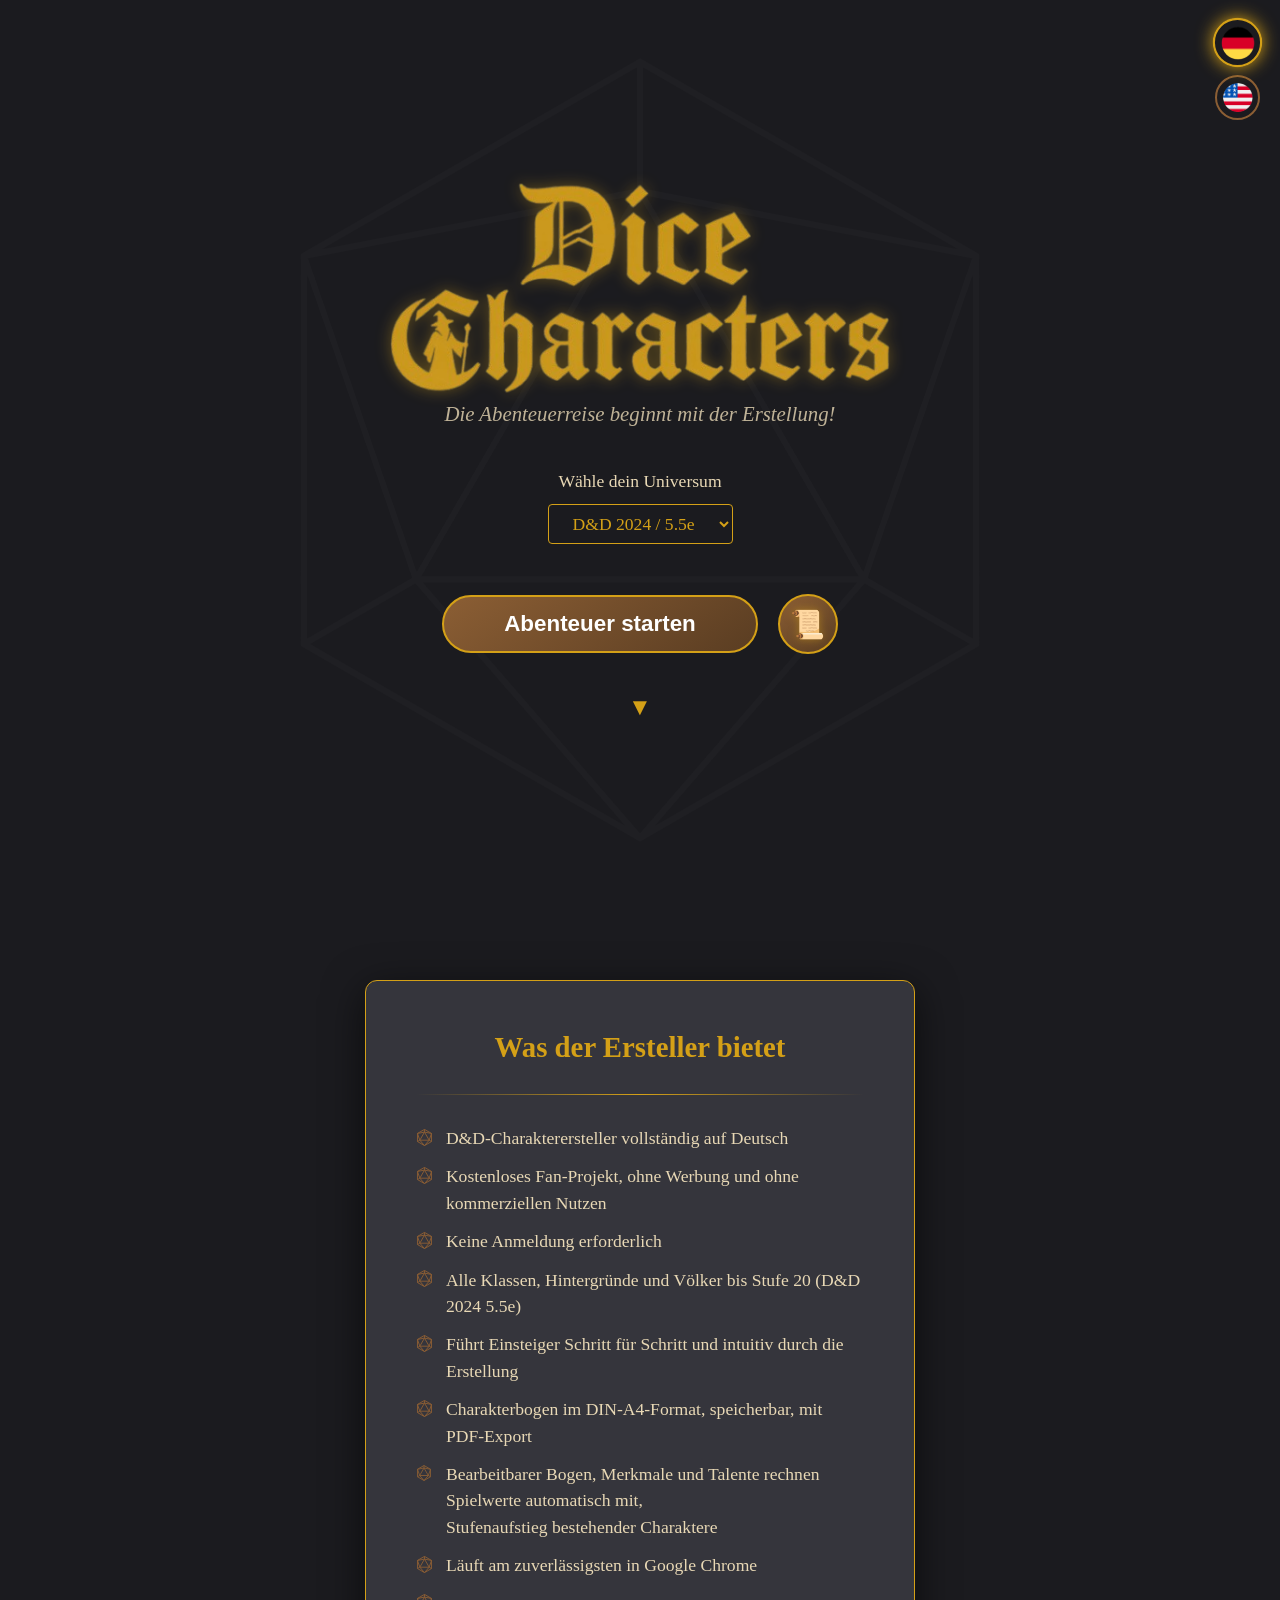
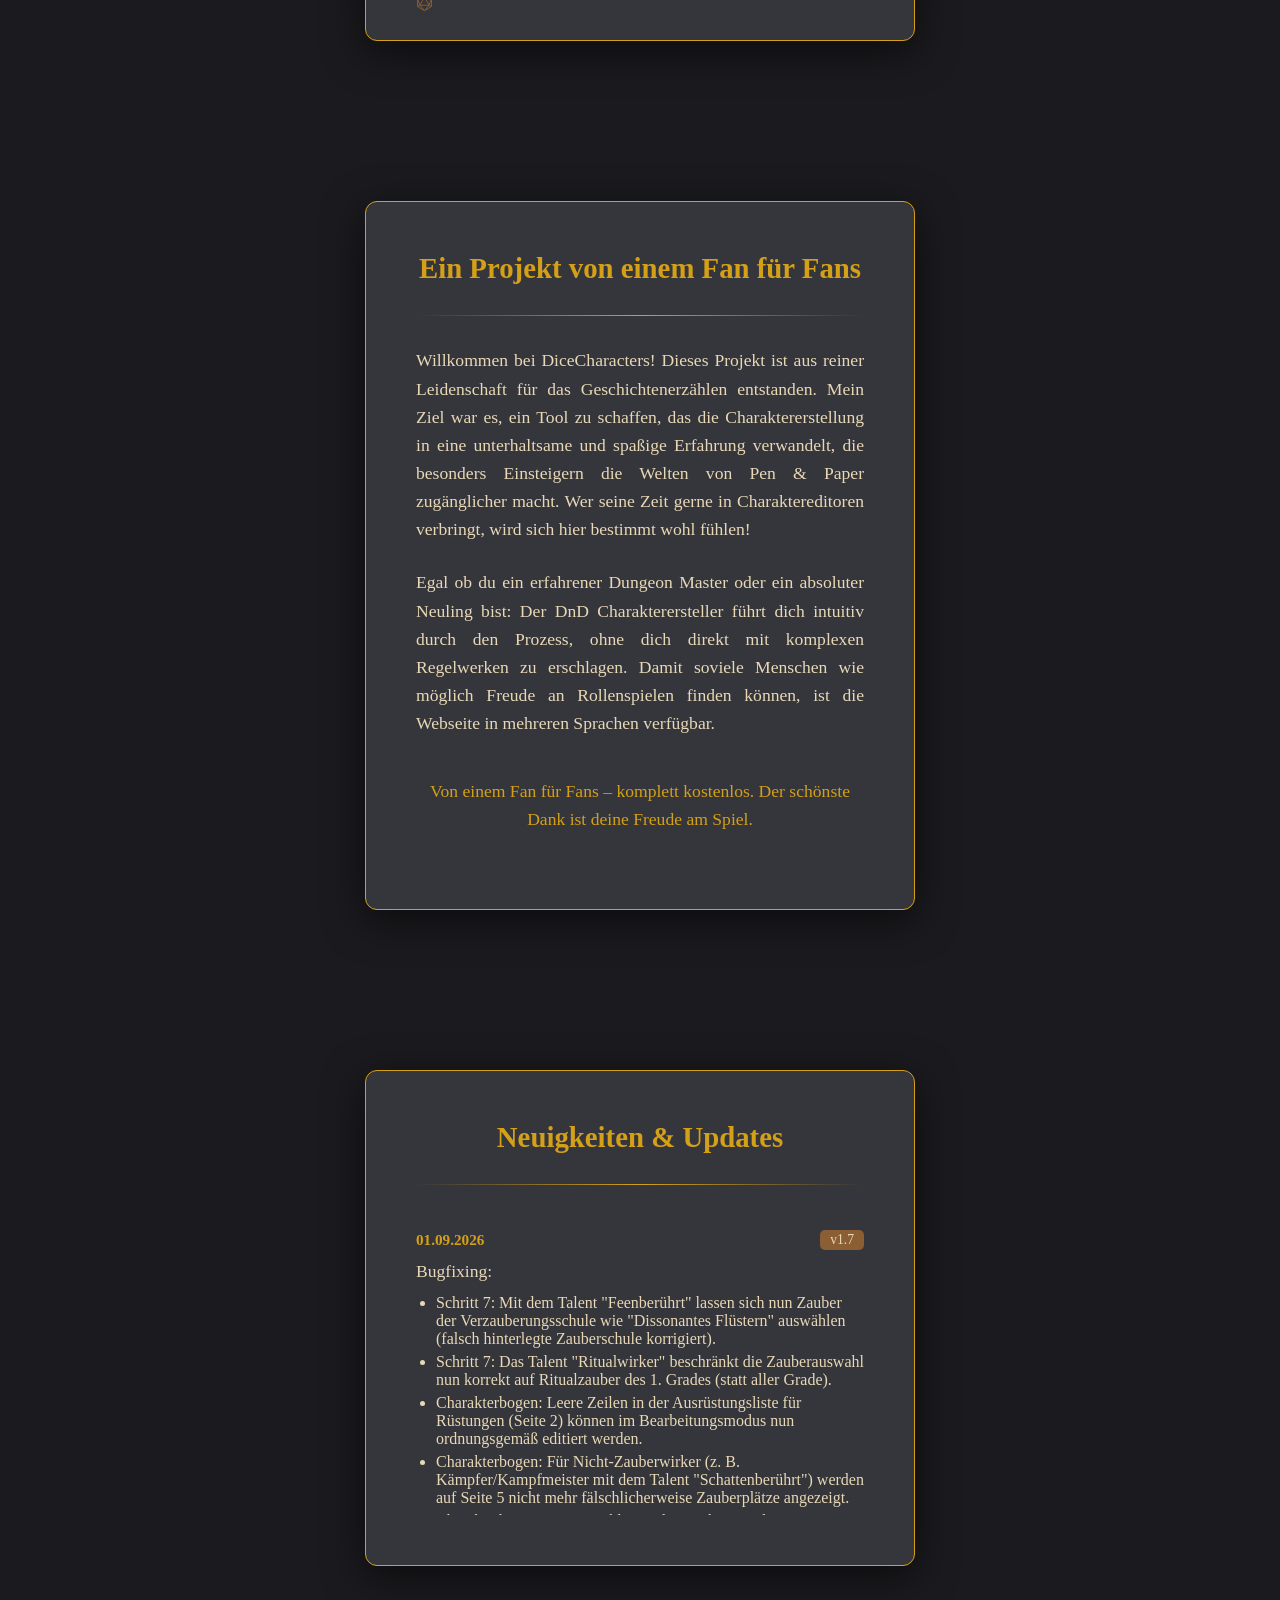
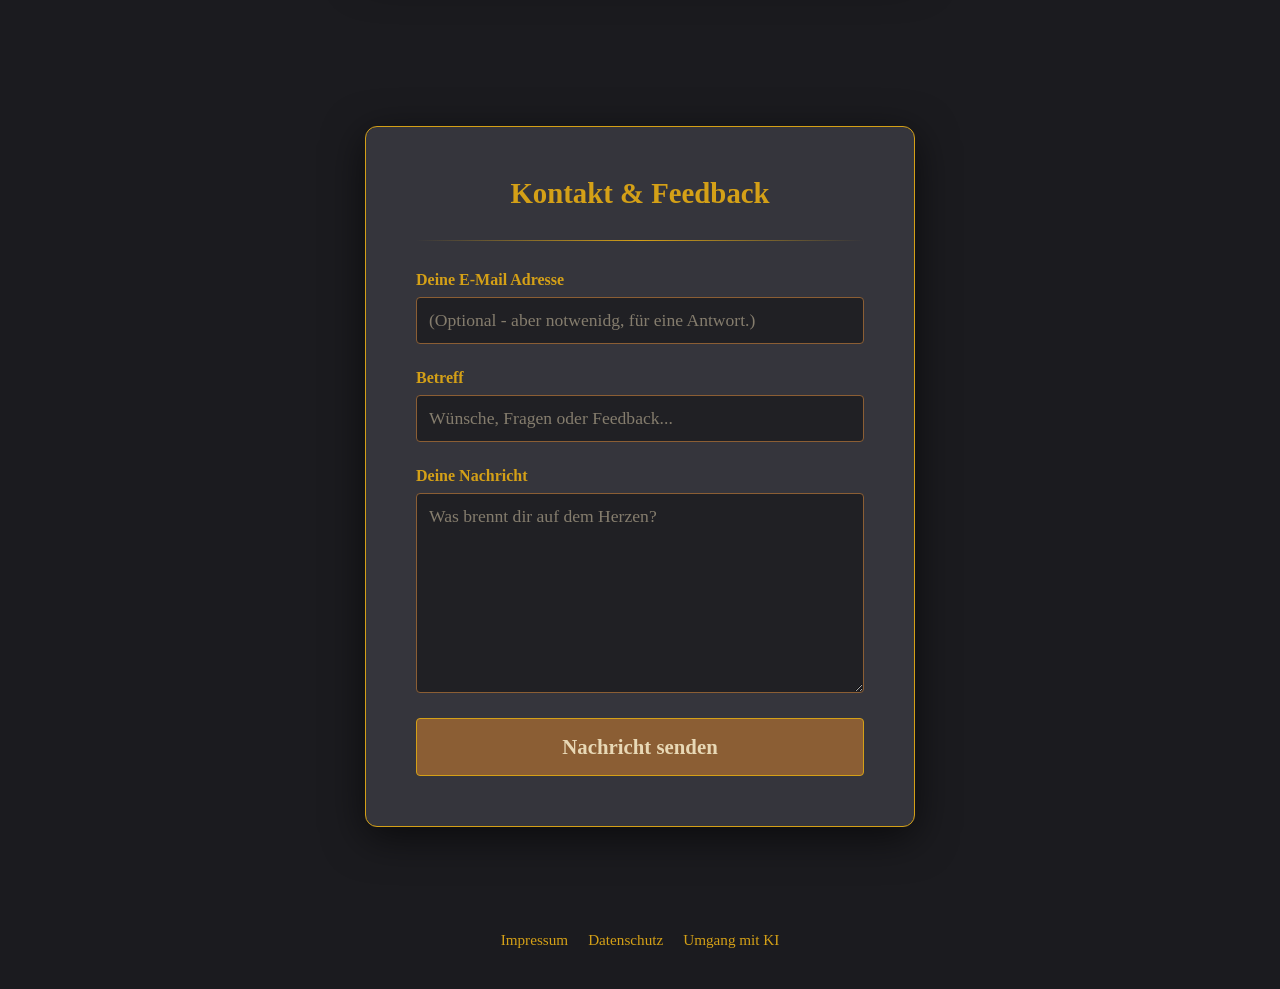
==== commit 941002a6: "Add files via upload" ====
--- a/index.html
+++ b/index.html
@@ -88,7 +88,8 @@
                 <li id="universeCardDnd5">Führt Einsteiger Schritt für Schritt und intuitiv durch die Erstellung</li>
                 <li id="universeCardDnd6">Charakterbogen im DIN-A4-Format, speicherbar, mit PDF-Export</li>
                 <li id="universeCardDnd7">Bearbeitbarer Bogen, Merkmale und Talente rechnen Spielwerte automatisch mit,<br>Stufenaufstieg bestehender Charaktere</li>
-                <li id="universeCardDnd8">Läuft am zuverlässigsten in Google Chrome</li>
+		<li id="universeCardDnd8">Masken zur Einbindung eigener Hintergründe, Völker und Unterklassen (Homebrew-Inhalte)</li
+                <li id="universeCardDnd9">Läuft am zuverlässigsten in Google Chrome</li>
             </ul>
         </div>
     </section>
@@ -238,7 +239,8 @@
             "universeCardDnd5",
             "universeCardDnd6",
             "universeCardDnd7",
-            "universeCardDnd8"
+	    "universeCardDnd8",
+            "universeCardDnd9"
         ]
     };
 
